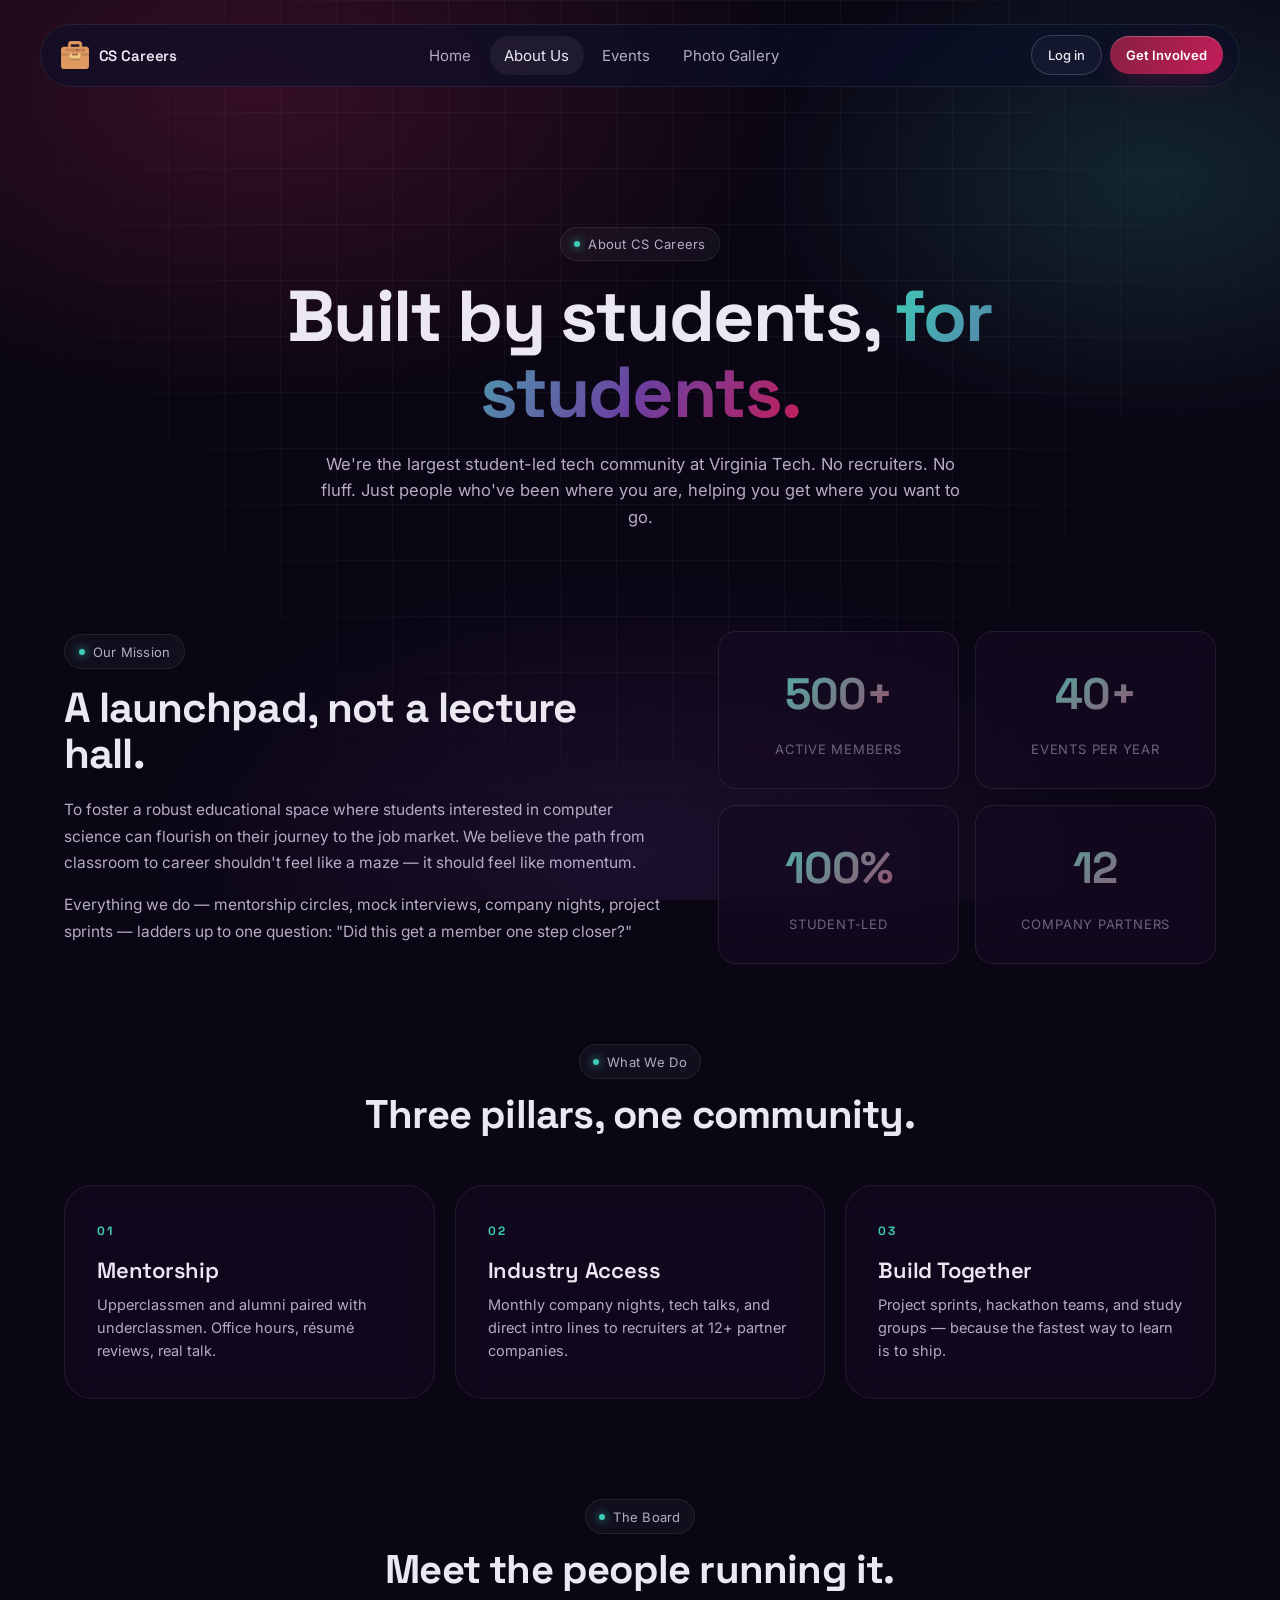
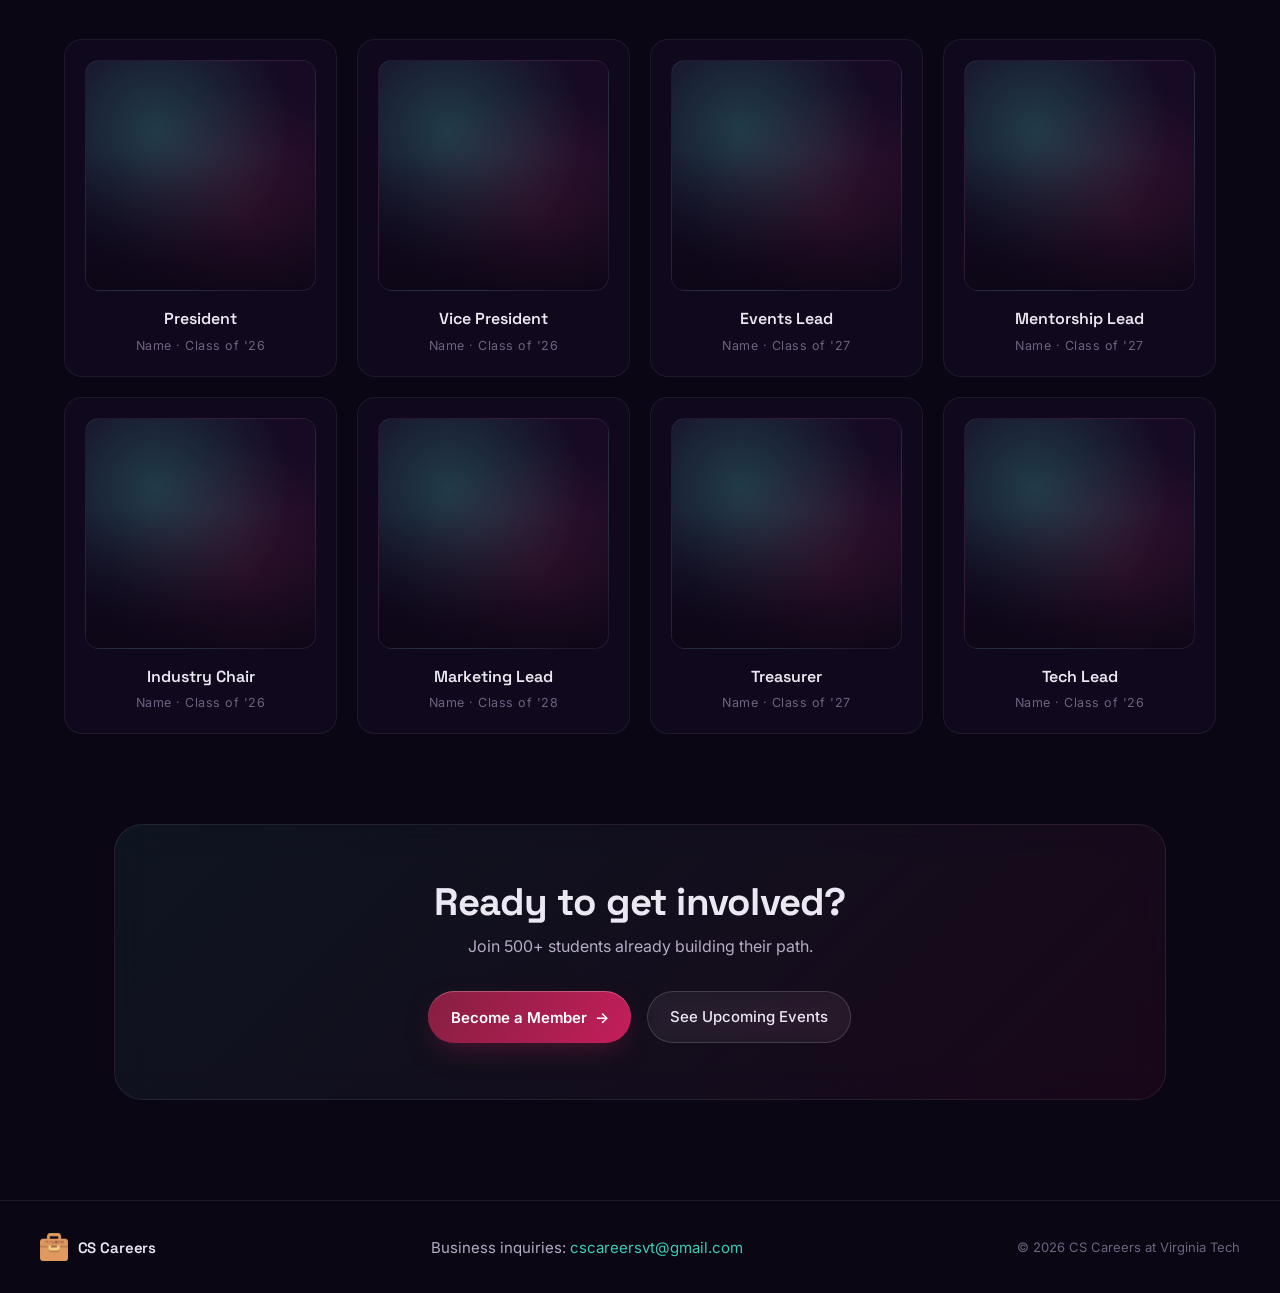
==== about.html @ dfe856c0 "Add About Us, Events, Photo Gallery subpages Build out the three subpages matching the existing dark" ====
<!DOCTYPE html>
<html lang="en">
<head>
  <meta charset="UTF-8" />
  <meta name="viewport" content="width=device-width, initial-scale=1.0" />
  <title>About Us · CS Careers at Virginia Tech</title>
  <link rel="preconnect" href="https://fonts.googleapis.com" />
  <link rel="preconnect" href="https://fonts.gstatic.com" crossorigin />
  <link href="https://fonts.googleapis.com/css2?family=Space+Grotesk:wght@400;500;600;700&family=Inter:wght@400;500;600&display=swap" rel="stylesheet" />
  <link rel="stylesheet" href="styles.css" />
</head>
<body>
  <div class="bg-glow" aria-hidden="true"></div>
  <div class="bg-grid" aria-hidden="true"></div>

  <header class="site-header">
    <div class="header-inner">
      <a class="brand" href="index.html">
        <img src="assets/club_logo.png" alt="" class="brand__logo" />
        <span class="brand__name">CS Careers</span>
      </a>
      <nav class="nav" aria-label="Primary">
        <ul class="nav__list">
          <li><a href="index.html">Home</a></li>
          <li><a href="about.html" class="is-active">About Us</a></li>
          <li><a href="events.html">Events</a></li>
          <li><a href="gallery.html">Photo Gallery</a></li>
        </ul>
      </nav>
      <div class="header-actions">
        <a href="#" class="btn btn--ghost btn--sm">Log in</a>
        <a href="#" class="btn btn--primary btn--sm">Get Involved</a>
      </div>
      <button class="nav-toggle" aria-expanded="false" aria-label="Toggle navigation">
        <span></span><span></span><span></span>
      </button>
    </div>
  </header>

  <main>
    <!-- PAGE HEADER -->
    <section class="page-head">
      <span class="eyebrow"><span class="eyebrow__dot"></span>About CS Careers</span>
      <h1 class="page-title">Built by students, <span class="grad">for students.</span></h1>
      <p class="page-sub">
        We're the largest student-led tech community at Virginia Tech.
        No recruiters. No fluff. Just people who've been where you are,
        helping you get where you want to go.
      </p>
    </section>

    <!-- MISSION -->
    <section class="about-mission">
      <div class="mission__text">
        <span class="eyebrow"><span class="eyebrow__dot"></span>Our Mission</span>
        <h2>A launchpad, not a lecture hall.</h2>
        <p>
          To foster a robust educational space where students interested in
          computer science can flourish on their journey to the job market.
          We believe the path from classroom to career shouldn't feel like
          a maze — it should feel like momentum.
        </p>
        <p>
          Everything we do — mentorship circles, mock interviews, company
          nights, project sprints — ladders up to one question: "Did this
          get a member one step closer?"
        </p>
      </div>
      <div class="mission__stats">
        <div class="stat-card">
          <strong>500+</strong>
          <span>Active members</span>
        </div>
        <div class="stat-card">
          <strong>40+</strong>
          <span>Events per year</span>
        </div>
        <div class="stat-card">
          <strong>100%</strong>
          <span>Student-led</span>
        </div>
        <div class="stat-card">
          <strong>12</strong>
          <span>Company partners</span>
        </div>
      </div>
    </section>

    <!-- PILLARS -->
    <section class="pillars">
      <div class="pillars__head">
        <span class="eyebrow"><span class="eyebrow__dot"></span>What We Do</span>
        <h2>Three pillars, one community.</h2>
      </div>
      <div class="pillars__grid">
        <article class="pillar">
          <div class="pillar__num">01</div>
          <h3>Mentorship</h3>
          <p>Upperclassmen and alumni paired with underclassmen. Office hours, résumé reviews, real talk.</p>
        </article>
        <article class="pillar">
          <div class="pillar__num">02</div>
          <h3>Industry Access</h3>
          <p>Monthly company nights, tech talks, and direct intro lines to recruiters at 12+ partner companies.</p>
        </article>
        <article class="pillar">
          <div class="pillar__num">03</div>
          <h3>Build Together</h3>
          <p>Project sprints, hackathon teams, and study groups — because the fastest way to learn is to ship.</p>
        </article>
      </div>
    </section>

    <!-- TEAM -->
    <section class="team">
      <div class="team__head">
        <span class="eyebrow"><span class="eyebrow__dot"></span>The Board</span>
        <h2>Meet the people running it.</h2>
      </div>
      <div class="team__grid">
        <article class="team-card"><div class="team-card__photo"></div><h4>President</h4><p>Name · Class of '26</p></article>
        <article class="team-card"><div class="team-card__photo"></div><h4>Vice President</h4><p>Name · Class of '26</p></article>
        <article class="team-card"><div class="team-card__photo"></div><h4>Events Lead</h4><p>Name · Class of '27</p></article>
        <article class="team-card"><div class="team-card__photo"></div><h4>Mentorship Lead</h4><p>Name · Class of '27</p></article>
        <article class="team-card"><div class="team-card__photo"></div><h4>Industry Chair</h4><p>Name · Class of '26</p></article>
        <article class="team-card"><div class="team-card__photo"></div><h4>Marketing Lead</h4><p>Name · Class of '28</p></article>
        <article class="team-card"><div class="team-card__photo"></div><h4>Treasurer</h4><p>Name · Class of '27</p></article>
        <article class="team-card"><div class="team-card__photo"></div><h4>Tech Lead</h4><p>Name · Class of '26</p></article>
      </div>
    </section>

    <!-- CTA -->
    <section class="page-cta">
      <div class="page-cta__card">
        <h2>Ready to get involved?</h2>
        <p>Join 500+ students already building their path.</p>
        <div class="hero__ctas">
          <a class="btn btn--primary" href="#">Become a Member <span aria-hidden="true">→</span></a>
          <a class="btn btn--ghost" href="events.html">See Upcoming Events</a>
        </div>
      </div>
    </section>
  </main>

  <footer class="site-footer">
    <div class="footer-inner">
      <a class="brand" href="index.html">
        <img src="assets/club_logo.png" alt="" class="brand__logo" />
        <span class="brand__name">CS Careers</span>
      </a>
      <p class="footer-contact">
        Business inquiries: <a href="mailto:cscareersvt@gmail.com">cscareersvt@gmail.com</a>
      </p>
      <p class="footer-meta">© 2026 CS Careers at Virginia Tech</p>
    </div>
  </footer>

  <script src="script.js"></script>
</body>
</html>
---- styles.css ----
/* ==================================================
   CS Careers @ VT — Dark SaaS redesign
   Inspirations: OneTest dark hero + DeX-AI glow + Dribbble pro
   ================================================== */

:root {
  /* Palette — VT-leaning: Chicago Maroon primary, teal/plum/rose accents */
  --bg: #0A0614;
  --bg-2: #160A24;
  --surface: rgba(255, 255, 255, 0.04);
  --surface-2: rgba(255, 255, 255, 0.06);
  --border: rgba(255, 255, 255, 0.08);
  --border-strong: rgba(255, 255, 255, 0.16);

  /* Named VT-inspired accents */
  --maroon: #861F41;         /* VT Chicago Maroon — primary brand */
  --maroon-deep: #5E1530;
  --maroon-glow: #A8305A;    /* brighter maroon for glows/gradients */

  /* Retained gradient var names so existing rules still resolve —
     hex values shifted to VT-compatible hues */
  --cyan: #3DCCB6;           /* VT-adjacent turquoise (was #3DD9FF) */
  --purple: #6B3FA0;         /* plum violet (was #8A5CFF) */
  --magenta: #C41E5A;        /* deep rose (was #FF4D9D) */

  --text: #ECE8F2;
  --text-soft: #B5ACC5;
  --text-mute: #6F6380;

  /* Type */
  --font-display: "Space Grotesk", system-ui, sans-serif;
  --font-body: "Inter", system-ui, sans-serif;

  --fs-xs: 0.8125rem;
  --fs-sm: 0.9375rem;
  --fs-md: 1.0625rem;
  --fs-lg: 1.375rem;
  --fs-xl: 2rem;
  --fs-2xl: 2.75rem;
  --fs-3xl: clamp(2.75rem, 6vw, 4.75rem);

  /* Spacing */
  --sp-1: 0.5rem;
  --sp-2: 1rem;
  --sp-3: 1.5rem;
  --sp-4: 2rem;
  --sp-5: 3rem;
  --sp-6: 5rem;
  --sp-7: 7rem;

  --radius-sm: 10px;
  --radius: 18px;
  --radius-lg: 28px;

  --container: 1200px;
}

/* Reset */
*, *::before, *::after { box-sizing: border-box; }
* { margin: 0; padding: 0; }
html { scroll-behavior: smooth; }
body {
  font-family: var(--font-body);
  background: var(--bg);
  color: var(--text);
  line-height: 1.55;
  -webkit-font-smoothing: antialiased;
  overflow-x: hidden;
  position: relative;
}
img, svg { display: block; max-width: 100%; }
a { color: inherit; text-decoration: none; }
ul { list-style: none; }
button { font: inherit; cursor: pointer; border: 0; background: none; color: inherit; }

h1, h2, h3 { font-family: var(--font-display); letter-spacing: -0.02em; line-height: 1.08; }

.sr-only {
  position: absolute; width: 1px; height: 1px; padding: 0; margin: -1px;
  overflow: hidden; clip: rect(0,0,0,0); white-space: nowrap; border: 0;
}

/* Background decorations */
.bg-glow {
  position: fixed; inset: 0; z-index: -2;
  background:
    radial-gradient(60% 50% at 20% 10%, rgba(134, 31, 65, 0.35), transparent 70%),
    radial-gradient(45% 40% at 90% 20%, rgba(61, 204, 182, 0.16), transparent 70%),
    radial-gradient(55% 45% at 50% 95%, rgba(107, 63, 160, 0.18), transparent 70%),
    var(--bg);
}
.bg-grid {
  position: fixed; inset: 0; z-index: -1; pointer-events: none;
  background-image:
    linear-gradient(rgba(255,255,255,0.035) 1px, transparent 1px),
    linear-gradient(90deg, rgba(255,255,255,0.035) 1px, transparent 1px);
  background-size: 56px 56px;
  mask-image: radial-gradient(ellipse at 50% 30%, black 40%, transparent 80%);
}

/* Eyebrow label */
.eyebrow {
  display: inline-flex; align-items: center; gap: 0.5rem;
  padding: 0.4rem 0.85rem;
  border: 1px solid var(--border);
  border-radius: 999px;
  background: var(--surface);
  font-size: var(--fs-xs);
  color: var(--text-soft);
  letter-spacing: 0.02em;
  backdrop-filter: blur(10px);
}
.eyebrow__dot {
  width: 6px; height: 6px; border-radius: 50%;
  background: var(--cyan);
  box-shadow: 0 0 10px var(--cyan);
}

/* Gradient text */
.grad {
  background: linear-gradient(120deg, var(--cyan) 0%, var(--purple) 60%, var(--magenta) 100%);
  -webkit-background-clip: text; background-clip: text;
  -webkit-text-fill-color: transparent;
}

/* ---------- Floating event popup ---------- */
.eventpop {
  position: fixed;
  bottom: 24px; right: 24px;
  z-index: 100;
  width: 340px;
  max-width: calc(100vw - 32px);
  border-radius: 22px;
  overflow: hidden;
  animation: popIn 0.55s cubic-bezier(0.2, 0.9, 0.3, 1.3);
  transform-origin: bottom right;
  transition: opacity 0.4s ease, transform 0.4s ease;
}
.eventpop.is-hidden {
  opacity: 0;
  transform: translateY(20px) scale(0.95);
  pointer-events: none;
}
.eventpop.is-gone { display: none; }

/* Animated conic-gradient border */
.eventpop__border {
  position: absolute; inset: 0;
  border-radius: 22px;
  padding: 1.5px;
  background: conic-gradient(
    from 0deg,
    var(--cyan), var(--purple), var(--magenta),
    var(--cyan), var(--purple), var(--cyan)
  );
  -webkit-mask:
    linear-gradient(#000 0 0) content-box,
    linear-gradient(#000 0 0);
  -webkit-mask-composite: xor;
          mask-composite: exclude;
  animation: spinBorder 6s linear infinite;
  pointer-events: none;
}
@keyframes spinBorder {
  to { transform: rotate(360deg); }
}

.eventpop__body {
  position: relative;
  padding: 1.1rem 1.1rem 0;
  background:
    linear-gradient(160deg, rgba(134, 31, 65, 0.28), rgba(61, 204, 182, 0.14) 55%, rgba(107, 63, 160, 0.18)),
    rgba(22, 10, 36, 0.94);
  backdrop-filter: blur(18px);
  box-shadow: 0 20px 60px -10px rgba(134, 31, 65, 0.55), 0 0 0 1px rgba(255, 255, 255, 0.04) inset;
}

.eventpop__head {
  display: flex; align-items: center; justify-content: space-between;
  margin-bottom: 0.6rem;
}
.eventpop__badge {
  display: inline-flex; align-items: center; gap: 0.45rem;
  padding: 0.3rem 0.7rem;
  border-radius: 999px;
  background: rgba(255, 255, 255, 0.08);
  border: 1px solid rgba(61, 217, 255, 0.35);
  font-size: var(--fs-xs);
  color: var(--cyan);
  font-weight: 700;
  letter-spacing: 0.06em;
  text-transform: uppercase;
}
.eventpop__pulse {
  width: 7px; height: 7px; border-radius: 50%;
  background: var(--cyan);
  box-shadow: 0 0 0 0 rgba(61, 217, 255, 0.7);
  animation: dotPulse 1.8s infinite;
}
@keyframes dotPulse {
  0% { box-shadow: 0 0 0 0 rgba(61, 217, 255, 0.7); }
  70% { box-shadow: 0 0 0 9px rgba(61, 217, 255, 0); }
  100% { box-shadow: 0 0 0 0 rgba(61, 217, 255, 0); }
}
.eventpop__close {
  width: 30px; height: 30px;
  display: inline-flex; align-items: center; justify-content: center;
  border-radius: 50%;
  color: var(--text-soft);
  transition: background 0.15s ease, color 0.15s ease;
}
.eventpop__close:hover { background: rgba(255, 255, 255, 0.1); color: var(--text); }
.eventpop__close svg { width: 14px; height: 14px; }

.eventpop__title {
  font-family: var(--font-display);
  font-size: 1.25rem;
  font-weight: 600;
  color: var(--text);
  margin-bottom: 0.6rem;
}

.eventpop__meta {
  display: flex; flex-direction: column; gap: 0.35rem;
  margin-bottom: 1rem;
}
.eventpop__meta li {
  display: flex; align-items: center; gap: 0.55rem;
  font-size: var(--fs-sm);
  color: var(--text-soft);
}
.eventpop__meta svg {
  width: 16px; height: 16px;
  color: var(--cyan);
  flex-shrink: 0;
}

/* Pulsing RSVP button — maroon-led for VT brand presence */
.eventpop__cta {
  display: flex; align-items: center; justify-content: center; gap: 0.45rem;
  width: 100%;
  padding: 0.85rem 1rem;
  border-radius: 14px;
  background: linear-gradient(120deg, var(--maroon), var(--magenta) 55%, var(--purple));
  background-size: 200% 200%;
  color: #FFFFFF;
  font-weight: 700;
  font-size: var(--fs-sm);
  position: relative;
  box-shadow:
    0 10px 30px -8px rgba(134, 31, 65, 0.7),
    inset 0 1px 0 rgba(255, 255, 255, 0.3);
  animation: ctaPulse 2.2s ease-in-out infinite, ctaShift 6s ease infinite;
  transition: transform 0.15s ease;
}
.eventpop__cta:hover { transform: translateY(-1px); }
@keyframes ctaPulse {
  0%, 100% {
    box-shadow:
      0 10px 30px -8px rgba(134, 31, 65, 0.7),
      inset 0 1px 0 rgba(255, 255, 255, 0.3),
      0 0 0 0 rgba(196, 30, 90, 0.6);
  }
  50% {
    box-shadow:
      0 10px 30px -8px rgba(134, 31, 65, 0.7),
      inset 0 1px 0 rgba(255, 255, 255, 0.3),
      0 0 0 12px rgba(196, 30, 90, 0);
  }
}
@keyframes ctaShift {
  0%, 100% { background-position: 0% 50%; }
  50% { background-position: 100% 50%; }
}

/* Countdown timer bar */
.eventpop__timer {
  margin-top: 0.9rem;
  height: 3px;
  background: rgba(255, 255, 255, 0.08);
  border-radius: 999px 999px 0 0;
  overflow: hidden;
  position: relative;
  left: -1.1rem;
  width: calc(100% + 2.2rem);
}
.eventpop__timer-fill {
  height: 100%;
  width: 100%;
  background: linear-gradient(90deg, var(--cyan), var(--purple), var(--magenta));
  border-radius: inherit;
  transform-origin: left center;
  animation: timerShrink 15s linear forwards;
}
@keyframes timerShrink {
  from { transform: scaleX(1); }
  to { transform: scaleX(0); }
}

@keyframes popIn {
  from { opacity: 0; transform: translateY(40px) scale(0.9); }
  to { opacity: 1; transform: translateY(0) scale(1); }
}

@media (max-width: 520px) {
  .eventpop { bottom: 16px; right: 16px; left: 16px; width: auto; }
}

/* ---------- Header ---------- */
.site-header {
  position: sticky; top: 0; z-index: 50;
  padding: var(--sp-3) var(--sp-3) 0;
}
.header-inner {
  max-width: var(--container);
  margin: 0 auto;
  display: flex; align-items: center; justify-content: space-between;
  padding: 0.65rem 1rem 0.65rem 1.25rem;
  border: 1px solid var(--border);
  background: rgba(10, 15, 42, 0.6);
  backdrop-filter: blur(16px);
  border-radius: 999px;
  gap: var(--sp-3);
}
.brand { display: flex; align-items: center; gap: 0.6rem; font-weight: 600; font-family: var(--font-display); }
.brand__logo { width: 28px; height: 28px; }
.brand__name { font-size: var(--fs-sm); letter-spacing: -0.01em; }

.nav__list {
  display: flex; gap: 0.25rem;
}
.nav__list a {
  display: inline-block;
  padding: 0.5rem 0.9rem;
  border-radius: 999px;
  font-size: var(--fs-sm);
  color: var(--text-soft);
  transition: color 0.15s ease, background 0.15s ease;
}
.nav__list a:hover { color: var(--text); background: var(--surface); }
.nav__list a.is-active { color: var(--text); background: var(--surface-2); }

.header-actions { display: flex; align-items: center; gap: 0.5rem; }
.nav-toggle { display: none; width: 40px; height: 40px; flex-direction: column; gap: 4px; align-items: center; justify-content: center; }
.nav-toggle span { width: 18px; height: 2px; background: var(--text); border-radius: 2px; }

/* ---------- Buttons ---------- */
.btn {
  display: inline-flex; align-items: center; gap: 0.5rem;
  padding: 0.85rem 1.4rem;
  border-radius: 999px;
  font-size: var(--fs-sm);
  font-weight: 500;
  font-family: var(--font-body);
  transition: transform 0.15s ease, background 0.2s ease, box-shadow 0.2s ease, border-color 0.2s ease;
  white-space: nowrap;
}
.btn--sm { padding: 0.55rem 1rem; font-size: var(--fs-xs); }
.btn--primary {
  background: linear-gradient(120deg, var(--maroon), var(--magenta));
  color: #FFFFFF;
  font-weight: 600;
  box-shadow: 0 10px 30px -10px rgba(134, 31, 65, 0.65), inset 0 1px 0 rgba(255,255,255,0.25);
}
.btn--primary:hover { transform: translateY(-1px); box-shadow: 0 14px 34px -10px rgba(196, 30, 90, 0.8), inset 0 1px 0 rgba(255,255,255,0.35); }
.btn--ghost {
  border: 1px solid var(--border-strong);
  color: var(--text);
  background: var(--surface);
  backdrop-filter: blur(10px);
}
.btn--ghost:hover { border-color: var(--cyan); color: var(--cyan); }

.link {
  display: inline-block; margin-top: var(--sp-2);
  color: var(--cyan); font-weight: 500; font-size: var(--fs-sm);
  transition: color 0.15s ease, transform 0.15s ease;
}
.link:hover { color: var(--purple); transform: translateX(2px); }

/* ---------- Hero ---------- */
.hero {
  max-width: var(--container);
  margin: 0 auto;
  padding: var(--sp-6) var(--sp-3);
  display: grid;
  grid-template-columns: 1.1fr 1fr;
  align-items: center;
  gap: var(--sp-5);
  min-height: calc(100vh - 120px);
}
.hero__title {
  font-size: var(--fs-3xl);
  font-weight: 600;
  margin-top: var(--sp-3);
}
.hero__sub {
  color: var(--text-soft);
  font-size: var(--fs-md);
  max-width: 52ch;
  margin-top: var(--sp-3);
}
.hero__ctas { display: flex; gap: var(--sp-2); margin-top: var(--sp-4); flex-wrap: wrap; }

.hero__stats {
  display: flex; gap: var(--sp-5);
  margin-top: var(--sp-5);
  padding-top: var(--sp-4);
  border-top: 1px solid var(--border);
}
.hero__stats li { display: flex; flex-direction: column; gap: 0.15rem; }
.hero__stats strong {
  font-family: var(--font-display);
  font-size: var(--fs-xl);
  font-weight: 600;
  background: linear-gradient(120deg, var(--cyan), var(--purple));
  -webkit-background-clip: text; background-clip: text;
  -webkit-text-fill-color: transparent;
}
.hero__stats span { font-size: var(--fs-xs); color: var(--text-mute); text-transform: uppercase; letter-spacing: 0.08em; }

/* Hero visual */
.hero__visual {
  position: relative;
  aspect-ratio: 1;
  display: grid; place-items: center;
}
.hero__art { width: 100%; height: 100%; filter: drop-shadow(0 20px 60px rgba(138, 92, 255, 0.35)); }
.hero__logo {
  position: absolute;
  top: 50%; left: 50%;
  transform: translate(-50%, -50%);
  width: 38%;
  max-width: 220px;
  height: auto;
  z-index: 1;
  filter: drop-shadow(0 10px 30px rgba(134, 31, 65, 0.55)) drop-shadow(0 0 40px rgba(61, 204, 182, 0.3));
}
.orb {
  position: absolute;
  border-radius: 50%;
  filter: blur(40px);
  opacity: 0.6;
  z-index: -1;
  animation: float 8s ease-in-out infinite;
}
.orb--a { width: 220px; height: 220px; background: var(--maroon); top: 10%; left: 5%; opacity: 0.5; }
.orb--b { width: 180px; height: 180px; background: var(--cyan); bottom: 10%; right: 10%; animation-delay: -3s; opacity: 0.5; }
.orb--c { width: 140px; height: 140px; background: var(--magenta); top: 50%; right: 40%; opacity: 0.35; animation-delay: -5s; }

@keyframes float {
  0%, 100% { transform: translateY(0) translateX(0); }
  50% { transform: translateY(-20px) translateX(10px); }
}

/* ---------- Logo strip ---------- */
.strip {
  max-width: var(--container);
  margin: 0 auto;
  padding: var(--sp-4) var(--sp-3);
  text-align: center;
}
.strip__label {
  color: var(--text-mute);
  font-size: var(--fs-xs);
  text-transform: uppercase;
  letter-spacing: 0.12em;
  margin-bottom: var(--sp-3);
}
/* ---------- Marquee ---------- */
.marquee {
  overflow: hidden;
  width: 100%;
  /* Fade edges */
  -webkit-mask-image: linear-gradient(90deg, transparent 0%, black 12%, black 88%, transparent 100%);
          mask-image: linear-gradient(90deg, transparent 0%, black 12%, black 88%, transparent 100%);
}
.marquee__track {
  display: flex;
  width: max-content;
  animation: marqueeScroll 32s linear infinite;
}
.marquee__track:hover { animation-play-state: paused; }
.marquee__list {
  display: flex;
  align-items: center;
  gap: var(--sp-6);
  padding: var(--sp-2) var(--sp-5);
  list-style: none;
}
.marquee__list li {
  display: flex;
  align-items: center;
  flex-shrink: 0;
}
.marquee__list img {
  height: 28px;
  width: auto;
  max-width: 130px;
  object-fit: contain;
  opacity: 0.75;
  transition: opacity 0.25s ease, transform 0.25s ease;
}
.marquee__list img:hover {
  opacity: 1;
  transform: translateY(-2px);
}

@keyframes marqueeScroll {
  from { transform: translateX(0); }
  to   { transform: translateX(-50%); }
}

@media (prefers-reduced-motion: reduce) {
  .marquee__track { animation: none; }
  .marquee { overflow-x: auto; -webkit-mask-image: none; mask-image: none; }
  .marquee__list:last-child { display: none; }
}

/* ---------- Vision ---------- */
.vision {
  max-width: var(--container);
  margin: 0 auto;
  padding: var(--sp-6) var(--sp-3);
  display: grid;
  grid-template-columns: 1fr 1fr;
  gap: var(--sp-5);
  align-items: center;
}
.vision__card {
  padding: var(--sp-5);
  border: 1px solid var(--border);
  border-radius: var(--radius-lg);
  background:
    linear-gradient(180deg, rgba(138, 92, 255, 0.08), rgba(61, 217, 255, 0.03)),
    var(--surface);
  backdrop-filter: blur(12px);
  position: relative;
  overflow: hidden;
}
.vision__card::before {
  content: ""; position: absolute; top: -50%; right: -30%;
  width: 400px; height: 400px;
  background: radial-gradient(circle, rgba(138, 92, 255, 0.25), transparent 60%);
  pointer-events: none;
}
.vision__card h2 {
  font-size: var(--fs-2xl);
  margin-top: var(--sp-3);
  margin-bottom: var(--sp-3);
  position: relative;
}
.vision__card p {
  color: var(--text-soft);
  font-size: var(--fs-md);
  position: relative;
}

.vision__image { position: relative; }
.vision__frame {
  border-radius: var(--radius-lg);
  border: 1px solid var(--border);
  background: var(--surface);
  aspect-ratio: 4 / 3;
  overflow: hidden;
  position: relative;
  box-shadow: 0 30px 80px -30px rgba(61, 217, 255, 0.3);
}
.vision__photo {
  position: absolute; inset: 0;
  width: 100%; height: 100%;
  object-fit: cover;
  transition: transform 0.6s ease;
}
.vision__frame:hover .vision__photo { transform: scale(1.03); }
.vision__shine {
  position: absolute; inset: 0;
  pointer-events: none;
  background:
    linear-gradient(180deg, transparent 55%, rgba(5, 8, 26, 0.55) 100%),
    radial-gradient(60% 50% at 20% 10%, rgba(138, 92, 255, 0.15), transparent 70%);
  mix-blend-mode: screen;
}
.vision__badge {
  position: absolute; bottom: -20px; left: -20px;
  padding: 1rem 1.25rem;
  border-radius: var(--radius);
  background: var(--bg-2);
  border: 1px solid var(--border-strong);
  display: flex; flex-direction: column; align-items: flex-start;
  box-shadow: 0 20px 40px -10px rgba(0,0,0,0.6);
}
.vision__badge strong { font-family: var(--font-display); font-size: var(--fs-lg); color: var(--cyan); }
.vision__badge span { font-size: var(--fs-xs); color: var(--text-mute); text-transform: uppercase; letter-spacing: 0.08em; }

/* ---------- Follow ---------- */
.follow {
  max-width: var(--container);
  margin: 0 auto;
  padding: var(--sp-6) var(--sp-3);
}
.follow__head { text-align: center; margin-bottom: var(--sp-5); }
.follow__head h2 { font-size: var(--fs-2xl); margin: var(--sp-2) 0 var(--sp-1); }
.follow__head p { color: var(--text-soft); }

.follow__grid {
  display: grid;
  grid-template-columns: 1fr 1.2fr;
  gap: var(--sp-4);
}

.socials {
  display: grid;
  grid-template-columns: 1fr 1fr;
  gap: var(--sp-2);
}
.socials a {
  display: flex; align-items: center; gap: 0.75rem;
  padding: 1.25rem 1.25rem;
  border: 1px solid var(--border);
  border-radius: var(--radius);
  background: var(--surface);
  backdrop-filter: blur(12px);
  transition: transform 0.15s ease, border-color 0.2s ease, background 0.2s ease;
  font-weight: 500;
  font-size: var(--fs-sm);
}
.socials a:hover { transform: translateY(-2px); border-color: var(--cyan); background: var(--surface-2); }
.socials svg { width: 22px; height: 22px; color: var(--cyan); }

.newsletter {
  padding: var(--sp-4);
  border: 1px solid var(--border);
  border-radius: var(--radius-lg);
  background:
    linear-gradient(180deg, rgba(61, 217, 255, 0.08), rgba(138, 92, 255, 0.03)),
    var(--surface);
  backdrop-filter: blur(12px);
  display: flex; flex-direction: column; gap: 0.5rem;
}
.newsletter h3 { font-family: var(--font-display); font-size: var(--fs-lg); }
.newsletter p { color: var(--text-soft); font-size: var(--fs-sm); }
.newsletter__row {
  display: flex; gap: 0.5rem;
  margin-top: var(--sp-2);
  padding: 0.35rem;
  border: 1px solid var(--border-strong);
  border-radius: 999px;
  background: rgba(5, 8, 26, 0.6);
}
.newsletter input {
  flex: 1;
  background: transparent;
  border: 0;
  outline: none;
  color: var(--text);
  padding: 0.65rem 1rem;
  font: inherit;
  font-size: var(--fs-sm);
}
.newsletter input::placeholder { color: var(--text-mute); }
.newsletter__fine { color: var(--text-mute); font-size: var(--fs-xs); margin-top: 0.25rem; }

/* ---------- Footer ---------- */
.site-footer {
  border-top: 1px solid var(--border);
  margin-top: var(--sp-5);
  padding: var(--sp-4) var(--sp-3);
}
.footer-inner {
  max-width: var(--container);
  margin: 0 auto;
  display: flex; align-items: center; justify-content: space-between;
  flex-wrap: wrap; gap: var(--sp-2);
}
.footer-contact { color: var(--text-soft); font-size: var(--fs-sm); }
.footer-contact a { color: var(--cyan); }
.footer-meta { color: var(--text-mute); font-size: var(--fs-xs); }

/* ---------- Responsive ---------- */
@media (max-width: 960px) {
  .hero { grid-template-columns: 1fr; min-height: auto; gap: var(--sp-4); }
  .hero__visual { max-width: 480px; margin: 0 auto; }
  .vision { grid-template-columns: 1fr; }
  .follow__grid { grid-template-columns: 1fr; }
  .nav, .header-actions { display: none; }
  .nav-toggle { display: inline-flex; }
}
@media (max-width: 560px) {
  .hero__stats { gap: var(--sp-3); flex-wrap: wrap; }
  .socials { grid-template-columns: 1fr; }
  .newsletter__row { flex-direction: column; border-radius: var(--radius); }
  .newsletter__row .btn { width: 100%; justify-content: center; }
  .footer-inner { flex-direction: column; text-align: center; }
}

/* ============================================================
   SUBPAGE HEADER — shared by about/events/gallery
   ============================================================ */
.page-head {
  max-width: 900px;
  margin: 0 auto;
  padding: 140px 24px 60px;
  text-align: center;
  position: relative;
  z-index: 1;
}
.page-title {
  font-family: 'Space Grotesk', sans-serif;
  font-size: clamp(40px, 6vw, 72px);
  font-weight: 700;
  line-height: 1.05;
  letter-spacing: -0.025em;
  margin: 18px 0 20px;
  color: var(--text);
}
.page-sub {
  font-size: clamp(15px, 1.3vw, 17px);
  line-height: 1.6;
  color: var(--text-soft);
  max-width: 640px;
  margin: 0 auto;
}

.page-cta {
  max-width: 1100px;
  margin: 48px auto 100px;
  padding: 0 24px;
}
.page-cta__card {
  background: linear-gradient(135deg, rgba(61, 204, 182, 0.08), rgba(196, 30, 90, 0.08));
  border: 1px solid rgba(255, 255, 255, 0.08);
  border-radius: var(--radius-lg);
  padding: 56px 48px;
  text-align: center;
  backdrop-filter: blur(20px);
}
.page-cta__card h2 {
  font-family: 'Space Grotesk', sans-serif;
  font-size: clamp(28px, 3vw, 40px);
  margin-bottom: 12px;
}
.page-cta__card p {
  color: var(--text-soft);
  margin-bottom: 28px;
}
.page-cta__card .hero__ctas { justify-content: center; }

/* ============================================================
   ABOUT PAGE
   ============================================================ */
.about-mission {
  max-width: 1200px;
  margin: 40px auto 80px;
  padding: 0 24px;
  display: grid;
  grid-template-columns: 1.2fr 1fr;
  gap: 56px;
  align-items: center;
}
.mission__text .eyebrow { margin-bottom: 16px; }
.mission__text h2 {
  font-family: 'Space Grotesk', sans-serif;
  font-size: clamp(28px, 3.4vw, 42px);
  line-height: 1.1;
  letter-spacing: -0.02em;
  margin-bottom: 20px;
}
.mission__text p {
  color: var(--text-soft);
  line-height: 1.7;
  margin-bottom: 16px;
  font-size: 15.5px;
}
.mission__stats {
  display: grid;
  grid-template-columns: 1fr 1fr;
  gap: 16px;
}
.stat-card {
  background: rgba(22, 10, 36, 0.6);
  border: 1px solid rgba(255, 255, 255, 0.08);
  border-radius: var(--radius);
  padding: 28px 24px;
  text-align: center;
  backdrop-filter: blur(14px);
  transition: border-color 0.25s ease, transform 0.25s ease;
}
.stat-card:hover {
  border-color: rgba(61, 204, 182, 0.4);
  transform: translateY(-3px);
}
.stat-card strong {
  display: block;
  font-family: 'Space Grotesk', sans-serif;
  font-size: clamp(32px, 3.6vw, 44px);
  font-weight: 700;
  background: linear-gradient(135deg, #3DCCB6, #A8305A);
  -webkit-background-clip: text;
  background-clip: text;
  -webkit-text-fill-color: transparent;
  margin-bottom: 8px;
  letter-spacing: -0.02em;
}
.stat-card span {
  font-size: 13px;
  color: var(--text-mute);
  letter-spacing: 0.06em;
  text-transform: uppercase;
}

.pillars {
  max-width: 1200px;
  margin: 0 auto 100px;
  padding: 0 24px;
}
.pillars__head {
  text-align: center;
  margin-bottom: 48px;
}
.pillars__head h2 {
  font-family: 'Space Grotesk', sans-serif;
  font-size: clamp(28px, 3.2vw, 40px);
  line-height: 1.1;
  letter-spacing: -0.02em;
  margin-top: 14px;
}
.pillars__grid {
  display: grid;
  grid-template-columns: repeat(3, 1fr);
  gap: 20px;
}
.pillar {
  background: rgba(22, 10, 36, 0.55);
  border: 1px solid rgba(255, 255, 255, 0.08);
  border-radius: var(--radius-lg);
  padding: 36px 32px;
  backdrop-filter: blur(14px);
  transition: border-color 0.3s ease, transform 0.3s ease;
}
.pillar:hover {
  border-color: rgba(61, 204, 182, 0.35);
  transform: translateY(-4px);
}
.pillar__num {
  font-family: 'Space Grotesk', sans-serif;
  font-size: 12px;
  font-weight: 700;
  letter-spacing: 0.18em;
  color: #3DCCB6;
  margin-bottom: 18px;
}
.pillar h3 {
  font-family: 'Space Grotesk', sans-serif;
  font-size: 22px;
  font-weight: 600;
  margin-bottom: 10px;
  letter-spacing: -0.01em;
}
.pillar p {
  color: var(--text-soft);
  line-height: 1.6;
  font-size: 14.5px;
}

.team {
  max-width: 1200px;
  margin: 0 auto 90px;
  padding: 0 24px;
}
.team__head {
  text-align: center;
  margin-bottom: 48px;
}
.team__head h2 {
  font-family: 'Space Grotesk', sans-serif;
  font-size: clamp(28px, 3.2vw, 40px);
  margin-top: 14px;
  letter-spacing: -0.02em;
}
.team__grid {
  display: grid;
  grid-template-columns: repeat(4, 1fr);
  gap: 20px;
}
.team-card {
  background: rgba(22, 10, 36, 0.5);
  border: 1px solid rgba(255, 255, 255, 0.07);
  border-radius: var(--radius);
  padding: 20px;
  text-align: center;
  transition: border-color 0.3s ease, transform 0.3s ease;
}
.team-card:hover {
  border-color: rgba(168, 48, 90, 0.5);
  transform: translateY(-3px);
}
.team-card__photo {
  width: 100%;
  aspect-ratio: 1 / 1;
  border-radius: calc(var(--radius) - 4px);
  background:
    radial-gradient(circle at 30% 30%, rgba(61, 204, 182, 0.25), transparent 60%),
    radial-gradient(circle at 70% 70%, rgba(168, 48, 90, 0.25), transparent 60%),
    #160A24;
  border: 1px solid rgba(255, 255, 255, 0.06);
  margin-bottom: 16px;
  position: relative;
  overflow: hidden;
}
.team-card__photo::after {
  content: '';
  position: absolute;
  inset: 0;
  background: linear-gradient(180deg, transparent 40%, rgba(10, 6, 20, 0.8) 100%);
}
.team-card h4 {
  font-family: 'Space Grotesk', sans-serif;
  font-size: 16px;
  font-weight: 600;
  margin-bottom: 4px;
}
.team-card p {
  font-size: 12.5px;
  color: var(--text-mute);
  letter-spacing: 0.04em;
}

/* ============================================================
   EVENTS PAGE
   ============================================================ */
.featured-event {
  max-width: 1000px;
  margin: 40px auto 80px;
  padding: 0 24px;
}
.featured-event__card {
  position: relative;
  background: rgba(22, 10, 36, 0.7);
  border-radius: var(--radius-lg);
  padding: 2px;
  overflow: hidden;
  backdrop-filter: blur(16px);
}
.featured-event__border {
  position: absolute;
  inset: 0;
  border-radius: var(--radius-lg);
  background: conic-gradient(from 0deg, #3DCCB6, #A8305A, #6B3FA0, #3DCCB6);
  opacity: 0.6;
  -webkit-mask:
    linear-gradient(#000 0 0) content-box,
    linear-gradient(#000 0 0);
  -webkit-mask-composite: xor;
          mask-composite: exclude;
  padding: 1px;
  animation: spinBorder 8s linear infinite;
}
@keyframes spinBorder {
  to { transform: rotate(360deg); }
}
.featured-event__body {
  position: relative;
  background: rgba(10, 6, 20, 0.85);
  border-radius: calc(var(--radius-lg) - 2px);
  padding: 44px 48px;
}
.featured-event__badge {
  display: inline-flex;
  align-items: center;
  gap: 8px;
  font-size: 12px;
  font-weight: 600;
  letter-spacing: 0.1em;
  text-transform: uppercase;
  color: #3DCCB6;
  padding: 6px 14px;
  background: rgba(61, 204, 182, 0.1);
  border: 1px solid rgba(61, 204, 182, 0.3);
  border-radius: 999px;
  margin-bottom: 20px;
}
.featured-event__body h2 {
  font-family: 'Space Grotesk', sans-serif;
  font-size: clamp(28px, 3.4vw, 40px);
  line-height: 1.1;
  letter-spacing: -0.02em;
  margin-bottom: 14px;
}
.featured-event__desc {
  color: var(--text-soft);
  line-height: 1.6;
  margin-bottom: 24px;
  font-size: 15.5px;
  max-width: 640px;
}
.featured-event__meta {
  display: grid;
  grid-template-columns: repeat(3, 1fr);
  gap: 20px;
  padding: 22px 0;
  margin-bottom: 28px;
  border-top: 1px solid rgba(255, 255, 255, 0.08);
  border-bottom: 1px solid rgba(255, 255, 255, 0.08);
  list-style: none;
}
.featured-event__meta li {
  display: flex;
  flex-direction: column;
  gap: 6px;
}
.featured-event__meta strong {
  font-size: 11px;
  font-weight: 700;
  letter-spacing: 0.14em;
  text-transform: uppercase;
  color: var(--text-mute);
}
.featured-event__meta span {
  font-family: 'Space Grotesk', sans-serif;
  font-size: 16px;
  font-weight: 500;
  color: var(--text);
}

.events-list {
  max-width: 1200px;
  margin: 0 auto 80px;
  padding: 0 24px;
}
.events-list__head {
  margin-bottom: 32px;
}
.events-list__head h2 {
  font-family: 'Space Grotesk', sans-serif;
  font-size: clamp(26px, 3vw, 36px);
  margin-top: 10px;
  letter-spacing: -0.02em;
}
.events-grid {
  display: grid;
  grid-template-columns: repeat(3, 1fr);
  gap: 20px;
}
.event-card {
  display: flex;
  gap: 20px;
  background: rgba(22, 10, 36, 0.5);
  border: 1px solid rgba(255, 255, 255, 0.07);
  border-radius: var(--radius);
  padding: 24px 22px;
  transition: border-color 0.3s ease, transform 0.3s ease;
}
.event-card:hover {
  border-color: rgba(61, 204, 182, 0.35);
  transform: translateY(-3px);
}
.event-card__date {
  flex-shrink: 0;
  display: flex;
  flex-direction: column;
  align-items: center;
  justify-content: center;
  width: 64px;
  height: 64px;
  border-radius: 12px;
  background: linear-gradient(135deg, rgba(61, 204, 182, 0.15), rgba(168, 48, 90, 0.15));
  border: 1px solid rgba(255, 255, 255, 0.08);
}
.event-card__mo {
  font-family: 'Space Grotesk', sans-serif;
  font-size: 10px;
  font-weight: 700;
  letter-spacing: 0.14em;
  color: #3DCCB6;
  text-transform: uppercase;
}
.event-card__day {
  font-family: 'Space Grotesk', sans-serif;
  font-size: 22px;
  font-weight: 700;
  color: var(--text);
  line-height: 1;
  margin-top: 2px;
  letter-spacing: -0.02em;
}
.event-card__body { flex: 1; min-width: 0; }
.event-card__tag {
  display: inline-block;
  font-size: 10.5px;
  font-weight: 600;
  letter-spacing: 0.12em;
  text-transform: uppercase;
  padding: 4px 10px;
  border-radius: 999px;
  margin-bottom: 10px;
}
.tag--teal   { background: rgba(61, 204, 182, 0.14); color: #3DCCB6; border: 1px solid rgba(61, 204, 182, 0.3); }
.tag--rose   { background: rgba(196, 30, 90, 0.14);  color: #E04679; border: 1px solid rgba(196, 30, 90, 0.3); }
.tag--purple { background: rgba(107, 63, 160, 0.18); color: #B390E6; border: 1px solid rgba(107, 63, 160, 0.4); }
.event-card h3 {
  font-family: 'Space Grotesk', sans-serif;
  font-size: 17px;
  font-weight: 600;
  margin-bottom: 6px;
  letter-spacing: -0.01em;
}
.event-card p {
  font-size: 13.5px;
  color: var(--text-soft);
  line-height: 1.5;
  margin-bottom: 8px;
}
.event-card__meta {
  font-size: 12px;
  color: var(--text-mute);
  letter-spacing: 0.02em;
}

.past-events {
  max-width: 1000px;
  margin: 0 auto 100px;
  padding: 0 24px;
}
.past-list {
  list-style: none;
  background: rgba(22, 10, 36, 0.45);
  border: 1px solid rgba(255, 255, 255, 0.06);
  border-radius: var(--radius);
  overflow: hidden;
}
.past-list li {
  display: grid;
  grid-template-columns: 80px 1fr auto;
  align-items: center;
  gap: 20px;
  padding: 18px 24px;
  border-bottom: 1px solid rgba(255, 255, 255, 0.05);
  transition: background 0.2s ease;
}
.past-list li:last-child { border-bottom: none; }
.past-list li:hover { background: rgba(61, 204, 182, 0.04); }
.past-list__date {
  font-family: 'Space Grotesk', sans-serif;
  font-size: 12px;
  font-weight: 700;
  letter-spacing: 0.14em;
  color: #3DCCB6;
  text-transform: uppercase;
}
.past-list__name {
  font-family: 'Space Grotesk', sans-serif;
  font-size: 15.5px;
  color: var(--text);
}
.past-list__stat {
  font-size: 12.5px;
  color: var(--text-mute);
  letter-spacing: 0.04em;
}

/* ============================================================
   GALLERY PAGE
   ============================================================ */
.gallery-filters {
  max-width: 1200px;
  margin: 20px auto 40px;
  padding: 0 24px;
  display: flex;
  flex-wrap: wrap;
  gap: 10px;
  justify-content: center;
}
.gallery-chip {
  background: rgba(22, 10, 36, 0.6);
  border: 1px solid rgba(255, 255, 255, 0.08);
  border-radius: 999px;
  padding: 10px 20px;
  color: var(--text-soft);
  font-family: inherit;
  font-size: 13.5px;
  font-weight: 500;
  letter-spacing: 0.02em;
  cursor: pointer;
  transition: background 0.2s, color 0.2s, border-color 0.2s, transform 0.2s;
}
.gallery-chip:hover {
  color: var(--text);
  border-color: rgba(61, 204, 182, 0.35);
  transform: translateY(-1px);
}
.gallery-chip.is-active {
  background: linear-gradient(135deg, #3DCCB6, #6B3FA0);
  color: #0A0614;
  border-color: transparent;
  font-weight: 600;
}

.gallery-section {
  max-width: 1280px;
  margin: 0 auto 80px;
  padding: 0 24px;
}
.gallery-grid {
  display: grid;
  grid-template-columns: repeat(4, 1fr);
  grid-auto-flow: dense;
  gap: 16px;
}
.gallery-tile {
  position: relative;
  aspect-ratio: 1 / 1;
  border-radius: var(--radius);
  overflow: hidden;
  border: 1px solid rgba(255, 255, 255, 0.07);
  background: rgba(22, 10, 36, 0.5);
  margin: 0;
  cursor: pointer;
  transition: border-color 0.3s ease, transform 0.3s ease;
}
.gallery-tile:hover {
  border-color: rgba(61, 204, 182, 0.35);
  transform: translateY(-3px);
}
.gallery-tile--lg { grid-column: span 2; grid-row: span 2; aspect-ratio: 1 / 1; }
.gallery-tile--tall { grid-row: span 2; aspect-ratio: 1 / 2; }
.gallery-tile__placeholder {
  position: absolute;
  inset: 0;
  background:
    radial-gradient(circle at 25% 30%, rgba(61, 204, 182, 0.22), transparent 55%),
    radial-gradient(circle at 75% 70%, rgba(168, 48, 90, 0.22), transparent 55%),
    radial-gradient(circle at 50% 50%, rgba(107, 63, 160, 0.12), transparent 70%),
    #160A24;
}
.gallery-tile__placeholder::before {
  content: '';
  position: absolute;
  inset: 0;
  background-image: linear-gradient(rgba(255,255,255,0.04) 1px, transparent 1px),
                    linear-gradient(90deg, rgba(255,255,255,0.04) 1px, transparent 1px);
  background-size: 24px 24px;
  opacity: 0.5;
}
.gallery-tile figcaption {
  position: absolute;
  inset: auto 0 0 0;
  padding: 20px 22px 18px;
  display: flex;
  flex-direction: column;
  gap: 4px;
  background: linear-gradient(180deg, transparent 0%, rgba(10, 6, 20, 0.92) 80%);
  z-index: 1;
}
.gallery-tile__tag {
  font-size: 10.5px;
  font-weight: 700;
  letter-spacing: 0.14em;
  text-transform: uppercase;
  color: #3DCCB6;
  margin-bottom: 2px;
}
.gallery-tile__title {
  font-family: 'Space Grotesk', sans-serif;
  font-size: 16px;
  font-weight: 600;
  color: var(--text);
  letter-spacing: -0.01em;
}
.gallery-tile__date {
  font-size: 11.5px;
  color: var(--text-mute);
  letter-spacing: 0.06em;
}

/* ============================================================
   SUBPAGE RESPONSIVE
   ============================================================ */
@media (max-width: 960px) {
  .page-head { padding: 120px 20px 40px; }
  .about-mission { grid-template-columns: 1fr; gap: 36px; }
  .pillars__grid { grid-template-columns: 1fr; }
  .team__grid { grid-template-columns: repeat(2, 1fr); }
  .events-grid { grid-template-columns: 1fr; }
  .featured-event__body { padding: 32px 26px; }
  .featured-event__meta { grid-template-columns: 1fr; gap: 14px; }
  .gallery-grid { grid-template-columns: repeat(2, 1fr); }
  .gallery-tile--lg { grid-column: span 2; grid-row: auto; aspect-ratio: 1 / 1; }
  .gallery-tile--tall { grid-row: auto; aspect-ratio: 1 / 1; }
  .past-list li { grid-template-columns: 70px 1fr; }
  .past-list__stat { grid-column: 2; font-size: 11.5px; }
  .page-cta__card { padding: 40px 24px; }
}

@media (max-width: 520px) {
  .team__grid { grid-template-columns: 1fr; }
  .gallery-grid { grid-template-columns: 1fr; }
  .mission__stats { grid-template-columns: 1fr; }
}
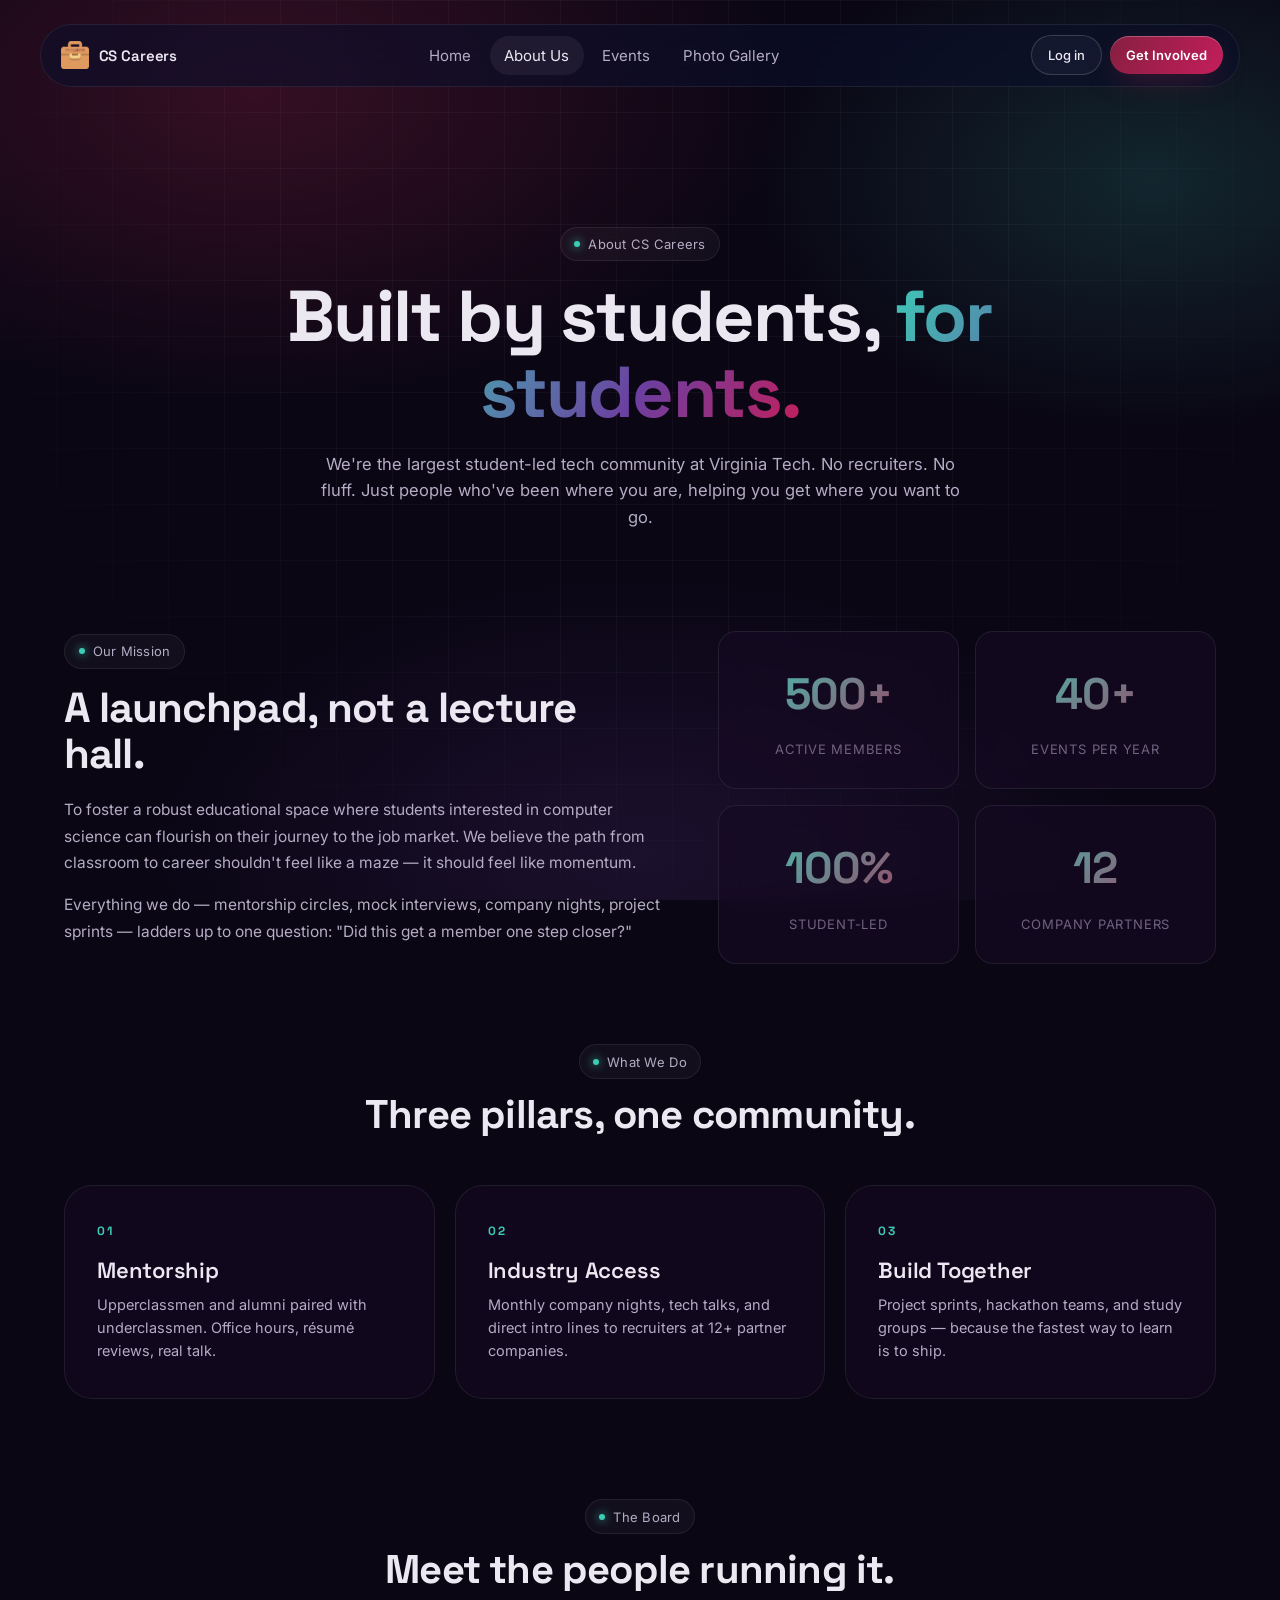
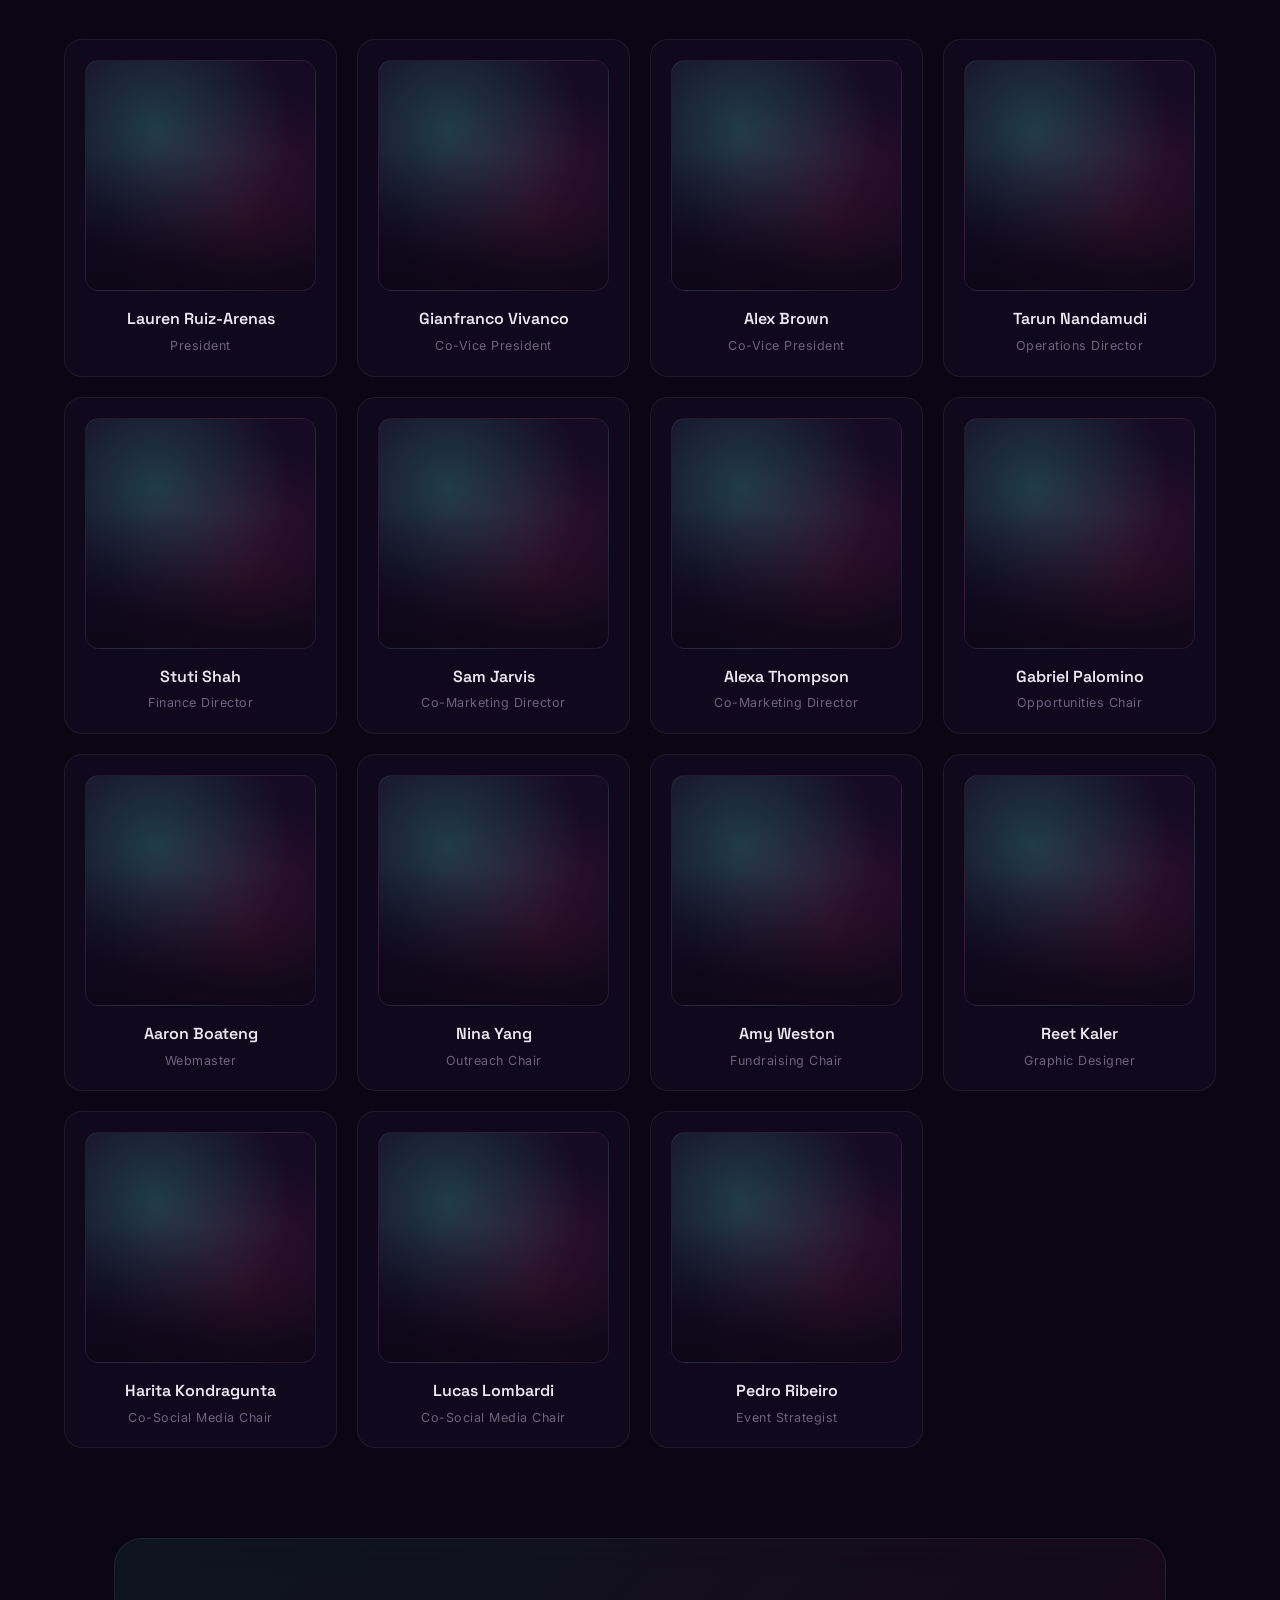
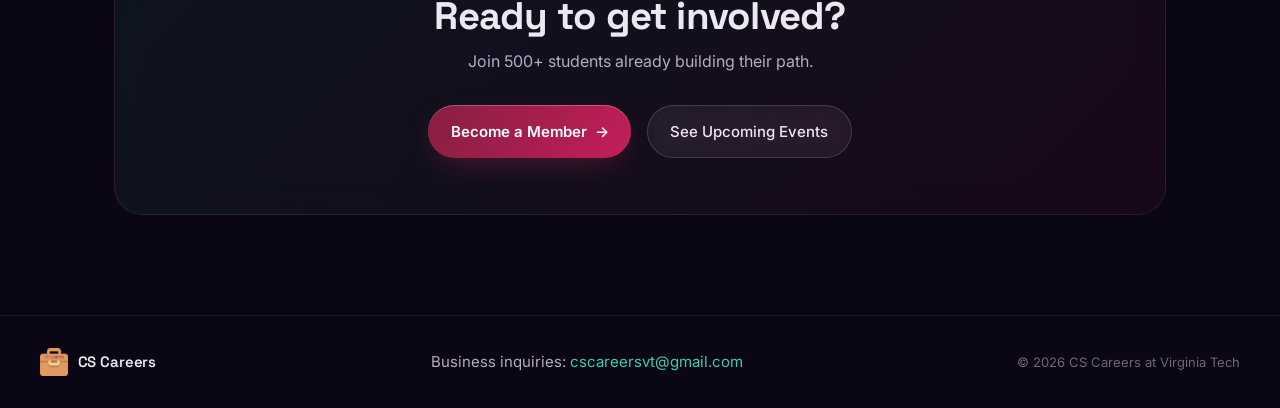
==== commit c63b5425: "populate board section with all 15 real members and roles Replaces placeholder cards. Removes Indust" ====
--- a/about.html
+++ b/about.html
@@ -118,14 +118,21 @@
         <h2>Meet the people running it.</h2>
       </div>
       <div class="team__grid">
-        <article class="team-card"><div class="team-card__photo"></div><h4>President</h4><p>Name · Class of '26</p></article>
-        <article class="team-card"><div class="team-card__photo"></div><h4>Vice President</h4><p>Name · Class of '26</p></article>
-        <article class="team-card"><div class="team-card__photo"></div><h4>Events Lead</h4><p>Name · Class of '27</p></article>
-        <article class="team-card"><div class="team-card__photo"></div><h4>Mentorship Lead</h4><p>Name · Class of '27</p></article>
-        <article class="team-card"><div class="team-card__photo"></div><h4>Industry Chair</h4><p>Name · Class of '26</p></article>
-        <article class="team-card"><div class="team-card__photo"></div><h4>Marketing Lead</h4><p>Name · Class of '28</p></article>
-        <article class="team-card"><div class="team-card__photo"></div><h4>Treasurer</h4><p>Name · Class of '27</p></article>
-        <article class="team-card"><div class="team-card__photo"></div><h4>Tech Lead</h4><p>Name · Class of '26</p></article>
+        <article class="team-card"><div class="team-card__photo"></div><h4>Lauren Ruiz-Arenas</h4><p>President</p></article>
+        <article class="team-card"><div class="team-card__photo"></div><h4>Gianfranco Vivanco</h4><p>Co-Vice President</p></article>
+        <article class="team-card"><div class="team-card__photo"></div><h4>Alex Brown</h4><p>Co-Vice President</p></article>
+        <article class="team-card"><div class="team-card__photo"></div><h4>Tarun Nandamudi</h4><p>Operations Director</p></article>
+        <article class="team-card"><div class="team-card__photo"></div><h4>Stuti Shah</h4><p>Finance Director</p></article>
+        <article class="team-card"><div class="team-card__photo"></div><h4>Sam Jarvis</h4><p>Co-Marketing Director</p></article>
+        <article class="team-card"><div class="team-card__photo"></div><h4>Alexa Thompson</h4><p>Co-Marketing Director</p></article>
+        <article class="team-card"><div class="team-card__photo"></div><h4>Gabriel Palomino</h4><p>Opportunities Chair</p></article>
+        <article class="team-card"><div class="team-card__photo"></div><h4>Aaron Boateng</h4><p>Webmaster</p></article>
+        <article class="team-card"><div class="team-card__photo"></div><h4>Nina Yang</h4><p>Outreach Chair</p></article>
+        <article class="team-card"><div class="team-card__photo"></div><h4>Amy Weston</h4><p>Fundraising Chair</p></article>
+        <article class="team-card"><div class="team-card__photo"></div><h4>Reet Kaler</h4><p>Graphic Designer</p></article>
+        <article class="team-card"><div class="team-card__photo"></div><h4>Harita Kondragunta</h4><p>Co-Social Media Chair</p></article>
+        <article class="team-card"><div class="team-card__photo"></div><h4>Lucas Lombardi</h4><p>Co-Social Media Chair</p></article>
+        <article class="team-card"><div class="team-card__photo"></div><h4>Pedro Ribeiro</h4><p>Event Strategist</p></article>
       </div>
     </section>
 
--- a/styles.css
+++ b/styles.css
@@ -363,6 +363,8 @@
   box-shadow: 0 10px 30px -10px rgba(134, 31, 65, 0.65), inset 0 1px 0 rgba(255,255,255,0.25);
 }
 .btn--primary:hover { transform: translateY(-1px); box-shadow: 0 14px 34px -10px rgba(196, 30, 90, 0.8), inset 0 1px 0 rgba(255,255,255,0.35); }
+
+
 .btn--ghost {
   border: 1px solid var(--border-strong);
   color: var(--text);
@@ -484,27 +486,45 @@
 .marquee__list {
   display: flex;
   align-items: center;
-  gap: var(--sp-6);
-  padding: var(--sp-2) var(--sp-5);
+  gap: 140px;
+  padding: var(--sp-4) 70px;
   list-style: none;
 }
 .marquee__list li {
   display: flex;
   align-items: center;
+  justify-content: center;
   flex-shrink: 0;
+  /* per-logo optical sizing — some brands read bigger than others */
+  height: 72px;
+  width: 200px;
 }
 .marquee__list img {
-  height: 28px;
+  max-height: 100%;
+  max-width: 100%;
   width: auto;
-  max-width: 130px;
+  height: auto;
   object-fit: contain;
-  opacity: 0.75;
+  opacity: 0.9;
   transition: opacity 0.25s ease, transform 0.25s ease;
 }
 .marquee__list img:hover {
   opacity: 1;
   transform: translateY(-2px);
 }
+/* Optical sizing overrides — wordmarks need more width, icon-heavy marks need less */
+.marquee__list img[alt="Google"]      { height: 46px; }
+.marquee__list img[alt="Meta"]        { height: 44px; }
+.marquee__list img[alt="Amazon"]      { height: 52px; }
+.marquee__list img[alt="Microsoft"]   { height: 44px; }
+.marquee__list img[alt="Capital One"] { height: 40px; }
+.marquee__list img[alt="Bloomberg"]   { height: 36px; filter: brightness(0) invert(1); }
+.marquee__list img[alt="Salesforce"]  { height: 64px; }
+.marquee__list img[alt="CoStar"]      { height: 44px; filter: brightness(0) invert(1); }
+.marquee__list img[alt="IBM"]         { height: 52px; }
+.marquee__list img[alt="NASA"]        { height: 62px; }
+.marquee__list img[alt="CACI"]        { height: 56px; filter: brightness(0) invert(1); }
+.marquee__list img[alt="Fannie Mae"]  { height: 52px; filter: brightness(0) invert(1); }
 
 @keyframes marqueeScroll {
   from { transform: translateX(0); }
@@ -544,6 +564,7 @@
   background: radial-gradient(circle, rgba(138, 92, 255, 0.25), transparent 60%);
   pointer-events: none;
 }
+.vision__card .eyebrow { background: rgba(8, 4, 18, 0.75); }
 .vision__card h2 {
   font-size: var(--fs-2xl);
   margin-top: var(--sp-3);
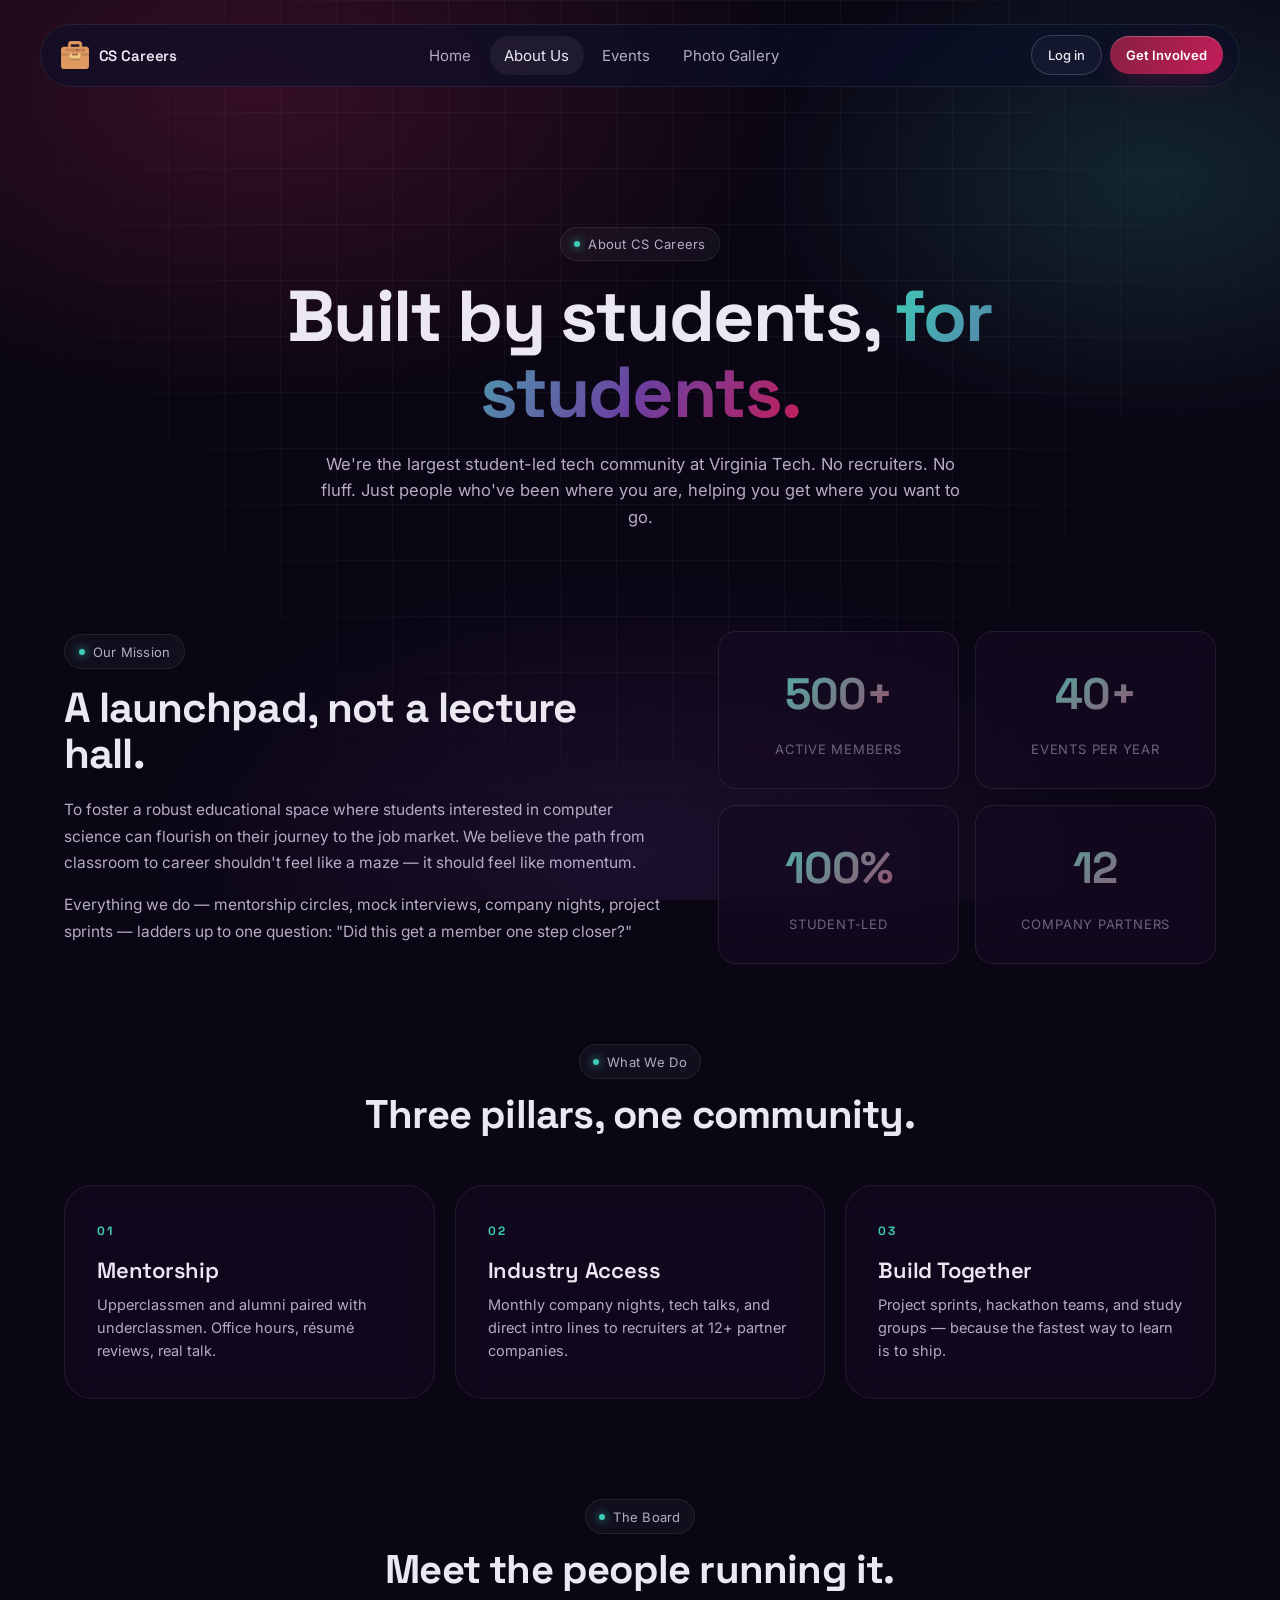
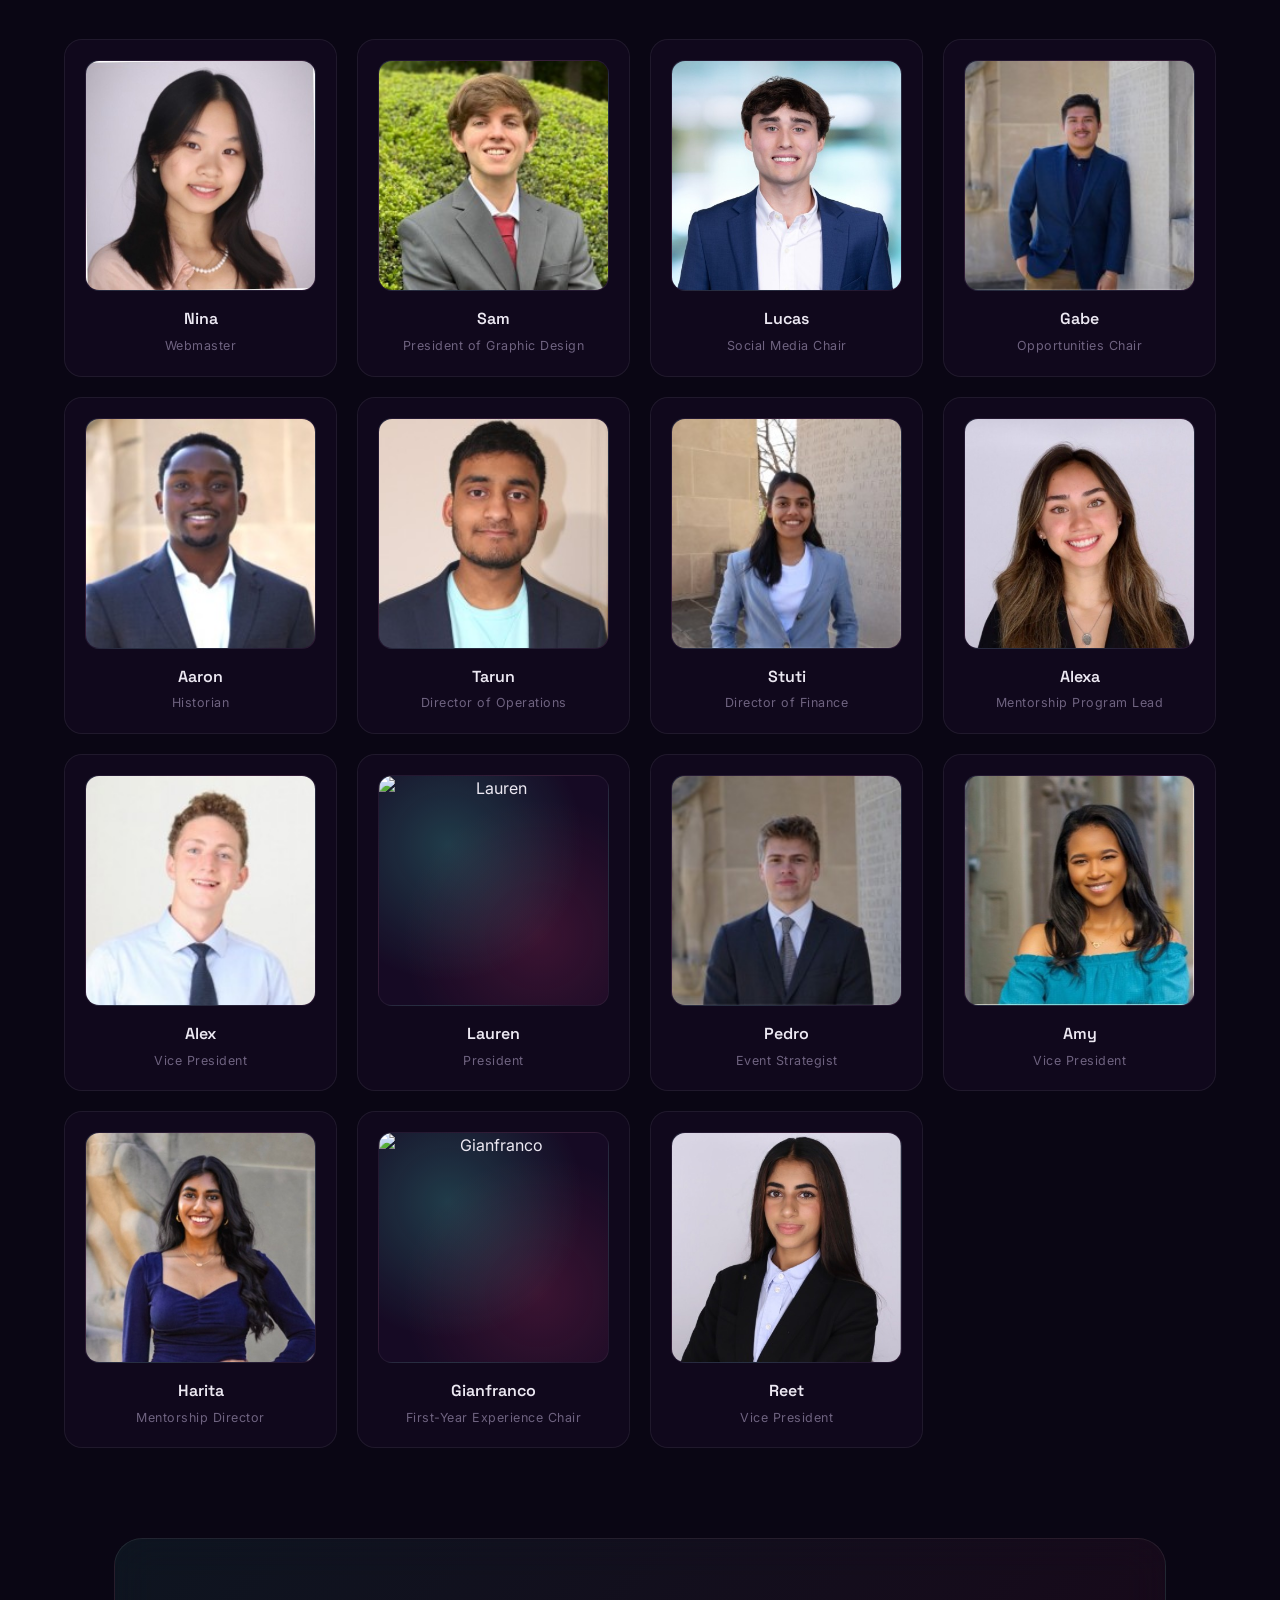
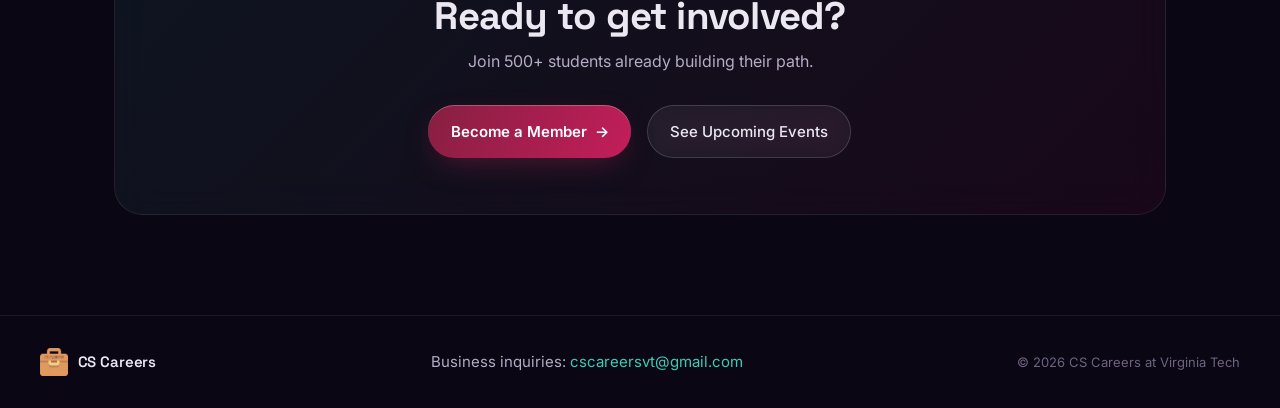
==== commit e16bd88f: "Added old board photos about us" ====
--- a/about.html
+++ b/about.html
@@ -118,21 +118,21 @@
         <h2>Meet the people running it.</h2>
       </div>
       <div class="team__grid">
-        <article class="team-card"><div class="team-card__photo"></div><h4>Lauren Ruiz-Arenas</h4><p>President</p></article>
-        <article class="team-card"><div class="team-card__photo"></div><h4>Gianfranco Vivanco</h4><p>Co-Vice President</p></article>
-        <article class="team-card"><div class="team-card__photo"></div><h4>Alex Brown</h4><p>Co-Vice President</p></article>
-        <article class="team-card"><div class="team-card__photo"></div><h4>Tarun Nandamudi</h4><p>Operations Director</p></article>
-        <article class="team-card"><div class="team-card__photo"></div><h4>Stuti Shah</h4><p>Finance Director</p></article>
-        <article class="team-card"><div class="team-card__photo"></div><h4>Sam Jarvis</h4><p>Co-Marketing Director</p></article>
-        <article class="team-card"><div class="team-card__photo"></div><h4>Alexa Thompson</h4><p>Co-Marketing Director</p></article>
-        <article class="team-card"><div class="team-card__photo"></div><h4>Gabriel Palomino</h4><p>Opportunities Chair</p></article>
-        <article class="team-card"><div class="team-card__photo"></div><h4>Aaron Boateng</h4><p>Webmaster</p></article>
-        <article class="team-card"><div class="team-card__photo"></div><h4>Nina Yang</h4><p>Outreach Chair</p></article>
-        <article class="team-card"><div class="team-card__photo"></div><h4>Amy Weston</h4><p>Fundraising Chair</p></article>
-        <article class="team-card"><div class="team-card__photo"></div><h4>Reet Kaler</h4><p>Graphic Designer</p></article>
-        <article class="team-card"><div class="team-card__photo"></div><h4>Harita Kondragunta</h4><p>Co-Social Media Chair</p></article>
-        <article class="team-card"><div class="team-card__photo"></div><h4>Lucas Lombardi</h4><p>Co-Social Media Chair</p></article>
-        <article class="team-card"><div class="team-card__photo"></div><h4>Pedro Ribeiro</h4><p>Event Strategist</p></article>
+        <article class="team-card"><div class="team-card__photo"><img src="assets/headshots/Nina.jpeg" alt="Nina" /></div><h4>Nina</h4><p>Webmaster</p></article>
+        <article class="team-card"><div class="team-card__photo"><img src="assets/headshots/Sam.jpeg" alt="Sam" /></div><h4>Sam</h4><p>President of Graphic Design</p></article>
+        <article class="team-card"><div class="team-card__photo"><img src="assets/headshots/Lucas.jpeg" alt="Lucas" /></div><h4>Lucas</h4><p>Social Media Chair</p></article>
+        <article class="team-card"><div class="team-card__photo"><img src="assets/headshots/Gabe.jpeg" alt="Gabe" /></div><h4>Gabe</h4><p>Opportunities Chair</p></article>
+        <article class="team-card"><div class="team-card__photo"><img src="assets/headshots/Aaron.jpeg" alt="Aaron" /></div><h4>Aaron</h4><p>Historian</p></article>
+        <article class="team-card"><div class="team-card__photo"><img src="assets/headshots/Tarun.jpeg" alt="Tarun" /></div><h4>Tarun</h4><p>Director of Operations</p></article>
+        <article class="team-card"><div class="team-card__photo"><img src="assets/headshots/Stuti.jpeg" alt="Stuti" /></div><h4>Stuti</h4><p>Director of Finance</p></article>
+        <article class="team-card"><div class="team-card__photo"><img src="assets/headshots/Alexa.jpeg" alt="Alexa" /></div><h4>Alexa</h4><p>Mentorship Program Lead</p></article>
+        <article class="team-card"><div class="team-card__photo"><img src="assets/headshots/Alex.jpeg" alt="Alex" /></div><h4>Alex</h4><p>Vice President</p></article>
+        <article class="team-card"><div class="team-card__photo"><img src="assets/headshots/Lauren.jpeg" alt="Lauren" /></div><h4>Lauren</h4><p>President</p></article>
+        <article class="team-card"><div class="team-card__photo"><img src="assets/headshots/Pedro.jpeg" alt="Pedro" /></div><h4>Pedro</h4><p>Event Strategist</p></article>
+        <article class="team-card"><div class="team-card__photo"><img src="assets/headshots/Amy.jpeg" alt="Amy" /></div><h4>Amy</h4><p>Vice President</p></article>
+        <article class="team-card"><div class="team-card__photo"><img src="assets/headshots/Harita.jpeg" alt="Harita" /></div><h4>Harita</h4><p>Mentorship Director</p></article>
+        <article class="team-card"><div class="team-card__photo"><img src="assets/headshots/Gianfranco.jpg" alt="Gianfranco" /></div><h4>Gianfranco</h4><p>First-Year Experience Chair</p></article>
+        <article class="team-card"><div class="team-card__photo"><img src="assets/headshots/Reet.jpeg" alt="Reet" /></div><h4>Reet</h4><p>Vice President</p></article>
       </div>
     </section>
 
--- a/styles.css
+++ b/styles.css
@@ -363,8 +363,6 @@
   box-shadow: 0 10px 30px -10px rgba(134, 31, 65, 0.65), inset 0 1px 0 rgba(255,255,255,0.25);
 }
 .btn--primary:hover { transform: translateY(-1px); box-shadow: 0 14px 34px -10px rgba(196, 30, 90, 0.8), inset 0 1px 0 rgba(255,255,255,0.35); }
-
-
 .btn--ghost {
   border: 1px solid var(--border-strong);
   color: var(--text);
@@ -564,7 +562,6 @@
   background: radial-gradient(circle, rgba(138, 92, 255, 0.25), transparent 60%);
   pointer-events: none;
 }
-.vision__card .eyebrow { background: rgba(8, 4, 18, 0.75); }
 .vision__card h2 {
   font-size: var(--fs-2xl);
   margin-top: var(--sp-3);
@@ -934,6 +931,16 @@
   position: absolute;
   inset: 0;
   background: linear-gradient(180deg, transparent 40%, rgba(10, 6, 20, 0.8) 100%);
+  pointer-events: none;
+}
+.team-card__photo:has(img)::after { display: none; }
+.team-card__photo img {
+  position: absolute;
+  inset: 0;
+  width: 100%;
+  height: 100%;
+  object-fit: cover;
+  display: block;
 }
 .team-card h4 {
   font-family: 'Space Grotesk', sans-serif;
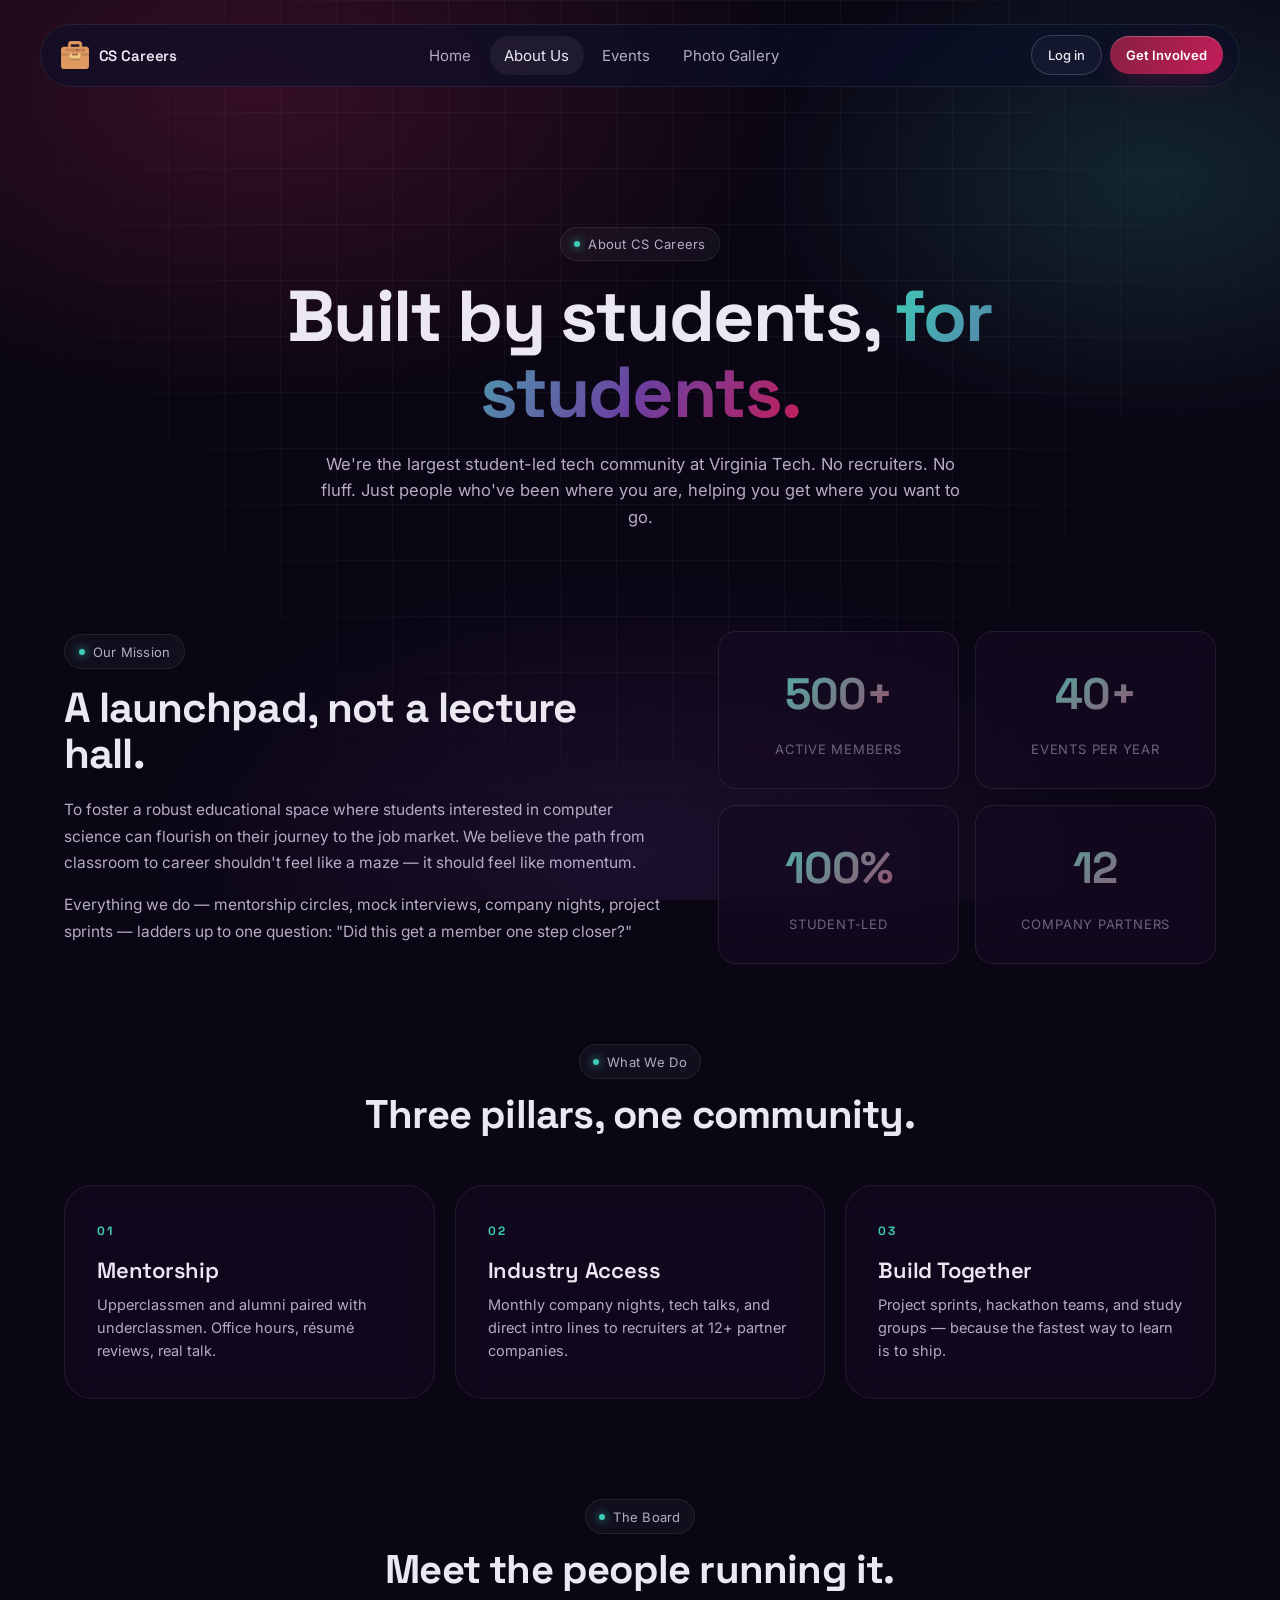
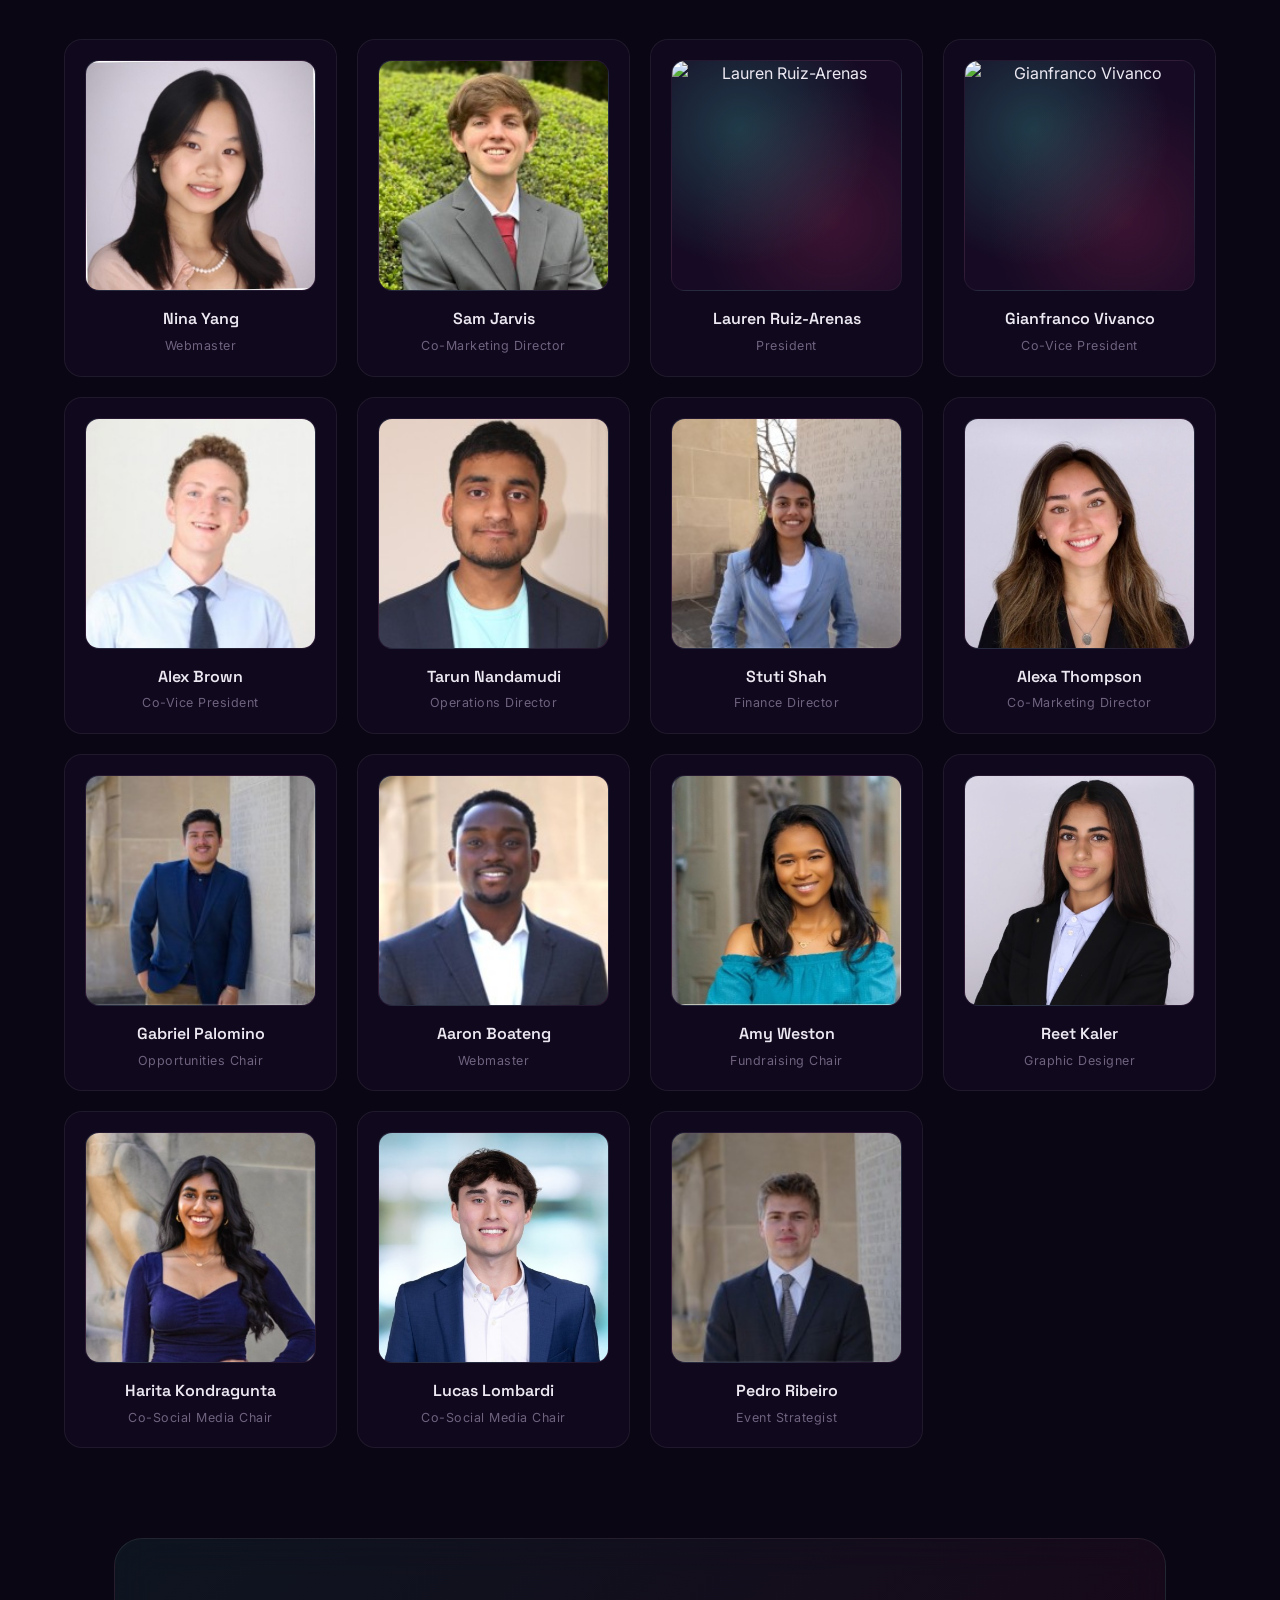
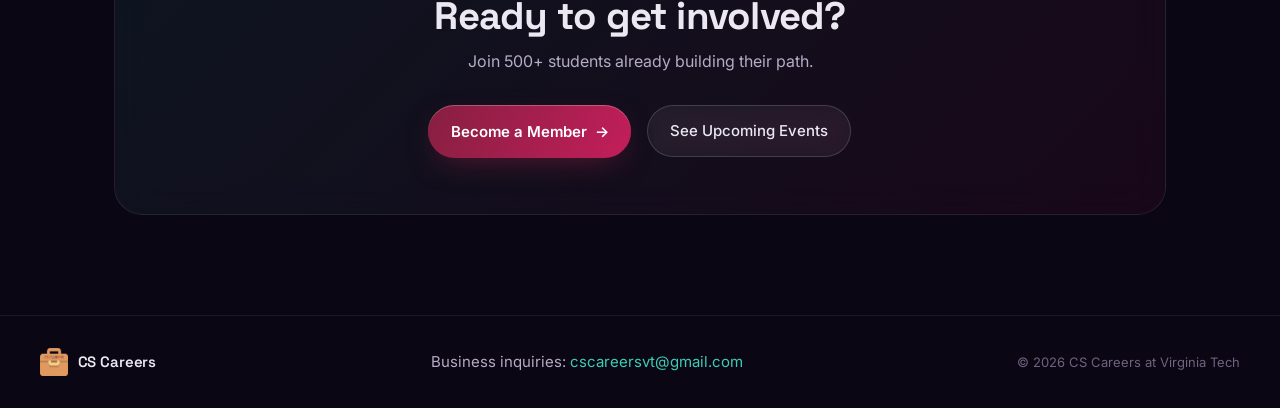
==== commit 6512a0ca: "Merge branch 'main' of https://github.com/ninayilin/cscareers-redesign" ====
--- a/about.html
+++ b/about.html
@@ -118,21 +118,21 @@
         <h2>Meet the people running it.</h2>
       </div>
       <div class="team__grid">
-        <article class="team-card"><div class="team-card__photo"><img src="assets/headshots/Nina.jpeg" alt="Nina" /></div><h4>Nina</h4><p>Webmaster</p></article>
-        <article class="team-card"><div class="team-card__photo"><img src="assets/headshots/Sam.jpeg" alt="Sam" /></div><h4>Sam</h4><p>President of Graphic Design</p></article>
-        <article class="team-card"><div class="team-card__photo"><img src="assets/headshots/Lucas.jpeg" alt="Lucas" /></div><h4>Lucas</h4><p>Social Media Chair</p></article>
-        <article class="team-card"><div class="team-card__photo"><img src="assets/headshots/Gabe.jpeg" alt="Gabe" /></div><h4>Gabe</h4><p>Opportunities Chair</p></article>
-        <article class="team-card"><div class="team-card__photo"><img src="assets/headshots/Aaron.jpeg" alt="Aaron" /></div><h4>Aaron</h4><p>Historian</p></article>
-        <article class="team-card"><div class="team-card__photo"><img src="assets/headshots/Tarun.jpeg" alt="Tarun" /></div><h4>Tarun</h4><p>Director of Operations</p></article>
-        <article class="team-card"><div class="team-card__photo"><img src="assets/headshots/Stuti.jpeg" alt="Stuti" /></div><h4>Stuti</h4><p>Director of Finance</p></article>
-        <article class="team-card"><div class="team-card__photo"><img src="assets/headshots/Alexa.jpeg" alt="Alexa" /></div><h4>Alexa</h4><p>Mentorship Program Lead</p></article>
-        <article class="team-card"><div class="team-card__photo"><img src="assets/headshots/Alex.jpeg" alt="Alex" /></div><h4>Alex</h4><p>Vice President</p></article>
-        <article class="team-card"><div class="team-card__photo"><img src="assets/headshots/Lauren.jpeg" alt="Lauren" /></div><h4>Lauren</h4><p>President</p></article>
-        <article class="team-card"><div class="team-card__photo"><img src="assets/headshots/Pedro.jpeg" alt="Pedro" /></div><h4>Pedro</h4><p>Event Strategist</p></article>
-        <article class="team-card"><div class="team-card__photo"><img src="assets/headshots/Amy.jpeg" alt="Amy" /></div><h4>Amy</h4><p>Vice President</p></article>
-        <article class="team-card"><div class="team-card__photo"><img src="assets/headshots/Harita.jpeg" alt="Harita" /></div><h4>Harita</h4><p>Mentorship Director</p></article>
-        <article class="team-card"><div class="team-card__photo"><img src="assets/headshots/Gianfranco.jpg" alt="Gianfranco" /></div><h4>Gianfranco</h4><p>First-Year Experience Chair</p></article>
-        <article class="team-card"><div class="team-card__photo"><img src="assets/headshots/Reet.jpeg" alt="Reet" /></div><h4>Reet</h4><p>Vice President</p></article>
+        <article class="team-card"><div class="team-card__photo"><img src="assets/headshots/Nina.jpeg" alt="Nina Yang" /></div><h4>Nina Yang</h4><p>Webmaster</p></article>
+        <article class="team-card"><div class="team-card__photo"><img src="assets/headshots/Sam.jpeg" alt="Sam Jarvis" /></div><h4>Sam Jarvis</h4><p>Co-Marketing Director</p></article>
+        <article class="team-card"><div class="team-card__photo"><img src="assets/headshots/Lauren.jpeg" alt="Lauren Ruiz-Arenas" /></div><h4>Lauren Ruiz-Arenas</h4><p>President</p></article>
+        <article class="team-card"><div class="team-card__photo"><img src="assets/headshots/Gianfranco.jpg" alt="Gianfranco Vivanco" /></div><h4>Gianfranco Vivanco</h4><p>Co-Vice President</p></article>
+        <article class="team-card"><div class="team-card__photo"><img src="assets/headshots/Alex.jpeg" alt="Alex Brown" /></div><h4>Alex Brown</h4><p>Co-Vice President</p></article>
+        <article class="team-card"><div class="team-card__photo"><img src="assets/headshots/Tarun.jpeg" alt="Tarun Nandamudi" /></div><h4>Tarun Nandamudi</h4><p>Operations Director</p></article>
+        <article class="team-card"><div class="team-card__photo"><img src="assets/headshots/Stuti.jpeg" alt="Stuti Shah" /></div><h4>Stuti Shah</h4><p>Finance Director</p></article>
+        <article class="team-card"><div class="team-card__photo"><img src="assets/headshots/Alexa.jpeg" alt="Alexa Thompson" /></div><h4>Alexa Thompson</h4><p>Co-Marketing Director</p></article>
+        <article class="team-card"><div class="team-card__photo"><img src="assets/headshots/Gabe.jpeg" alt="Gabriel Palomino" /></div><h4>Gabriel Palomino</h4><p>Opportunities Chair</p></article>
+        <article class="team-card"><div class="team-card__photo"><img src="assets/headshots/Aaron.jpeg" alt="Aaron Boateng" /></div><h4>Aaron Boateng</h4><p>Webmaster</p></article>
+        <article class="team-card"><div class="team-card__photo"><img src="assets/headshots/Amy.jpeg" alt="Amy Weston" /></div><h4>Amy Weston</h4><p>Fundraising Chair</p></article>
+        <article class="team-card"><div class="team-card__photo"><img src="assets/headshots/Reet.jpeg" alt="Reet Kaler" /></div><h4>Reet Kaler</h4><p>Graphic Designer</p></article>
+        <article class="team-card"><div class="team-card__photo"><img src="assets/headshots/Harita.jpeg" alt="Harita Kondragunta" /></div><h4>Harita Kondragunta</h4><p>Co-Social Media Chair</p></article>
+        <article class="team-card"><div class="team-card__photo"><img src="assets/headshots/Lucas.jpeg" alt="Lucas Lombardi" /></div><h4>Lucas Lombardi</h4><p>Co-Social Media Chair</p></article>
+        <article class="team-card"><div class="team-card__photo"><img src="assets/headshots/Pedro.jpeg" alt="Pedro Ribeiro" /></div><h4>Pedro Ribeiro</h4><p>Event Strategist</p></article>
       </div>
     </section>
 
--- a/styles.css
+++ b/styles.css
@@ -363,6 +363,8 @@
   box-shadow: 0 10px 30px -10px rgba(134, 31, 65, 0.65), inset 0 1px 0 rgba(255,255,255,0.25);
 }
 .btn--primary:hover { transform: translateY(-1px); box-shadow: 0 14px 34px -10px rgba(196, 30, 90, 0.8), inset 0 1px 0 rgba(255,255,255,0.35); }
+
+
 .btn--ghost {
   border: 1px solid var(--border-strong);
   color: var(--text);
@@ -562,6 +564,7 @@
   background: radial-gradient(circle, rgba(138, 92, 255, 0.25), transparent 60%);
   pointer-events: none;
 }
+.vision__card .eyebrow { background: rgba(8, 4, 18, 0.75); }
 .vision__card h2 {
   font-size: var(--fs-2xl);
   margin-top: var(--sp-3);
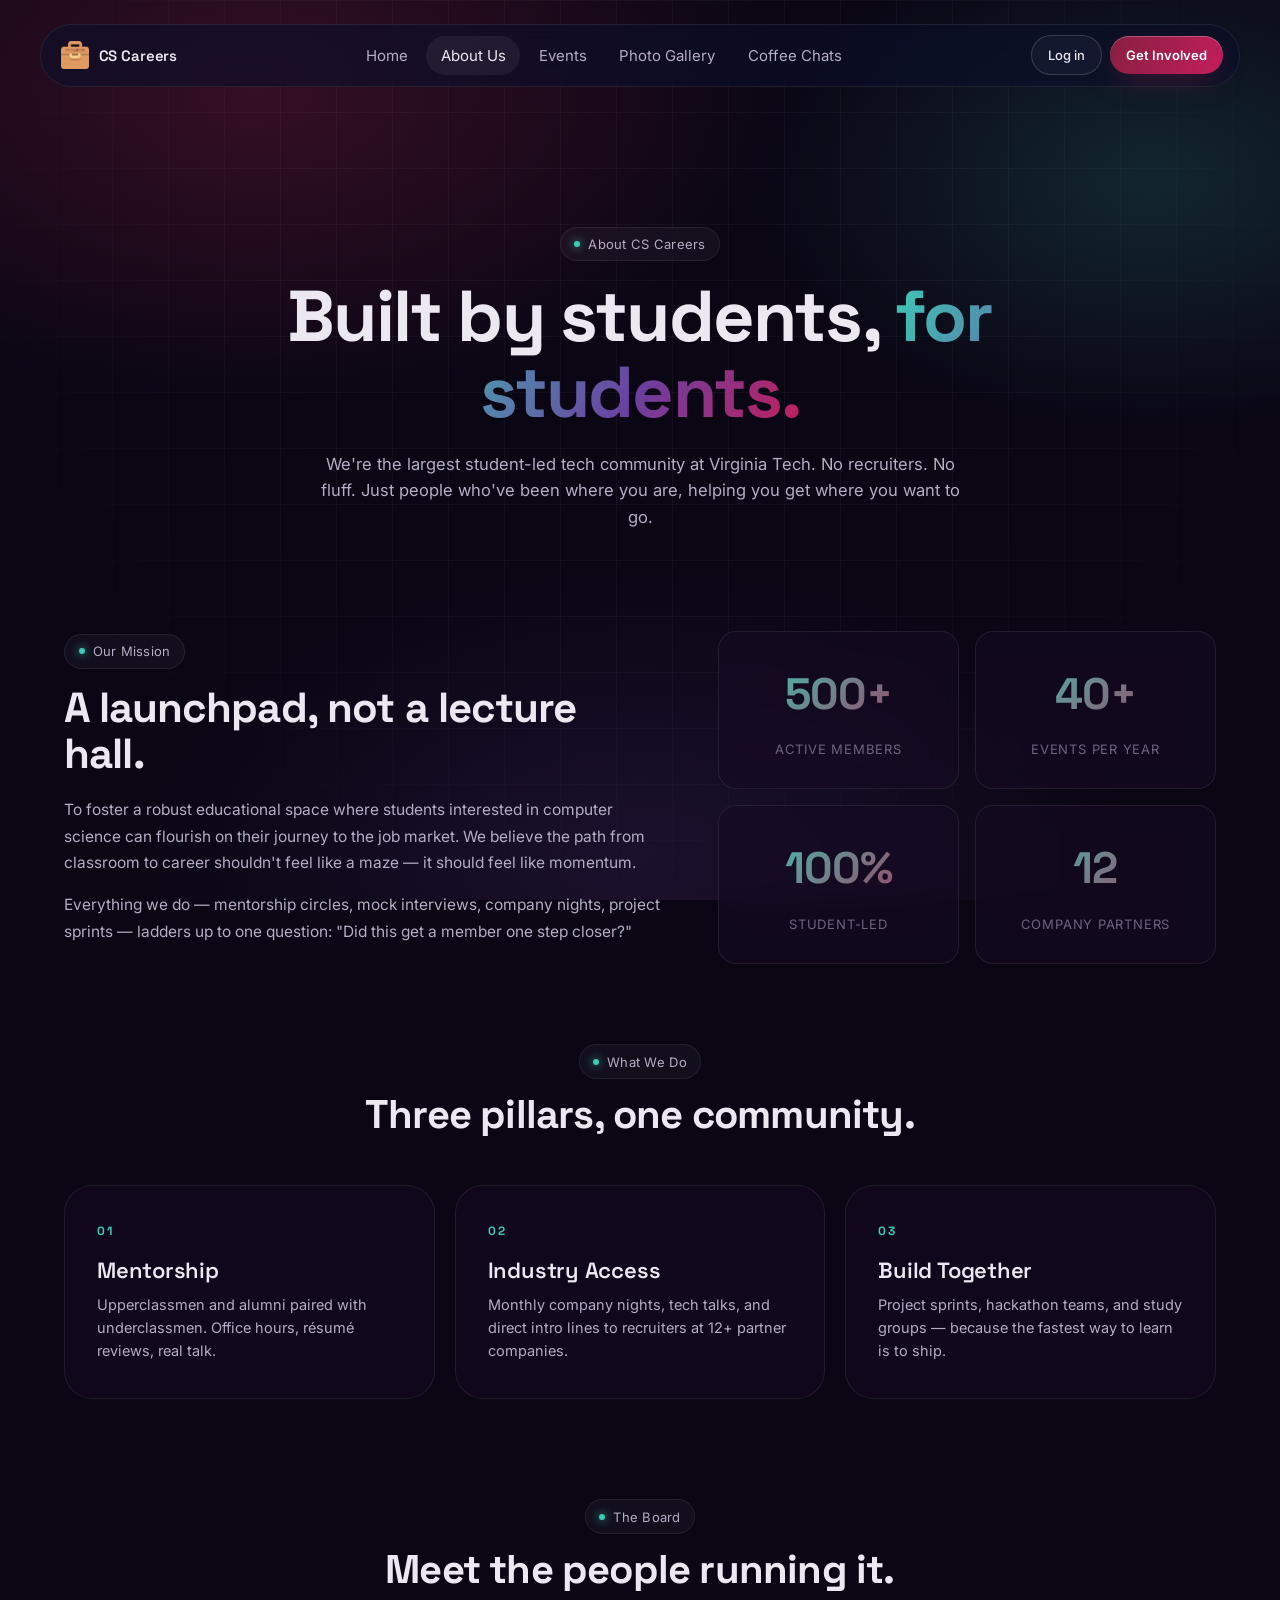
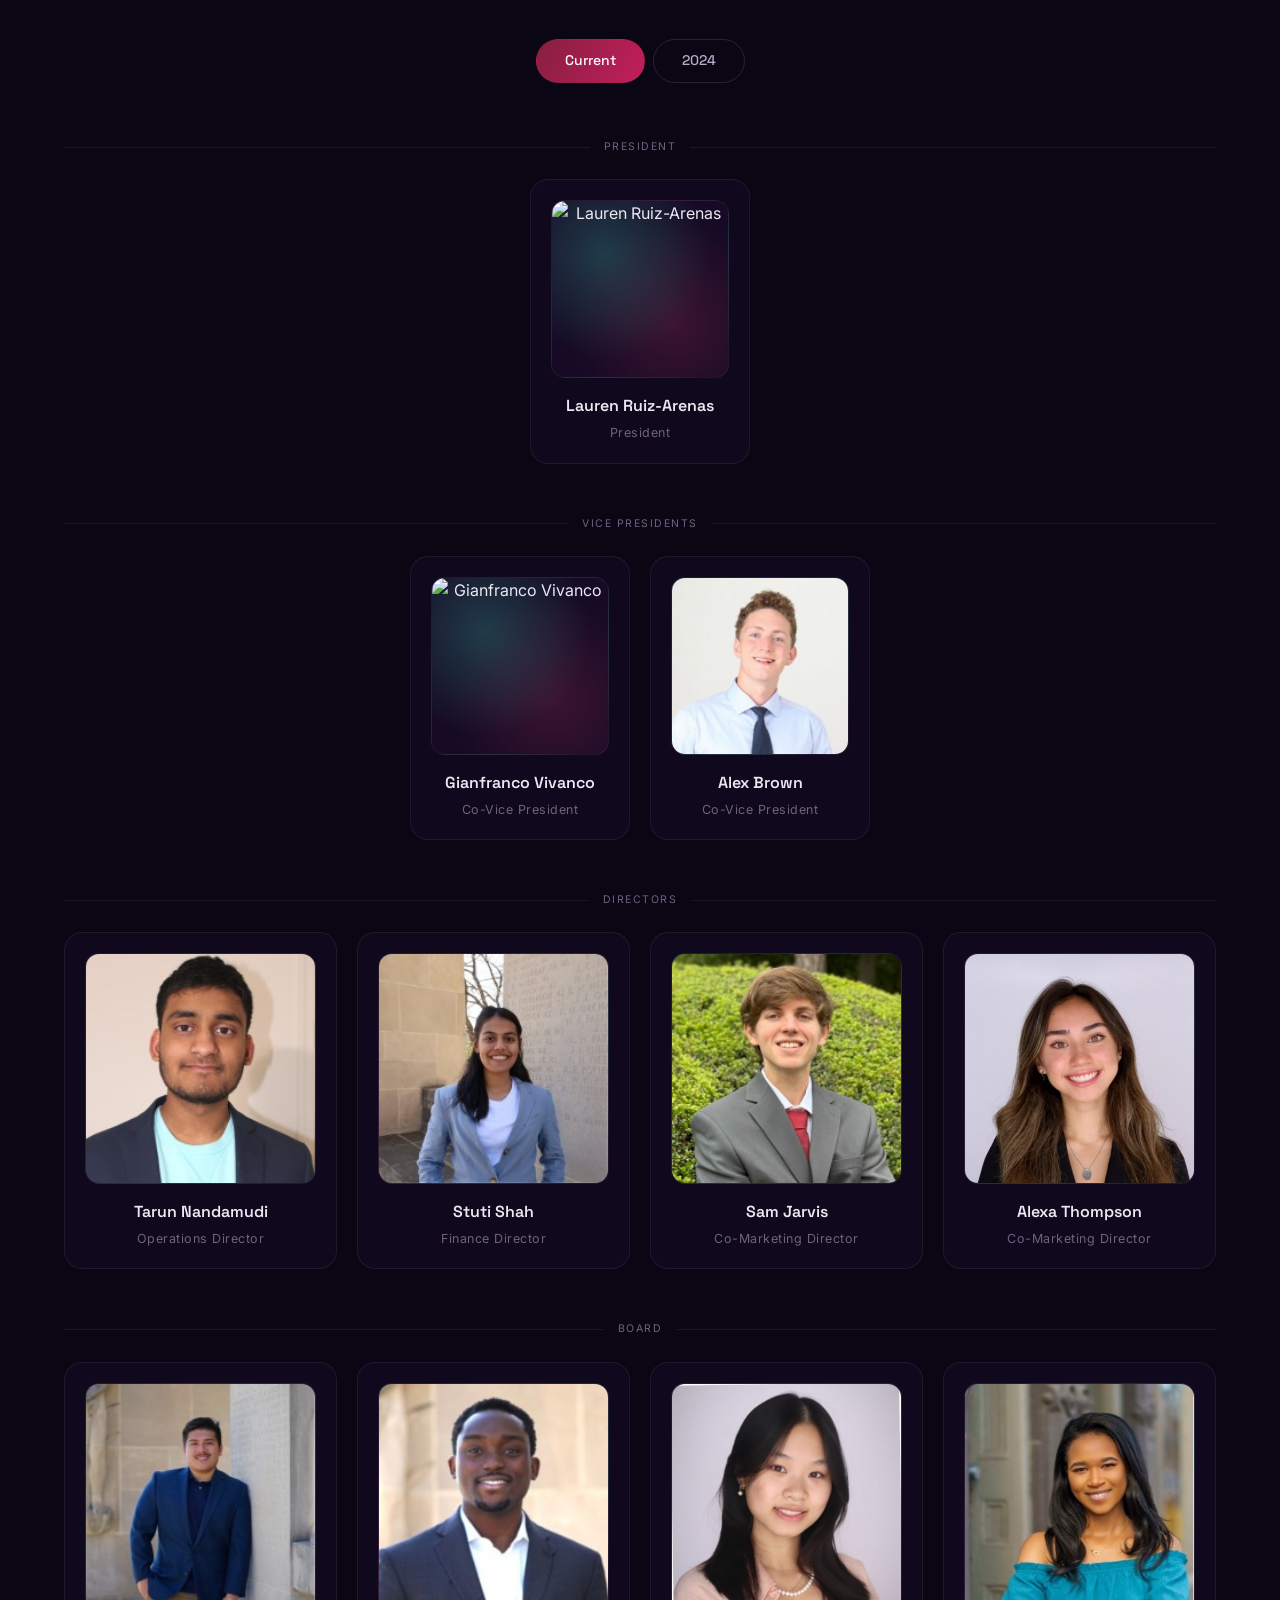
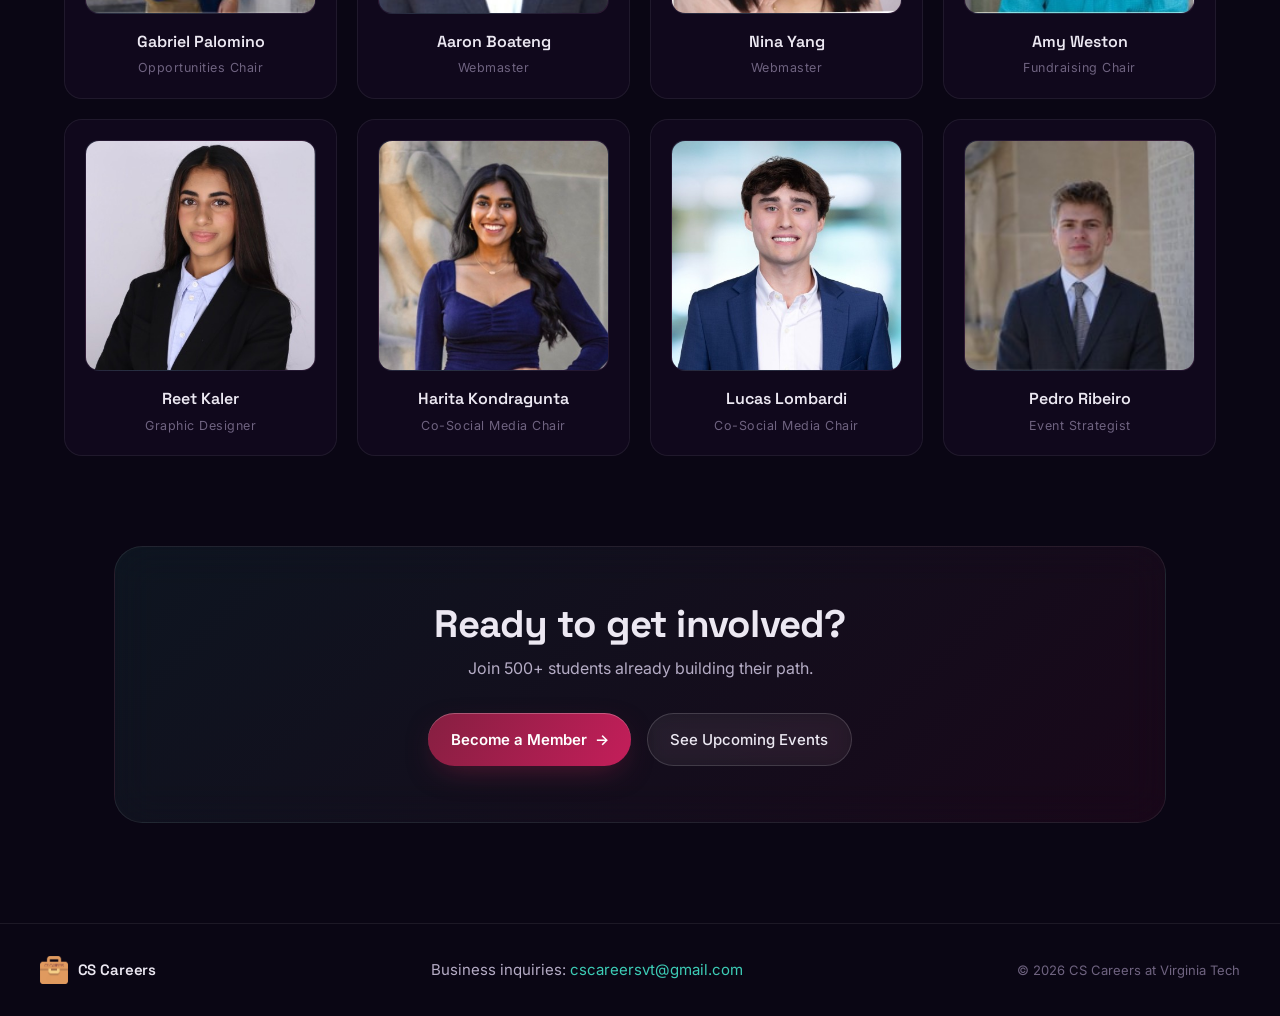
==== commit 23bff0db: "add tiered board section with generation tabs, coffee chat concepts page, and nav Coffee Chats link " ====
--- a/about.html
+++ b/about.html
@@ -25,6 +25,7 @@
           <li><a href="about.html" class="is-active">About Us</a></li>
           <li><a href="events.html">Events</a></li>
           <li><a href="gallery.html">Photo Gallery</a></li>
+          <li><a href="coffee-chat-concepts.html">Coffee Chats</a></li>
         </ul>
       </nav>
       <div class="header-actions">
@@ -117,22 +118,86 @@
         <span class="eyebrow"><span class="eyebrow__dot"></span>The Board</span>
         <h2>Meet the people running it.</h2>
       </div>
-      <div class="team__grid">
-        <article class="team-card"><div class="team-card__photo"><img src="assets/headshots/Nina.jpeg" alt="Nina Yang" /></div><h4>Nina Yang</h4><p>Webmaster</p></article>
-        <article class="team-card"><div class="team-card__photo"><img src="assets/headshots/Sam.jpeg" alt="Sam Jarvis" /></div><h4>Sam Jarvis</h4><p>Co-Marketing Director</p></article>
-        <article class="team-card"><div class="team-card__photo"><img src="assets/headshots/Lauren.jpeg" alt="Lauren Ruiz-Arenas" /></div><h4>Lauren Ruiz-Arenas</h4><p>President</p></article>
-        <article class="team-card"><div class="team-card__photo"><img src="assets/headshots/Gianfranco.jpg" alt="Gianfranco Vivanco" /></div><h4>Gianfranco Vivanco</h4><p>Co-Vice President</p></article>
-        <article class="team-card"><div class="team-card__photo"><img src="assets/headshots/Alex.jpeg" alt="Alex Brown" /></div><h4>Alex Brown</h4><p>Co-Vice President</p></article>
-        <article class="team-card"><div class="team-card__photo"><img src="assets/headshots/Tarun.jpeg" alt="Tarun Nandamudi" /></div><h4>Tarun Nandamudi</h4><p>Operations Director</p></article>
-        <article class="team-card"><div class="team-card__photo"><img src="assets/headshots/Stuti.jpeg" alt="Stuti Shah" /></div><h4>Stuti Shah</h4><p>Finance Director</p></article>
-        <article class="team-card"><div class="team-card__photo"><img src="assets/headshots/Alexa.jpeg" alt="Alexa Thompson" /></div><h4>Alexa Thompson</h4><p>Co-Marketing Director</p></article>
-        <article class="team-card"><div class="team-card__photo"><img src="assets/headshots/Gabe.jpeg" alt="Gabriel Palomino" /></div><h4>Gabriel Palomino</h4><p>Opportunities Chair</p></article>
-        <article class="team-card"><div class="team-card__photo"><img src="assets/headshots/Aaron.jpeg" alt="Aaron Boateng" /></div><h4>Aaron Boateng</h4><p>Webmaster</p></article>
-        <article class="team-card"><div class="team-card__photo"><img src="assets/headshots/Amy.jpeg" alt="Amy Weston" /></div><h4>Amy Weston</h4><p>Fundraising Chair</p></article>
-        <article class="team-card"><div class="team-card__photo"><img src="assets/headshots/Reet.jpeg" alt="Reet Kaler" /></div><h4>Reet Kaler</h4><p>Graphic Designer</p></article>
-        <article class="team-card"><div class="team-card__photo"><img src="assets/headshots/Harita.jpeg" alt="Harita Kondragunta" /></div><h4>Harita Kondragunta</h4><p>Co-Social Media Chair</p></article>
-        <article class="team-card"><div class="team-card__photo"><img src="assets/headshots/Lucas.jpeg" alt="Lucas Lombardi" /></div><h4>Lucas Lombardi</h4><p>Co-Social Media Chair</p></article>
-        <article class="team-card"><div class="team-card__photo"><img src="assets/headshots/Pedro.jpeg" alt="Pedro Ribeiro" /></div><h4>Pedro Ribeiro</h4><p>Event Strategist</p></article>
+
+      <div class="team-tabs" role="tablist" aria-label="Board generation">
+        <button class="team-tab is-active" role="tab" aria-selected="true" data-gen="current">Current</button>
+        <button class="team-tab" role="tab" aria-selected="false" data-gen="2024">2024</button>
+      </div>
+
+      <!-- ── Current generation (after Feb 2025) ── -->
+      <div class="team-gen is-active" id="gen-current">
+        <div class="team-tier">
+          <div class="team-tier__label">President</div>
+          <div class="team-tier__row team-tier__row--1">
+            <article class="team-card"><div class="team-card__photo"><img src="assets/headshots/Lauren.jpeg" alt="Lauren Ruiz-Arenas" /></div><h4>Lauren Ruiz-Arenas</h4><p>President</p></article>
+          </div>
+        </div>
+        <div class="team-tier">
+          <div class="team-tier__label">Vice Presidents</div>
+          <div class="team-tier__row team-tier__row--2">
+            <article class="team-card"><div class="team-card__photo"><img src="assets/headshots/Gianfranco.jpg" alt="Gianfranco Vivanco" /></div><h4>Gianfranco Vivanco</h4><p>Co-Vice President</p></article>
+            <article class="team-card"><div class="team-card__photo"><img src="assets/headshots/Alex.jpeg" alt="Alex Brown" /></div><h4>Alex Brown</h4><p>Co-Vice President</p></article>
+          </div>
+        </div>
+        <div class="team-tier">
+          <div class="team-tier__label">Directors</div>
+          <div class="team-tier__row team-tier__row--4">
+            <article class="team-card"><div class="team-card__photo"><img src="assets/headshots/Tarun.jpeg" alt="Tarun Nandamudi" /></div><h4>Tarun Nandamudi</h4><p>Operations Director</p></article>
+            <article class="team-card"><div class="team-card__photo"><img src="assets/headshots/Stuti.jpeg" alt="Stuti Shah" /></div><h4>Stuti Shah</h4><p>Finance Director</p></article>
+            <article class="team-card"><div class="team-card__photo"><img src="assets/headshots/Sam.jpeg" alt="Sam Jarvis" /></div><h4>Sam Jarvis</h4><p>Co-Marketing Director</p></article>
+            <article class="team-card"><div class="team-card__photo"><img src="assets/headshots/Alexa.jpeg" alt="Alexa Thompson" /></div><h4>Alexa Thompson</h4><p>Co-Marketing Director</p></article>
+          </div>
+        </div>
+        <div class="team-tier">
+          <div class="team-tier__label">Board</div>
+          <div class="team-tier__row">
+            <article class="team-card"><div class="team-card__photo"><img src="assets/headshots/Gabe.jpeg" alt="Gabriel Palomino" /></div><h4>Gabriel Palomino</h4><p>Opportunities Chair</p></article>
+            <article class="team-card"><div class="team-card__photo"><img src="assets/headshots/Aaron.jpeg" alt="Aaron Boateng" /></div><h4>Aaron Boateng</h4><p>Webmaster</p></article>
+            <article class="team-card"><div class="team-card__photo"><img src="assets/headshots/Nina.jpeg" alt="Nina Yang" /></div><h4>Nina Yang</h4><p>Webmaster</p></article>
+            <article class="team-card"><div class="team-card__photo"><img src="assets/headshots/Amy.jpeg" alt="Amy Weston" /></div><h4>Amy Weston</h4><p>Fundraising Chair</p></article>
+            <article class="team-card"><div class="team-card__photo"><img src="assets/headshots/Reet.jpeg" alt="Reet Kaler" /></div><h4>Reet Kaler</h4><p>Graphic Designer</p></article>
+            <article class="team-card"><div class="team-card__photo"><img src="assets/headshots/Harita.jpeg" alt="Harita Kondragunta" /></div><h4>Harita Kondragunta</h4><p>Co-Social Media Chair</p></article>
+            <article class="team-card"><div class="team-card__photo"><img src="assets/headshots/Lucas.jpeg" alt="Lucas Lombardi" /></div><h4>Lucas Lombardi</h4><p>Co-Social Media Chair</p></article>
+            <article class="team-card"><div class="team-card__photo"><img src="assets/headshots/Pedro.jpeg" alt="Pedro Ribeiro" /></div><h4>Pedro Ribeiro</h4><p>Event Strategist</p></article>
+          </div>
+        </div>
+      </div>
+
+      <!-- ── 2024 generation (founding board) ── -->
+      <div class="team-gen" id="gen-2024">
+        <div class="team-tier">
+          <div class="team-tier__label">President</div>
+          <div class="team-tier__row team-tier__row--1">
+            <article class="team-card"><div class="team-card__photo"></div><h4>Anton Bilonog</h4><p>President</p></article>
+          </div>
+        </div>
+        <div class="team-tier">
+          <div class="team-tier__label">Vice Presidents</div>
+          <div class="team-tier__row team-tier__row--2">
+            <article class="team-card"><div class="team-card__photo"></div><h4>Gio Romero-Ruiz</h4><p>Vice President</p></article>
+            <article class="team-card"><div class="team-card__photo"></div><h4>Blake Marterella</h4><p>Vice President</p></article>
+          </div>
+        </div>
+        <div class="team-tier">
+          <div class="team-tier__label">Directors</div>
+          <div class="team-tier__row team-tier__row--3">
+            <article class="team-card"><div class="team-card__photo"></div><h4>Gabriel Holder</h4><p>Director of Logistics</p></article>
+            <article class="team-card"><div class="team-card__photo"></div><h4>Alex Brown</h4><p>Director of Finance</p></article>
+            <article class="team-card"><div class="team-card__photo"></div><h4>Bivash Oli</h4><p>Director of Marketing</p></article>
+          </div>
+        </div>
+        <div class="team-tier">
+          <div class="team-tier__label">Board</div>
+          <div class="team-tier__row">
+            <article class="team-card"><div class="team-card__photo"></div><h4>Tarun Nandamudi</h4><p>Event Strategist</p></article>
+            <article class="team-card"><div class="team-card__photo"></div><h4>Aaron Boateng</h4><p>Historian</p></article>
+            <article class="team-card"><div class="team-card__photo"></div><h4>Gabriel Palomino</h4><p>Ambassador Coordinator</p></article>
+            <article class="team-card"><div class="team-card__photo"></div><h4>Stuti Shah</h4><p>Fundraising Chair</p></article>
+            <article class="team-card"><div class="team-card__photo"></div><h4>Sam Jarvis</h4><p>Graphic Designer</p></article>
+            <article class="team-card"><div class="team-card__photo"></div><h4>Lauren Ruiz</h4><p>Social Media Chair</p></article>
+            <article class="team-card"><div class="team-card__photo"></div><h4>Gianfranco Vivanco</h4><p>First-Year Experience</p></article>
+          </div>
+        </div>
       </div>
     </section>
 
--- a/styles.css
+++ b/styles.css
@@ -957,6 +957,111 @@
   letter-spacing: 0.04em;
 }
 
+/* --- Generation tabs --- */
+.team-tabs {
+  display: flex;
+  gap: 8px;
+  justify-content: center;
+  margin-bottom: 56px;
+}
+.team-tab {
+  padding: 10px 28px;
+  border-radius: 999px;
+  border: 1px solid rgba(255, 255, 255, 0.12);
+  background: transparent;
+  color: var(--text-soft);
+  font-family: 'Space Grotesk', sans-serif;
+  font-size: 14px;
+  font-weight: 500;
+  cursor: pointer;
+  transition: all 0.25s ease;
+}
+.team-tab:hover {
+  border-color: rgba(168, 48, 90, 0.5);
+  color: #fff;
+}
+.team-tab.is-active {
+  background: linear-gradient(120deg, var(--maroon), var(--magenta));
+  border-color: transparent;
+  color: #fff;
+}
+
+/* --- Generation panels --- */
+.team-gen { display: none; }
+.team-gen.is-active { display: block; }
+
+/* --- Tier rows --- */
+.team-tier {
+  margin-bottom: 52px;
+}
+.team-tier__label {
+  display: flex;
+  align-items: center;
+  gap: 14px;
+  font-size: 10.5px;
+  letter-spacing: 0.14em;
+  text-transform: uppercase;
+  color: var(--text-mute);
+  margin-bottom: 24px;
+}
+.team-tier__label::before,
+.team-tier__label::after {
+  content: '';
+  flex: 1;
+  height: 1px;
+  background: rgba(255, 255, 255, 0.07);
+}
+.team-tier__row {
+  display: grid;
+  grid-template-columns: repeat(4, 1fr);
+  gap: 20px;
+}
+.team-tier__row--1 {
+  grid-template-columns: 220px;
+  justify-content: center;
+}
+.team-tier__row--2 {
+  grid-template-columns: repeat(2, 220px);
+  justify-content: center;
+}
+.team-tier__row--3 {
+  grid-template-columns: repeat(3, 1fr);
+  max-width: 780px;
+  margin-left: auto;
+  margin-right: auto;
+}
+.team-tier__row--4 {
+  grid-template-columns: repeat(4, 1fr);
+}
+
+/* --- Text-only cards (2024 generation) --- */
+.team-card--text {
+  background: rgba(22, 10, 36, 0.3);
+  border: 1px solid rgba(255, 255, 255, 0.06);
+  border-left: 2px solid rgba(168, 48, 90, 0.35);
+  border-radius: var(--radius);
+  padding: 18px 20px;
+  text-align: center;
+  transition: border-color 0.25s ease, transform 0.25s ease;
+}
+.team-card--text:hover {
+  border-color: rgba(168, 48, 90, 0.45);
+  border-left-color: var(--magenta);
+  transform: translateY(-2px);
+}
+.team-card--text h4 {
+  font-family: 'Space Grotesk', sans-serif;
+  font-size: 15px;
+  font-weight: 600;
+  margin-bottom: 5px;
+  color: #fff;
+}
+.team-card--text p {
+  font-size: 12px;
+  color: var(--text-mute);
+  letter-spacing: 0.04em;
+}
+
 /* ============================================================
    EVENTS PAGE
    ============================================================ */
@@ -1312,6 +1417,10 @@
   .about-mission { grid-template-columns: 1fr; gap: 36px; }
   .pillars__grid { grid-template-columns: 1fr; }
   .team__grid { grid-template-columns: repeat(2, 1fr); }
+  .team-tier__row,
+  .team-tier__row--4 { grid-template-columns: repeat(2, 1fr); }
+  .team-tier__row--3 { grid-template-columns: repeat(2, 1fr); max-width: 100%; }
+  .team-tier__row--2 { grid-template-columns: repeat(2, 1fr); }
   .events-grid { grid-template-columns: 1fr; }
   .featured-event__body { padding: 32px 26px; }
   .featured-event__meta { grid-template-columns: 1fr; gap: 14px; }
@@ -1325,6 +1434,11 @@
 
 @media (max-width: 520px) {
   .team__grid { grid-template-columns: 1fr; }
+  .team-tier__row,
+  .team-tier__row--2,
+  .team-tier__row--3,
+  .team-tier__row--4 { grid-template-columns: 1fr; }
+  .team-tier__row--1 { grid-template-columns: 1fr; }
   .gallery-grid { grid-template-columns: 1fr; }
   .mission__stats { grid-template-columns: 1fr; }
 }
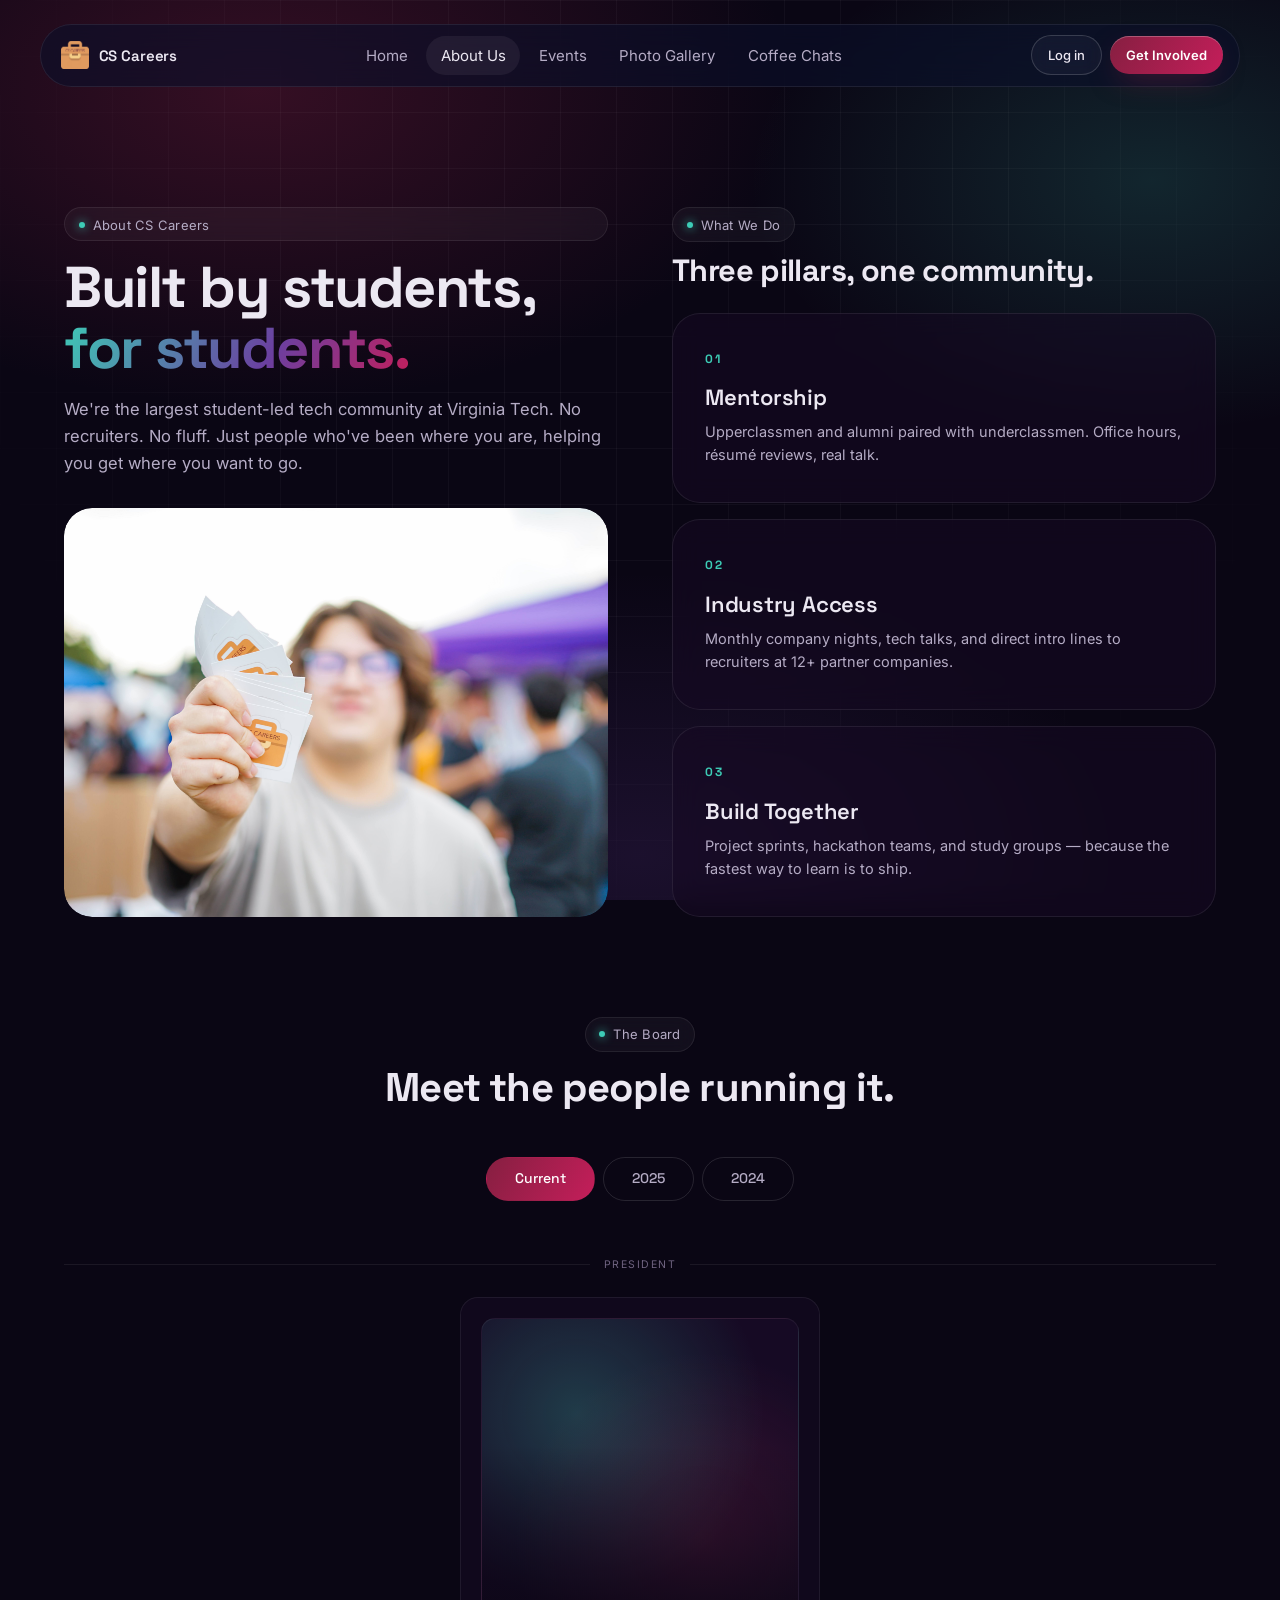
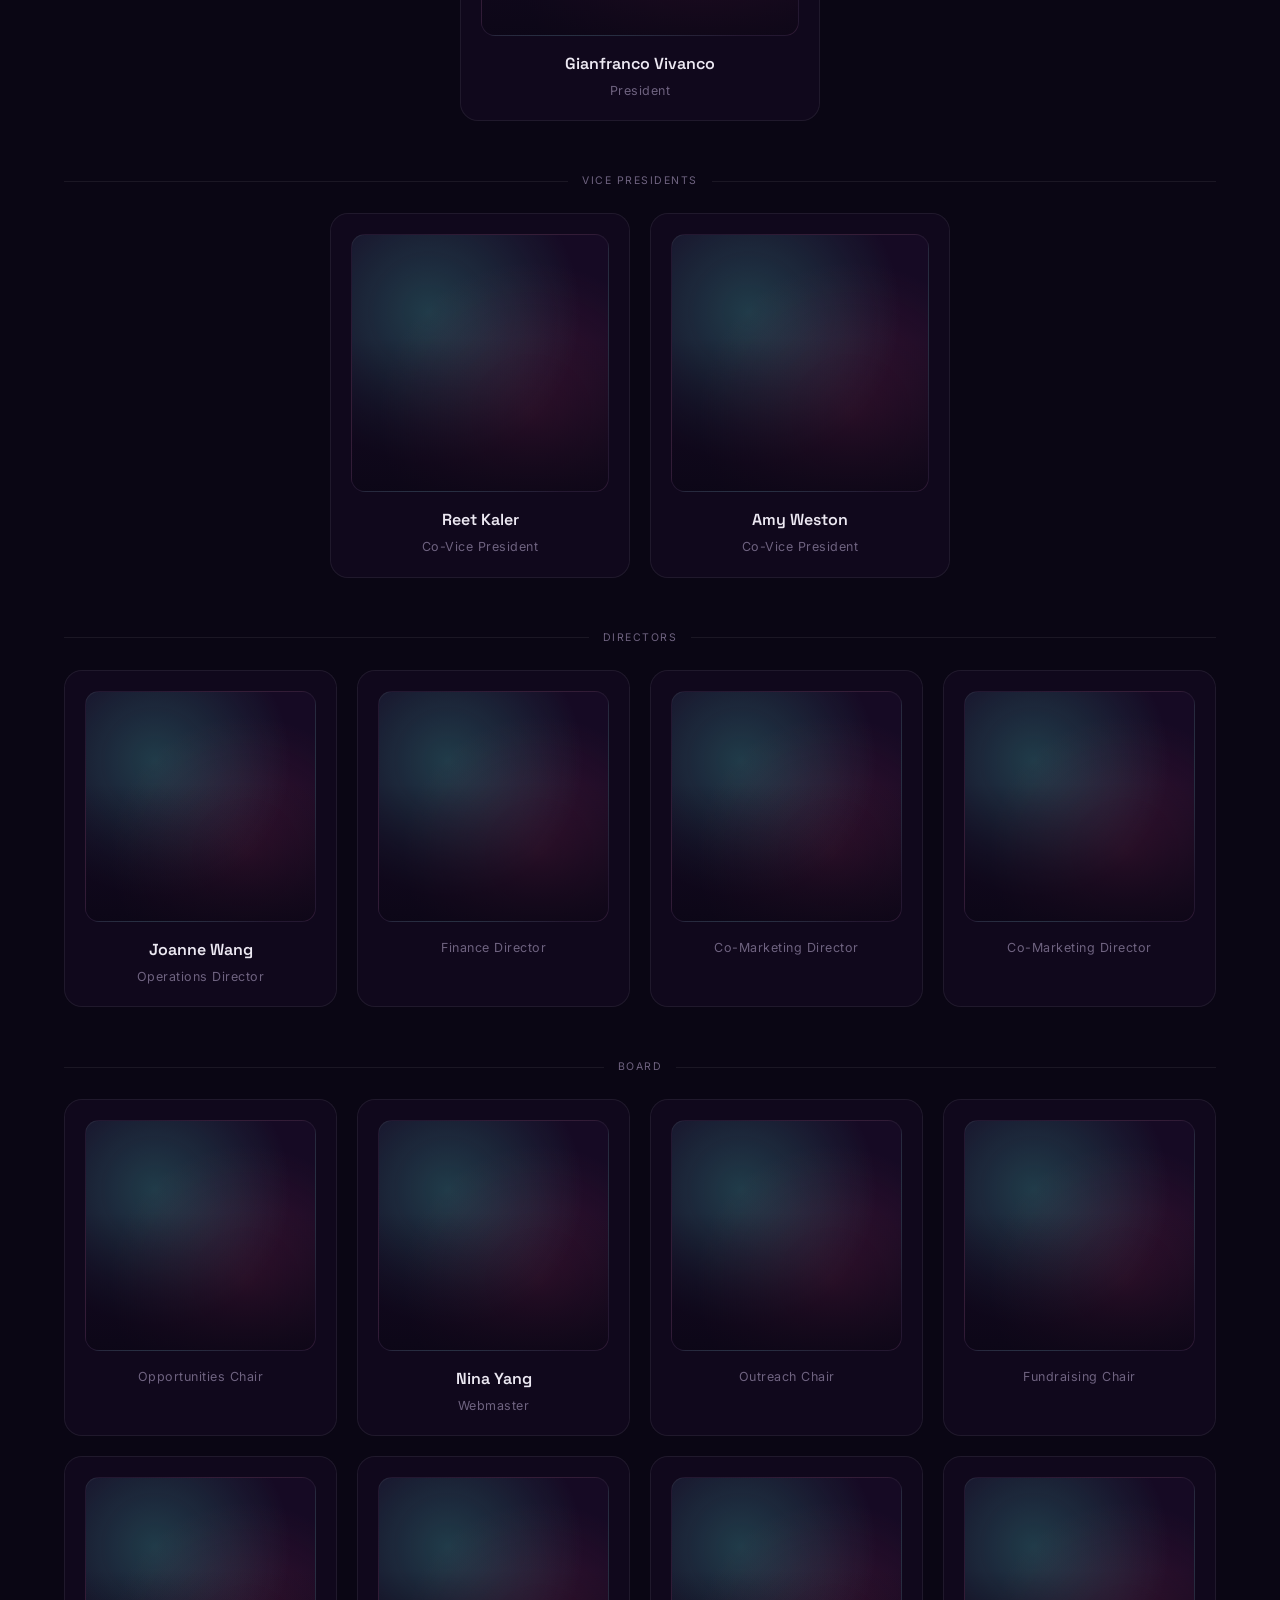
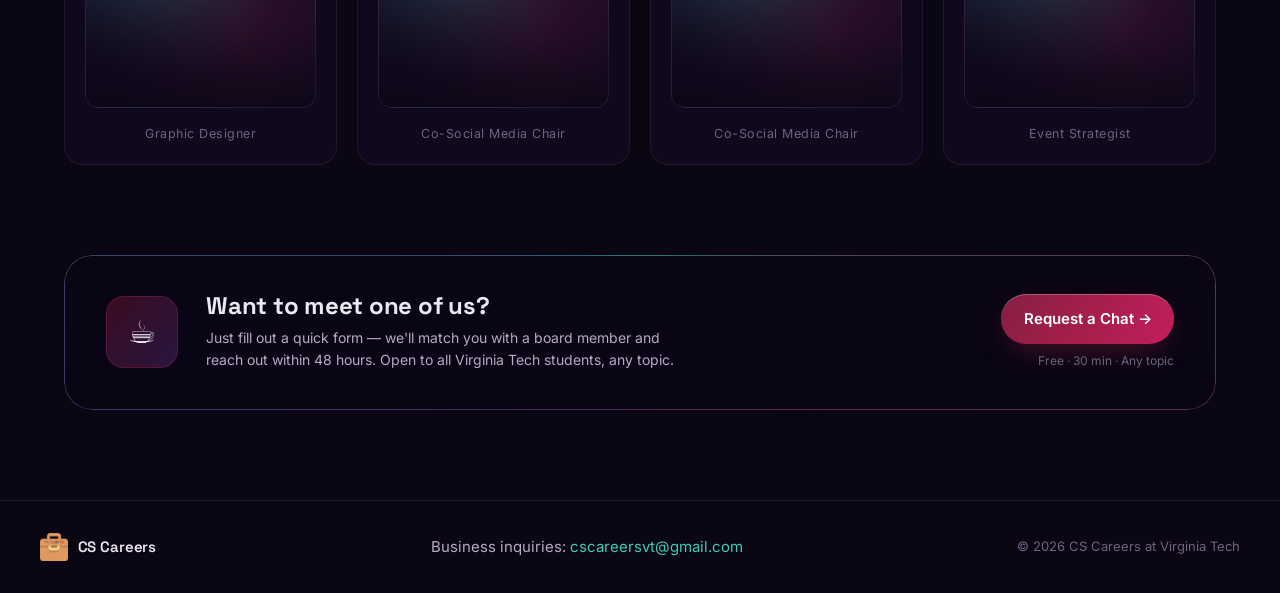
==== commit b84c25e1: "Redesign about page layout, reorganize assets, add pillar animations - Two-column intro: heading/ima" ====
--- a/about.html
+++ b/about.html
@@ -39,76 +39,40 @@
   </header>
 
   <main>
-    <!-- PAGE HEADER -->
-    <section class="page-head">
-      <span class="eyebrow"><span class="eyebrow__dot"></span>About CS Careers</span>
-      <h1 class="page-title">Built by students, <span class="grad">for students.</span></h1>
-      <p class="page-sub">
-        We're the largest student-led tech community at Virginia Tech.
-        No recruiters. No fluff. Just people who've been where you are,
-        helping you get where you want to go.
-      </p>
-    </section>
-
-    <!-- MISSION -->
-    <section class="about-mission">
-      <div class="mission__text">
-        <span class="eyebrow"><span class="eyebrow__dot"></span>Our Mission</span>
-        <h2>A launchpad, not a lecture hall.</h2>
-        <p>
-          To foster a robust educational space where students interested in
-          computer science can flourish on their journey to the job market.
-          We believe the path from classroom to career shouldn't feel like
-          a maze — it should feel like momentum.
+    <!-- PAGE HEADER + PILLARS (two-col) -->
+    <section class="intro-pillars">
+      <div class="intro-pillars__left">
+        <span class="eyebrow"><span class="eyebrow__dot"></span>About CS Careers</span>
+        <h1 class="page-title">Built by students, <span class="grad">for students.</span></h1>
+        <p class="page-sub">
+          We're the largest student-led tech community at Virginia Tech.
+          No recruiters. No fluff. Just people who've been where you are,
+          helping you get where you want to go.
         </p>
-        <p>
-          Everything we do — mentorship circles, mock interviews, company
-          nights, project sprints — ladders up to one question: "Did this
-          get a member one step closer?"
-        </p>
-      </div>
-      <div class="mission__stats">
-        <div class="stat-card">
-          <strong>500+</strong>
-          <span>Active members</span>
-        </div>
-        <div class="stat-card">
-          <strong>40+</strong>
-          <span>Events per year</span>
-        </div>
-        <div class="stat-card">
-          <strong>100%</strong>
-          <span>Student-led</span>
-        </div>
-        <div class="stat-card">
-          <strong>12</strong>
-          <span>Company partners</span>
-        </div>
-      </div>
-    </section>
-
-    <!-- PILLARS -->
-    <section class="pillars">
-      <div class="pillars__head">
+        <div class="intro-pillars__img">
+          <img src="assets/aboutUsPage/headerPic.jpg" alt="CS Careers team" class="intro-pillars__photo" />
+        </div>
+      </div>
+      <div class="intro-pillars__right">
         <span class="eyebrow"><span class="eyebrow__dot"></span>What We Do</span>
-        <h2>Three pillars, one community.</h2>
-      </div>
-      <div class="pillars__grid">
-        <article class="pillar">
-          <div class="pillar__num">01</div>
-          <h3>Mentorship</h3>
-          <p>Upperclassmen and alumni paired with underclassmen. Office hours, résumé reviews, real talk.</p>
-        </article>
-        <article class="pillar">
-          <div class="pillar__num">02</div>
-          <h3>Industry Access</h3>
-          <p>Monthly company nights, tech talks, and direct intro lines to recruiters at 12+ partner companies.</p>
-        </article>
-        <article class="pillar">
-          <div class="pillar__num">03</div>
-          <h3>Build Together</h3>
-          <p>Project sprints, hackathon teams, and study groups — because the fastest way to learn is to ship.</p>
-        </article>
+        <h2 class="pillars__heading">Three pillars, one community.</h2>
+        <div class="pillars__stack">
+          <article class="pillar">
+            <div class="pillar__num">01</div>
+            <h3>Mentorship</h3>
+            <p>Upperclassmen and alumni paired with underclassmen. Office hours, résumé reviews, real talk.</p>
+          </article>
+          <article class="pillar">
+            <div class="pillar__num">02</div>
+            <h3>Industry Access</h3>
+            <p>Monthly company nights, tech talks, and direct intro lines to recruiters at 12+ partner companies.</p>
+          </article>
+          <article class="pillar">
+            <div class="pillar__num">03</div>
+            <h3>Build Together</h3>
+            <p>Project sprints, hackathon teams, and study groups — because the fastest way to learn is to ship.</p>
+          </article>
+        </div>
       </div>
     </section>
 
@@ -121,44 +85,84 @@
 
       <div class="team-tabs" role="tablist" aria-label="Board generation">
         <button class="team-tab is-active" role="tab" aria-selected="true" data-gen="current">Current</button>
+        <button class="team-tab" role="tab" aria-selected="false" data-gen="2025">2025</button>
         <button class="team-tab" role="tab" aria-selected="false" data-gen="2024">2024</button>
       </div>
 
-      <!-- ── Current generation (after Feb 2025) ── -->
+      <!-- ── Current generation (2026 board — names TBD) ── -->
       <div class="team-gen is-active" id="gen-current">
         <div class="team-tier">
           <div class="team-tier__label">President</div>
           <div class="team-tier__row team-tier__row--1">
-            <article class="team-card"><div class="team-card__photo"><img src="assets/headshots/Lauren.jpeg" alt="Lauren Ruiz-Arenas" /></div><h4>Lauren Ruiz-Arenas</h4><p>President</p></article>
+            <article class="team-card"><div class="team-card__photo"></div><h4>Gianfranco Vivanco</h4><p>President</p></article>
           </div>
         </div>
         <div class="team-tier">
           <div class="team-tier__label">Vice Presidents</div>
           <div class="team-tier__row team-tier__row--2">
-            <article class="team-card"><div class="team-card__photo"><img src="assets/headshots/Gianfranco.jpg" alt="Gianfranco Vivanco" /></div><h4>Gianfranco Vivanco</h4><p>Co-Vice President</p></article>
-            <article class="team-card"><div class="team-card__photo"><img src="assets/headshots/Alex.jpeg" alt="Alex Brown" /></div><h4>Alex Brown</h4><p>Co-Vice President</p></article>
+            <article class="team-card"><div class="team-card__photo"></div><h4>Reet Kaler</h4><p>Co-Vice President</p></article>
+            <article class="team-card"><div class="team-card__photo"></div><h4>Amy Weston</h4><p>Co-Vice President</p></article>
           </div>
         </div>
         <div class="team-tier">
           <div class="team-tier__label">Directors</div>
           <div class="team-tier__row team-tier__row--4">
-            <article class="team-card"><div class="team-card__photo"><img src="assets/headshots/Tarun.jpeg" alt="Tarun Nandamudi" /></div><h4>Tarun Nandamudi</h4><p>Operations Director</p></article>
-            <article class="team-card"><div class="team-card__photo"><img src="assets/headshots/Stuti.jpeg" alt="Stuti Shah" /></div><h4>Stuti Shah</h4><p>Finance Director</p></article>
-            <article class="team-card"><div class="team-card__photo"><img src="assets/headshots/Sam.jpeg" alt="Sam Jarvis" /></div><h4>Sam Jarvis</h4><p>Co-Marketing Director</p></article>
-            <article class="team-card"><div class="team-card__photo"><img src="assets/headshots/Alexa.jpeg" alt="Alexa Thompson" /></div><h4>Alexa Thompson</h4><p>Co-Marketing Director</p></article>
+            <article class="team-card"><div class="team-card__photo"></div><h4>Joanne Wang</h4><p>Operations Director</p></article>
+            <article class="team-card"><div class="team-card__photo"></div><p>Finance Director</p></article>
+            <article class="team-card"><div class="team-card__photo"></div><p>Co-Marketing Director</p></article>
+            <article class="team-card"><div class="team-card__photo"></div><p>Co-Marketing Director</p></article>
           </div>
         </div>
         <div class="team-tier">
           <div class="team-tier__label">Board</div>
           <div class="team-tier__row">
-            <article class="team-card"><div class="team-card__photo"><img src="assets/headshots/Gabe.jpeg" alt="Gabriel Palomino" /></div><h4>Gabriel Palomino</h4><p>Opportunities Chair</p></article>
-            <article class="team-card"><div class="team-card__photo"><img src="assets/headshots/Aaron.jpeg" alt="Aaron Boateng" /></div><h4>Aaron Boateng</h4><p>Webmaster</p></article>
-            <article class="team-card"><div class="team-card__photo"><img src="assets/headshots/Nina.jpeg" alt="Nina Yang" /></div><h4>Nina Yang</h4><p>Webmaster</p></article>
-            <article class="team-card"><div class="team-card__photo"><img src="assets/headshots/Amy.jpeg" alt="Amy Weston" /></div><h4>Amy Weston</h4><p>Fundraising Chair</p></article>
-            <article class="team-card"><div class="team-card__photo"><img src="assets/headshots/Reet.jpeg" alt="Reet Kaler" /></div><h4>Reet Kaler</h4><p>Graphic Designer</p></article>
-            <article class="team-card"><div class="team-card__photo"><img src="assets/headshots/Harita.jpeg" alt="Harita Kondragunta" /></div><h4>Harita Kondragunta</h4><p>Co-Social Media Chair</p></article>
-            <article class="team-card"><div class="team-card__photo"><img src="assets/headshots/Lucas.jpeg" alt="Lucas Lombardi" /></div><h4>Lucas Lombardi</h4><p>Co-Social Media Chair</p></article>
-            <article class="team-card"><div class="team-card__photo"><img src="assets/headshots/Pedro.jpeg" alt="Pedro Ribeiro" /></div><h4>Pedro Ribeiro</h4><p>Event Strategist</p></article>
+            <article class="team-card"><div class="team-card__photo"></div><p>Opportunities Chair</p></article>
+            <article class="team-card"><div class="team-card__photo"></div><h4>Nina Yang</h4><p>Webmaster</p></article>
+            <article class="team-card"><div class="team-card__photo"></div><p>Outreach Chair</p></article>
+            <article class="team-card"><div class="team-card__photo"></div><p>Fundraising Chair</p></article>
+            <article class="team-card"><div class="team-card__photo"></div><p>Graphic Designer</p></article>
+            <article class="team-card"><div class="team-card__photo"></div><p>Co-Social Media Chair</p></article>
+            <article class="team-card"><div class="team-card__photo"></div><p>Co-Social Media Chair</p></article>
+            <article class="team-card"><div class="team-card__photo"></div><p>Event Strategist</p></article>
+          </div>
+        </div>
+      </div>
+
+      <!-- ── 2025 generation (Lauren's board) ── -->
+      <div class="team-gen" id="gen-2025">
+        <div class="team-tier">
+          <div class="team-tier__label">President</div>
+          <div class="team-tier__row team-tier__row--1">
+            <article class="team-card"><div class="team-card__photo"><img src="assets/aboutUsPage/headshots/Lauren.jpeg" alt="Lauren Ruiz-Arenas" /></div><h4>Lauren Ruiz-Arenas</h4><p>President</p></article>
+          </div>
+        </div>
+        <div class="team-tier">
+          <div class="team-tier__label">Vice Presidents</div>
+          <div class="team-tier__row team-tier__row--2">
+            <article class="team-card"><div class="team-card__photo"><img src="assets/aboutUsPage/headshots/Gianfranco.jpg" alt="Gianfranco Vivanco" /></div><h4>Gianfranco Vivanco</h4><p>Co-Vice President</p></article>
+            <article class="team-card"><div class="team-card__photo"><img src="assets/aboutUsPage/headshots/Alex.jpeg" alt="Alex Brown" /></div><h4>Alex Brown</h4><p>Co-Vice President</p></article>
+          </div>
+        </div>
+        <div class="team-tier">
+          <div class="team-tier__label">Directors</div>
+          <div class="team-tier__row team-tier__row--4">
+            <article class="team-card"><div class="team-card__photo"><img src="assets/aboutUsPage/headshots/Tarun.jpeg" alt="Tarun Nandamudi" /></div><h4>Tarun Nandamudi</h4><p>Operations Director</p></article>
+            <article class="team-card"><div class="team-card__photo"><img src="assets/aboutUsPage/headshots/Stuti.jpeg" alt="Stuti Shah" /></div><h4>Stuti Shah</h4><p>Finance Director</p></article>
+            <article class="team-card"><div class="team-card__photo"><img src="assets/aboutUsPage/headshots/Sam.jpeg" alt="Sam Jarvis" /></div><h4>Sam Jarvis</h4><p>Co-Marketing Director</p></article>
+            <article class="team-card"><div class="team-card__photo"><img src="assets/aboutUsPage/headshots/Alexa.jpeg" alt="Alexa Thompson" /></div><h4>Alexa Thompson</h4><p>Co-Marketing Director</p></article>
+          </div>
+        </div>
+        <div class="team-tier">
+          <div class="team-tier__label">Board</div>
+          <div class="team-tier__row">
+            <article class="team-card"><div class="team-card__photo"><img src="assets/aboutUsPage/headshots/Gabe.jpeg" alt="Gabriel Palomino" /></div><h4>Gabriel Palomino</h4><p>Opportunities Chair</p></article>
+            <article class="team-card"><div class="team-card__photo"><img src="assets/aboutUsPage/headshots/Aaron.jpeg" alt="Aaron Boateng" /></div><h4>Aaron Boateng</h4><p>Webmaster</p></article>
+            <article class="team-card"><div class="team-card__photo"><img src="assets/aboutUsPage/headshots/Nina.jpeg" alt="Nina Yang" /></div><h4>Nina Yang</h4><p>Outreach Chair</p></article>
+            <article class="team-card"><div class="team-card__photo"><img src="assets/aboutUsPage/headshots/Amy.jpeg" alt="Amy Weston" /></div><h4>Amy Weston</h4><p>Fundraising Chair</p></article>
+            <article class="team-card"><div class="team-card__photo"><img src="assets/aboutUsPage/headshots/Reet.jpeg" alt="Reet Kaler" /></div><h4>Reet Kaler</h4><p>Graphic Designer</p></article>
+            <article class="team-card"><div class="team-card__photo"><img src="assets/aboutUsPage/headshots/Harita.jpeg" alt="Harita Kondragunta" /></div><h4>Harita Kondragunta</h4><p>Co-Social Media Chair</p></article>
+            <article class="team-card"><div class="team-card__photo"><img src="assets/aboutUsPage/headshots/Lucas.jpeg" alt="Lucas Lombardi" /></div><h4>Lucas Lombardi</h4><p>Co-Social Media Chair</p></article>
+            <article class="team-card"><div class="team-card__photo"><img src="assets/aboutUsPage/headshots/Pedro.jpeg" alt="Pedro Ribeiro" /></div><h4>Pedro Ribeiro</h4><p>Event Strategist</p></article>
           </div>
         </div>
       </div>
@@ -201,14 +205,20 @@
       </div>
     </section>
 
-    <!-- CTA -->
-    <section class="page-cta">
-      <div class="page-cta__card">
-        <h2>Ready to get involved?</h2>
-        <p>Join 500+ students already building their path.</p>
-        <div class="hero__ctas">
-          <a class="btn btn--primary" href="#">Become a Member <span aria-hidden="true">→</span></a>
-          <a class="btn btn--ghost" href="events.html">See Upcoming Events</a>
+    <!-- COFFEE CHAT CTA -->
+    <section class="coffee-cta">
+      <div class="coffee-cta__card">
+        <div class="coffee-cta__border" aria-hidden="true"></div>
+        <div class="coffee-cta__body">
+          <div class="coffee-cta__icon">☕</div>
+          <div class="coffee-cta__text">
+            <h2>Want to meet one of us?</h2>
+            <p>Just fill out a quick form — we'll match you with a board member and reach out within 48 hours. Open to all Virginia Tech students, any topic.</p>
+          </div>
+          <div class="coffee-cta__action">
+            <a href="#" class="btn btn--primary">Request a Chat →</a>
+            <small>Free · 30 min · Any topic</small>
+          </div>
         </div>
       </div>
     </section>
--- a/styles.css
+++ b/styles.css
@@ -743,6 +743,78 @@
   margin: 0 auto;
 }
 
+/* About page — two-col intro + pillars */
+.intro-pillars {
+  max-width: 1200px;
+  margin: 0 auto 100px;
+  padding: 120px 24px 0;
+  display: grid;
+  grid-template-columns: 1fr 1fr;
+  gap: 64px;
+  align-items: stretch;
+  position: relative;
+  z-index: 1;
+}
+.intro-pillars__left {
+  display: flex;
+  flex-direction: column;
+  align-self: stretch;
+}
+.intro-pillars__left .page-title {
+  text-align: left;
+  font-size: clamp(36px, 4.5vw, 64px);
+  margin: 16px 0 18px;
+}
+.intro-pillars__left .page-sub {
+  text-align: left;
+  margin: 0;
+}
+.intro-pillars__right .eyebrow { margin-bottom: 12px; }
+.pillars__heading {
+  font-family: 'Space Grotesk', sans-serif;
+  font-size: clamp(22px, 2.4vw, 32px);
+  line-height: 1.15;
+  letter-spacing: -0.02em;
+  margin: 0 0 24px;
+}
+.pillars__stack {
+  display: flex;
+  flex-direction: column;
+  gap: 16px;
+}
+@keyframes pillarIn {
+  0%   { opacity: 0;    transform: translateY(28px); box-shadow: 0 0  0px  0px transparent; }
+  20%  { opacity: 0.08; transform: translateY(20px); box-shadow: 0 0 60px 24px rgba(61, 204, 182, 0.18); }
+  45%  { opacity: 0.35; transform: translateY(10px); box-shadow: 0 0 40px 14px rgba(61, 204, 182, 0.10); }
+  100% { opacity: 1;    transform: translateY(0);    box-shadow: 0 0  0px  0px transparent; }
+}
+.pillars__stack .pillar {
+  opacity: 0;
+}
+.pillars__stack.is-visible .pillar:nth-child(1) {
+  animation: pillarIn 1.3s cubic-bezier(0.22, 1, 0.36, 1) 0.1s forwards;
+}
+.pillars__stack.is-visible .pillar:nth-child(2) {
+  animation: pillarIn 1.3s cubic-bezier(0.22, 1, 0.36, 1) 0.5s forwards;
+}
+.pillars__stack.is-visible .pillar:nth-child(3) {
+  animation: pillarIn 1.3s cubic-bezier(0.22, 1, 0.36, 1) 0.9s forwards;
+}
+.intro-pillars__img {
+  margin-top: 32px;
+  border-radius: var(--radius-lg);
+  overflow: hidden;
+  flex: 1;
+  min-height: 260px;
+}
+.intro-pillars__photo {
+  width: 100%;
+  height: 100%;
+  object-fit: cover;
+  display: block;
+  border-radius: var(--radius-lg);
+}
+
 .page-cta {
   max-width: 1100px;
   margin: 48px auto 100px;
@@ -1017,11 +1089,11 @@
   gap: 20px;
 }
 .team-tier__row--1 {
-  grid-template-columns: 220px;
+  grid-template-columns: 360px;
   justify-content: center;
 }
 .team-tier__row--2 {
-  grid-template-columns: repeat(2, 220px);
+  grid-template-columns: repeat(2, 300px);
   justify-content: center;
 }
 .team-tier__row--3 {
@@ -1060,6 +1132,82 @@
   font-size: 12px;
   color: var(--text-mute);
   letter-spacing: 0.04em;
+}
+
+/* --- Coffee chat CTA (about page) --- */
+.coffee-cta {
+  max-width: 1200px;
+  margin: 0 auto 90px;
+  padding: 0 24px;
+}
+.coffee-cta__card {
+  position: relative;
+  border-radius: var(--radius-lg);
+  padding: 2px;
+  overflow: hidden;
+  backdrop-filter: blur(16px);
+}
+.coffee-cta__border {
+  position: absolute;
+  inset: 0;
+  border-radius: var(--radius-lg);
+  background: conic-gradient(from 0deg, #3DCCB6, #A8305A, #6B3FA0, #3DCCB6);
+  opacity: 0.6;
+  -webkit-mask:
+    linear-gradient(#000 0 0) content-box,
+    linear-gradient(#000 0 0);
+  -webkit-mask-composite: xor;
+          mask-composite: exclude;
+  padding: 1px;
+  animation: spinBorder 8s linear infinite;
+}
+.coffee-cta__body {
+  position: relative;
+  display: flex;
+  align-items: center;
+  gap: 28px;
+  padding: 36px 40px;
+  border-radius: calc(var(--radius-lg) - 2px);
+  background: rgba(10, 6, 20, 0.85);
+}
+.coffee-cta__icon {
+  width: 72px;
+  height: 72px;
+  border-radius: var(--radius);
+  background: linear-gradient(135deg, rgba(123, 21, 53, 0.45), rgba(107, 63, 160, 0.3));
+  border: 1px solid rgba(196, 30, 90, 0.3);
+  display: flex;
+  align-items: center;
+  justify-content: center;
+  font-size: 32px;
+  flex-shrink: 0;
+}
+.coffee-cta__text {
+  flex: 1;
+}
+.coffee-cta__text h2 {
+  font-family: 'Space Grotesk', sans-serif;
+  font-size: clamp(18px, 2vw, 24px);
+  font-weight: 700;
+  letter-spacing: -0.01em;
+  margin-bottom: 8px;
+}
+.coffee-cta__text p {
+  font-size: 14px;
+  color: var(--text-soft);
+  line-height: 1.6;
+  max-width: 480px;
+}
+.coffee-cta__action {
+  display: flex;
+  flex-direction: column;
+  align-items: flex-end;
+  gap: 8px;
+  flex-shrink: 0;
+}
+.coffee-cta__action small {
+  font-size: 12px;
+  color: var(--text-mute);
 }
 
 /* ============================================================
@@ -1416,6 +1564,10 @@
   .page-head { padding: 120px 20px 40px; }
   .about-mission { grid-template-columns: 1fr; gap: 36px; }
   .pillars__grid { grid-template-columns: 1fr; }
+  .intro-pillars { grid-template-columns: 1fr; gap: 40px; padding-top: 100px; }
+  .intro-pillars__left { align-self: auto; }
+  .intro-pillars__left .page-title { text-align: center; }
+  .intro-pillars__left .page-sub { text-align: center; margin: 0 auto; }
   .team__grid { grid-template-columns: repeat(2, 1fr); }
   .team-tier__row,
   .team-tier__row--4 { grid-template-columns: repeat(2, 1fr); }
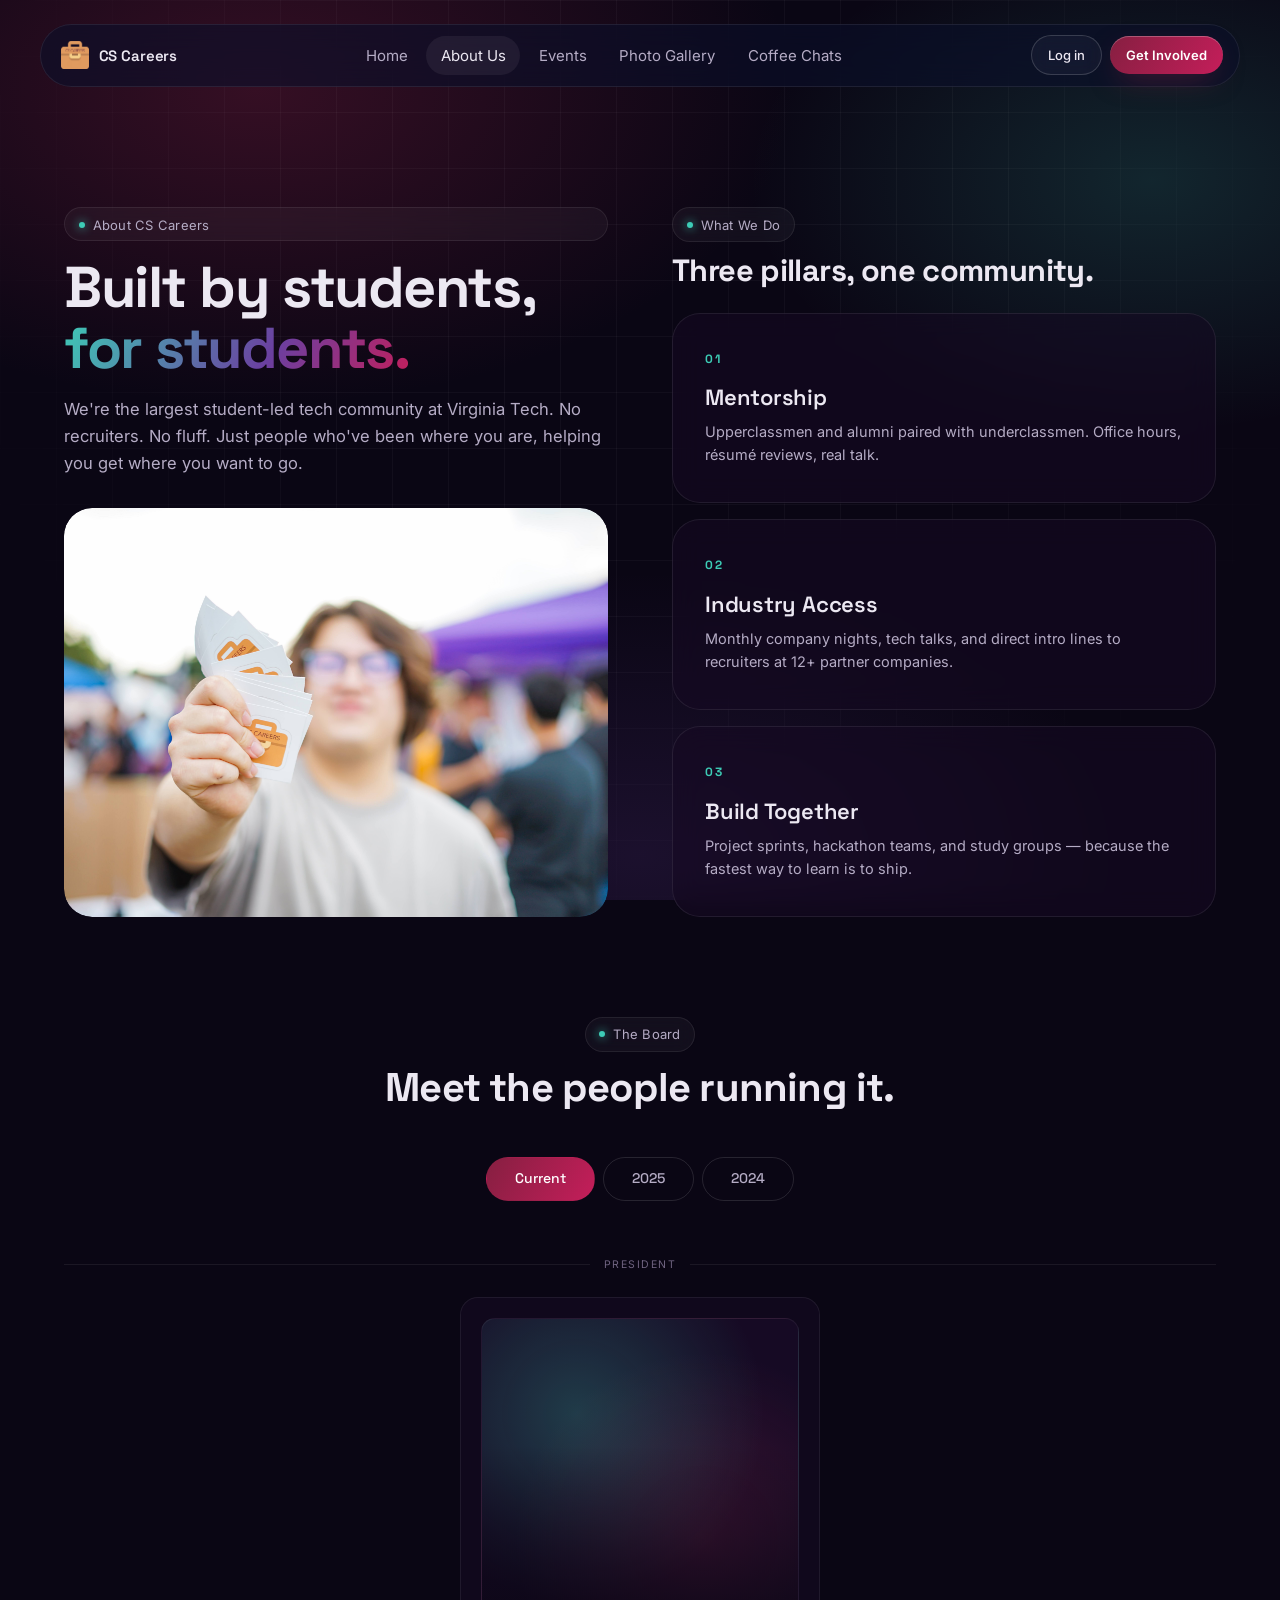
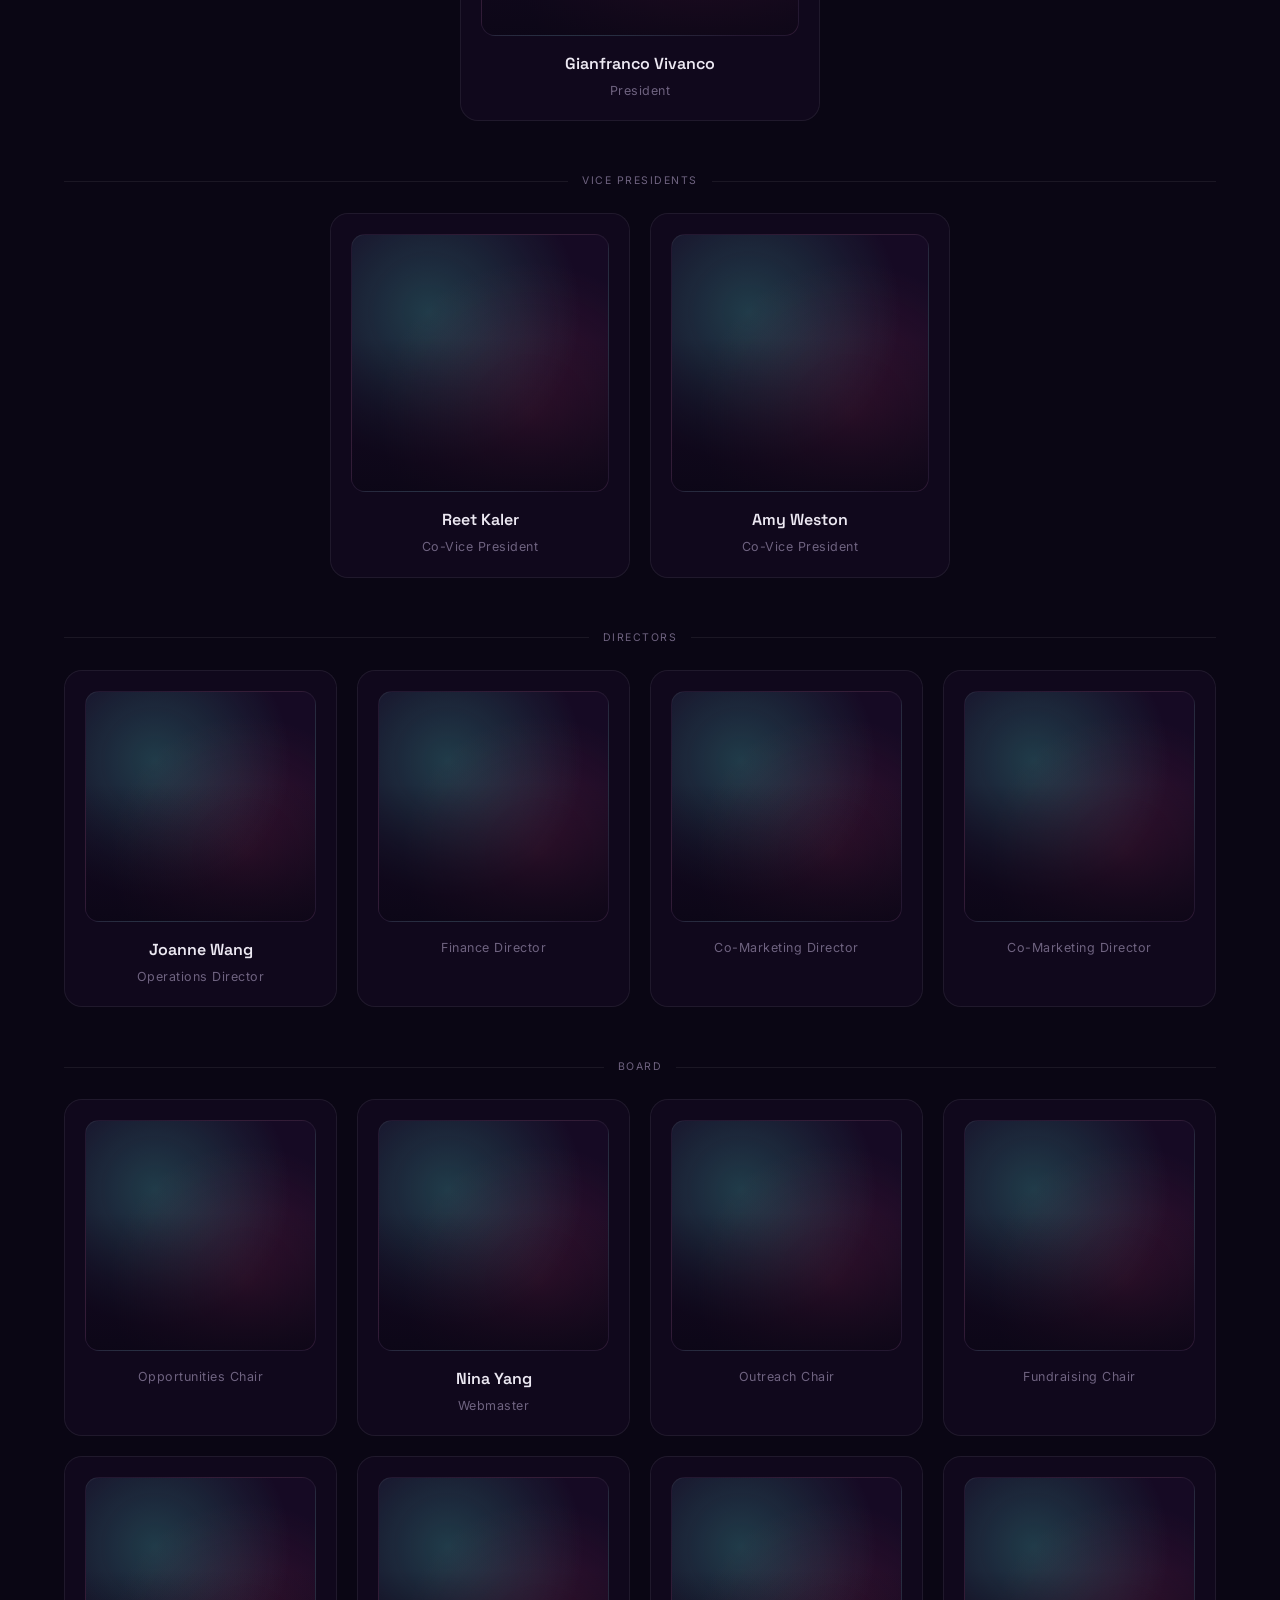
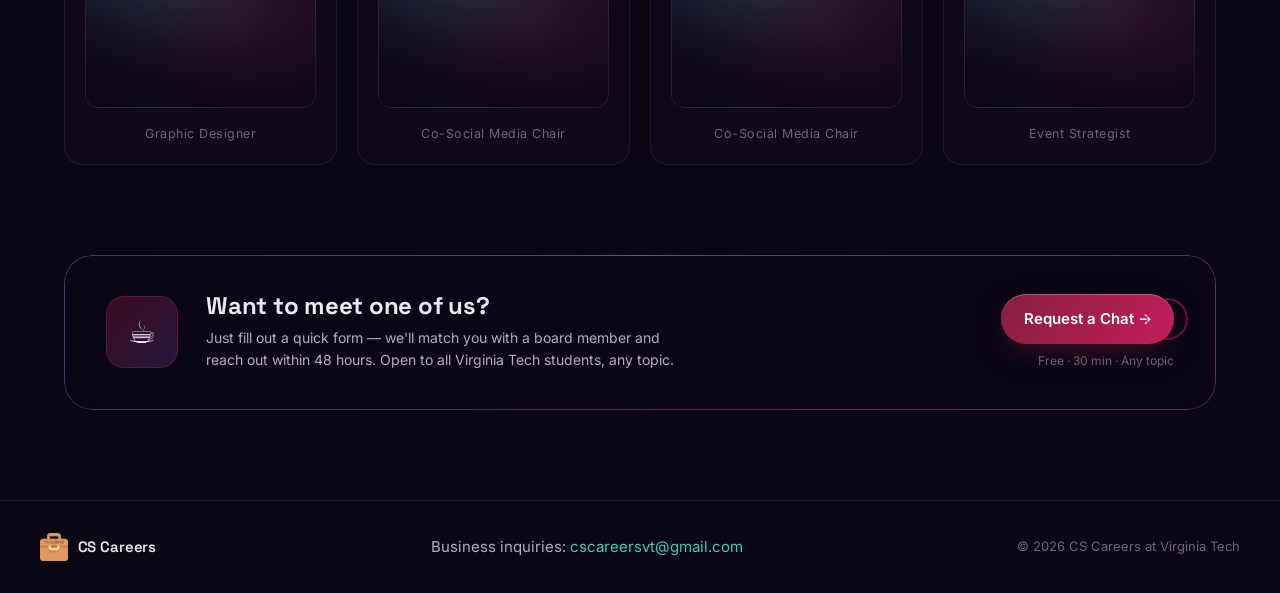
==== commit 973d6c8b: "Add centered pulse ring to coffee chat CTA button Co-Authored-By: Claude Sonnet 4.6 <noreply@anthrop" ====
--- a/about.html
+++ b/about.html
@@ -216,7 +216,10 @@
             <p>Just fill out a quick form — we'll match you with a board member and reach out within 48 hours. Open to all Virginia Tech students, any topic.</p>
           </div>
           <div class="coffee-cta__action">
-            <a href="#" class="btn btn--primary">Request a Chat →</a>
+            <div class="coffee-cta__btn-wrap">
+              <div class="coffee-cta__pulse-ring" aria-hidden="true"></div>
+              <a href="#" class="btn btn--primary">Request a Chat →</a>
+            </div>
             <small>Free · 30 min · Any topic</small>
           </div>
         </div>
--- a/styles.css
+++ b/styles.css
@@ -1197,6 +1197,26 @@
   color: var(--text-soft);
   line-height: 1.6;
   max-width: 480px;
+}
+.coffee-cta__btn-wrap {
+  position: relative;
+  display: inline-flex;
+}
+.coffee-cta__pulse-ring {
+  position: absolute;
+  top: 50%;
+  right: -14px;
+  transform: translateY(-50%);
+  width: 42px;
+  height: 42px;
+  border-radius: 50%;
+  border: 2px solid rgba(196, 30, 90, 0.5);
+  animation: ringPulse 2.4s ease-out infinite;
+  pointer-events: none;
+}
+@keyframes ringPulse {
+  0%   { transform: translateY(-50%) scale(1);   opacity: 0.7; }
+  100% { transform: translateY(-50%) scale(2.8); opacity: 0; }
 }
 .coffee-cta__action {
   display: flex;
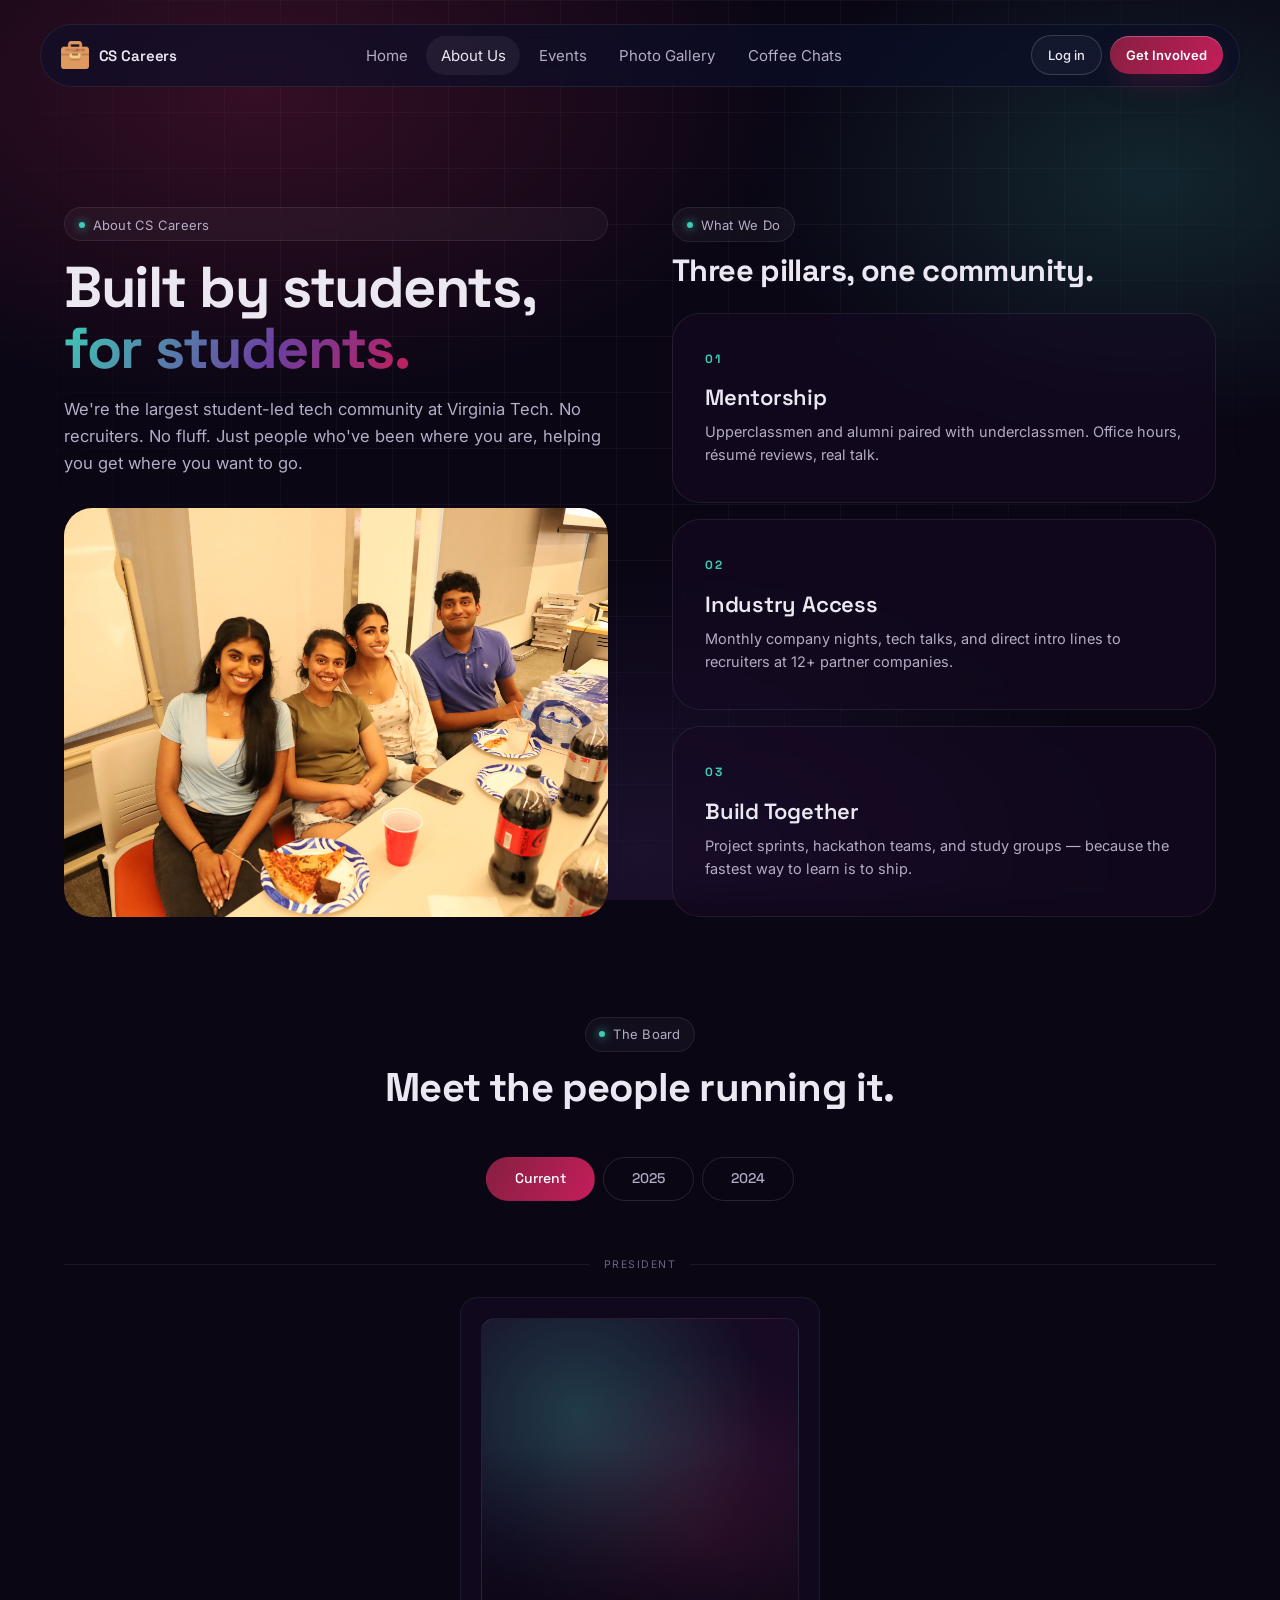
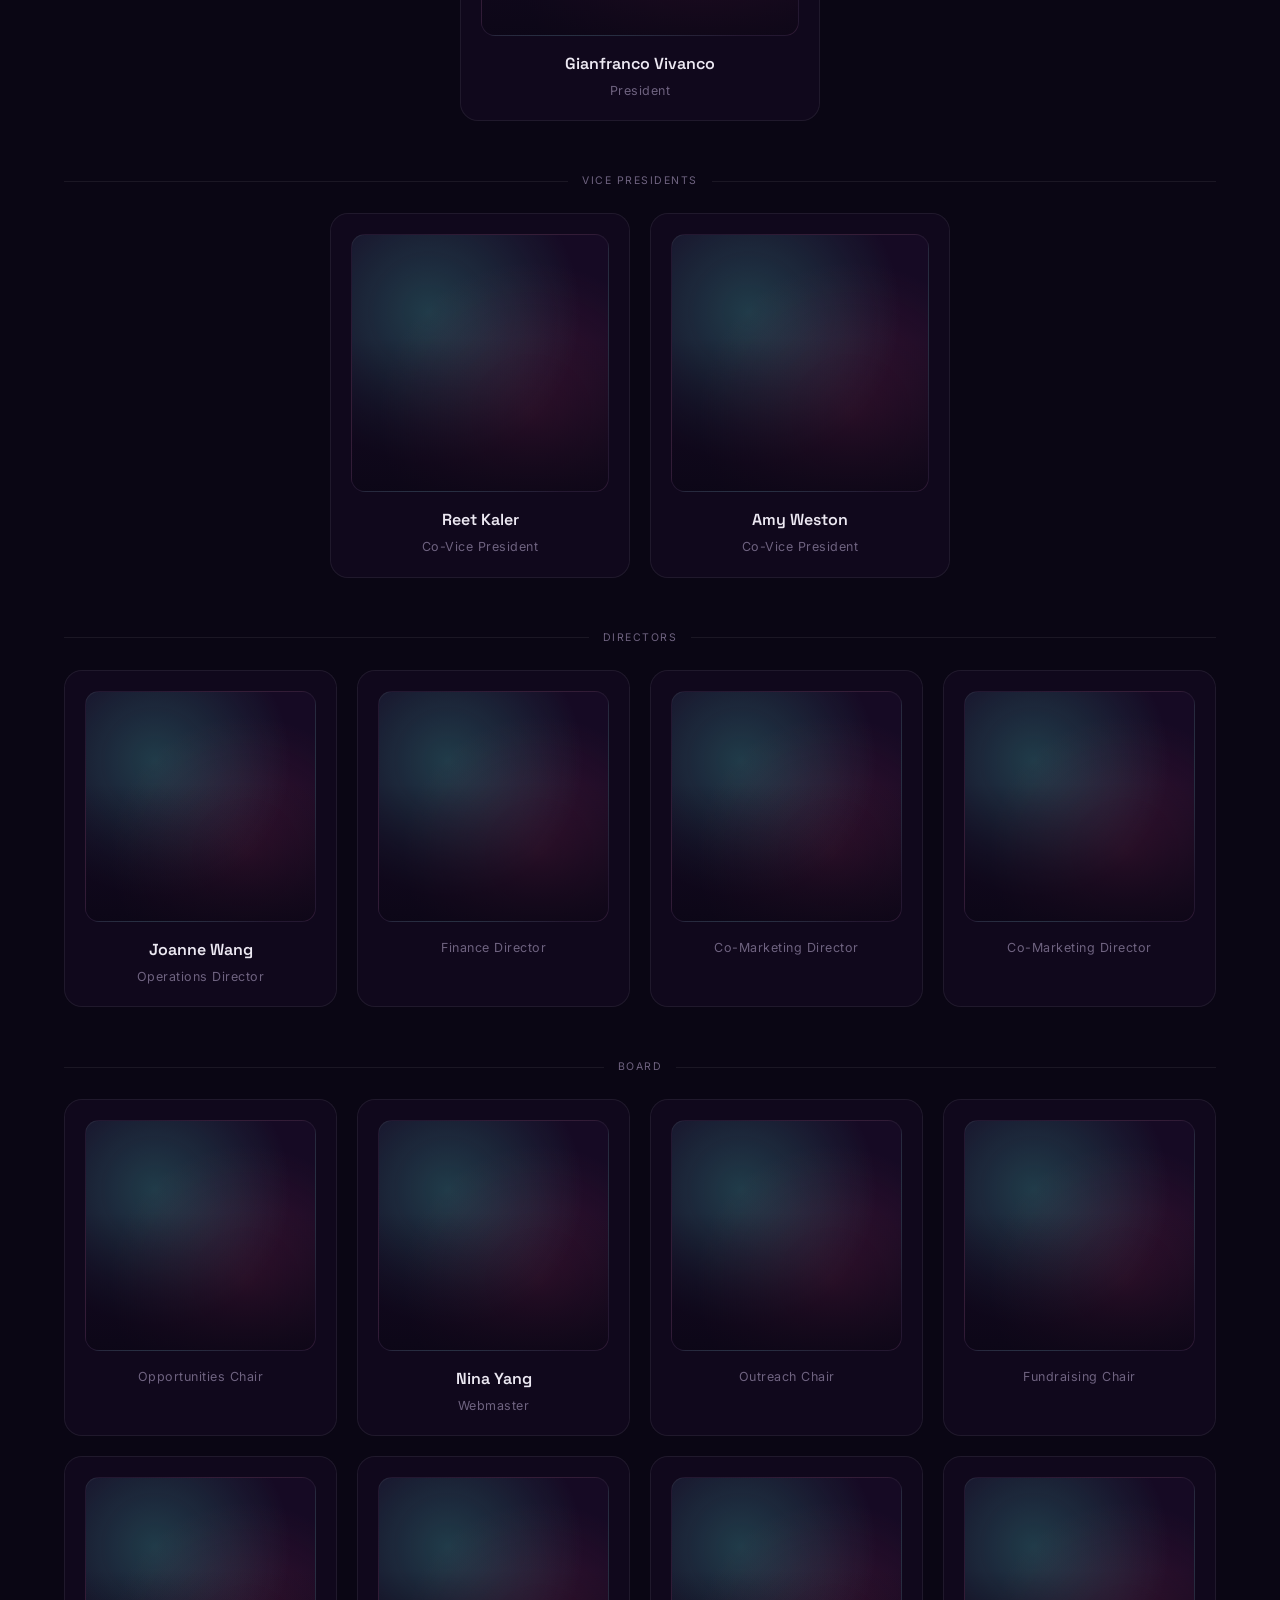
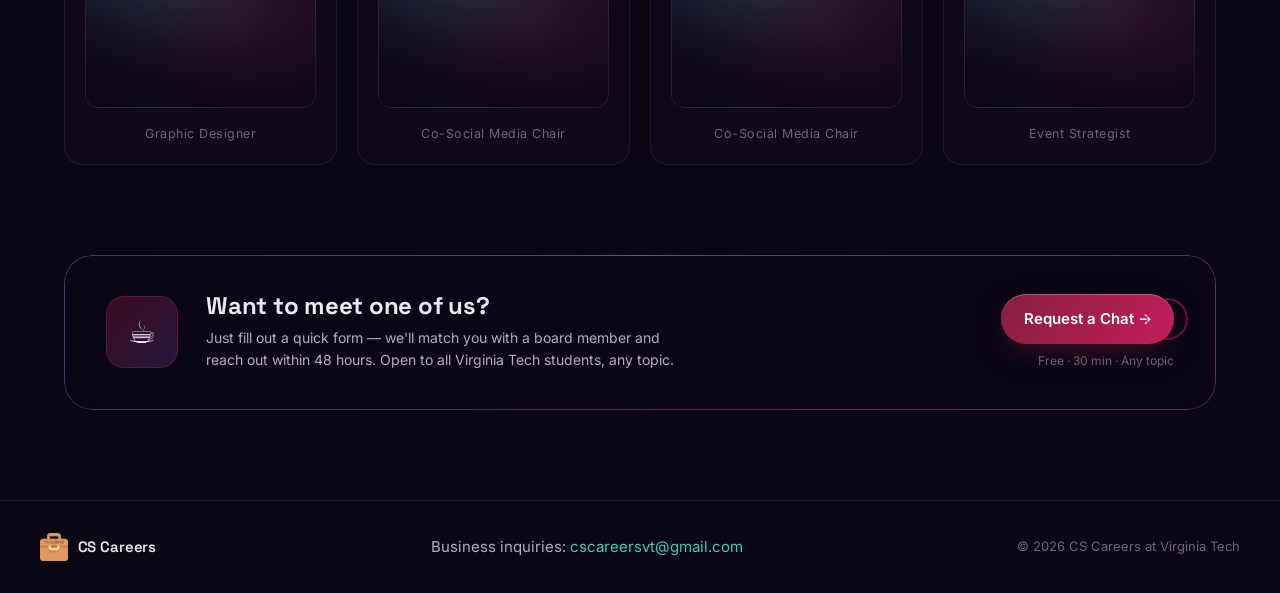
==== commit e7476832: "Add auto-sliding image carousel to about page header Cycles through 4 photos every 2s with smooth sl" ====
--- a/about.html
+++ b/about.html
@@ -49,8 +49,13 @@
           No recruiters. No fluff. Just people who've been where you are,
           helping you get where you want to go.
         </p>
-        <div class="intro-pillars__img">
-          <img src="assets/aboutUsPage/headerPic.jpg" alt="CS Careers team" class="intro-pillars__photo" />
+        <div class="intro-pillars__img slideshow">
+          <div class="slideshow__track">
+            <img src="assets/aboutUsPage/headerPhotos/headerPic.jpg" alt="CS Careers team" />
+            <img src="assets/aboutUsPage/headerPhotos/header2.jpg" alt="CS Careers members" />
+            <img src="assets/aboutUsPage/headerPhotos/header3.jpg" alt="CS Careers event" />
+            <img src="assets/aboutUsPage/headerPhotos/header4.jpg" alt="CS Careers community" />
+          </div>
         </div>
       </div>
       <div class="intro-pillars__right">
--- a/styles.css
+++ b/styles.css
@@ -806,13 +806,20 @@
   overflow: hidden;
   flex: 1;
   min-height: 260px;
-}
-.intro-pillars__photo {
+  position: relative;
+}
+.slideshow__track {
+  display: flex;
+  height: 100%;
+  transition: transform 0.7s cubic-bezier(0.4, 0, 0.2, 1);
+}
+.slideshow__track img {
   width: 100%;
   height: 100%;
   object-fit: cover;
+  object-position: center;
+  flex: 0 0 100%;
   display: block;
-  border-radius: var(--radius-lg);
 }
 
 .page-cta {
